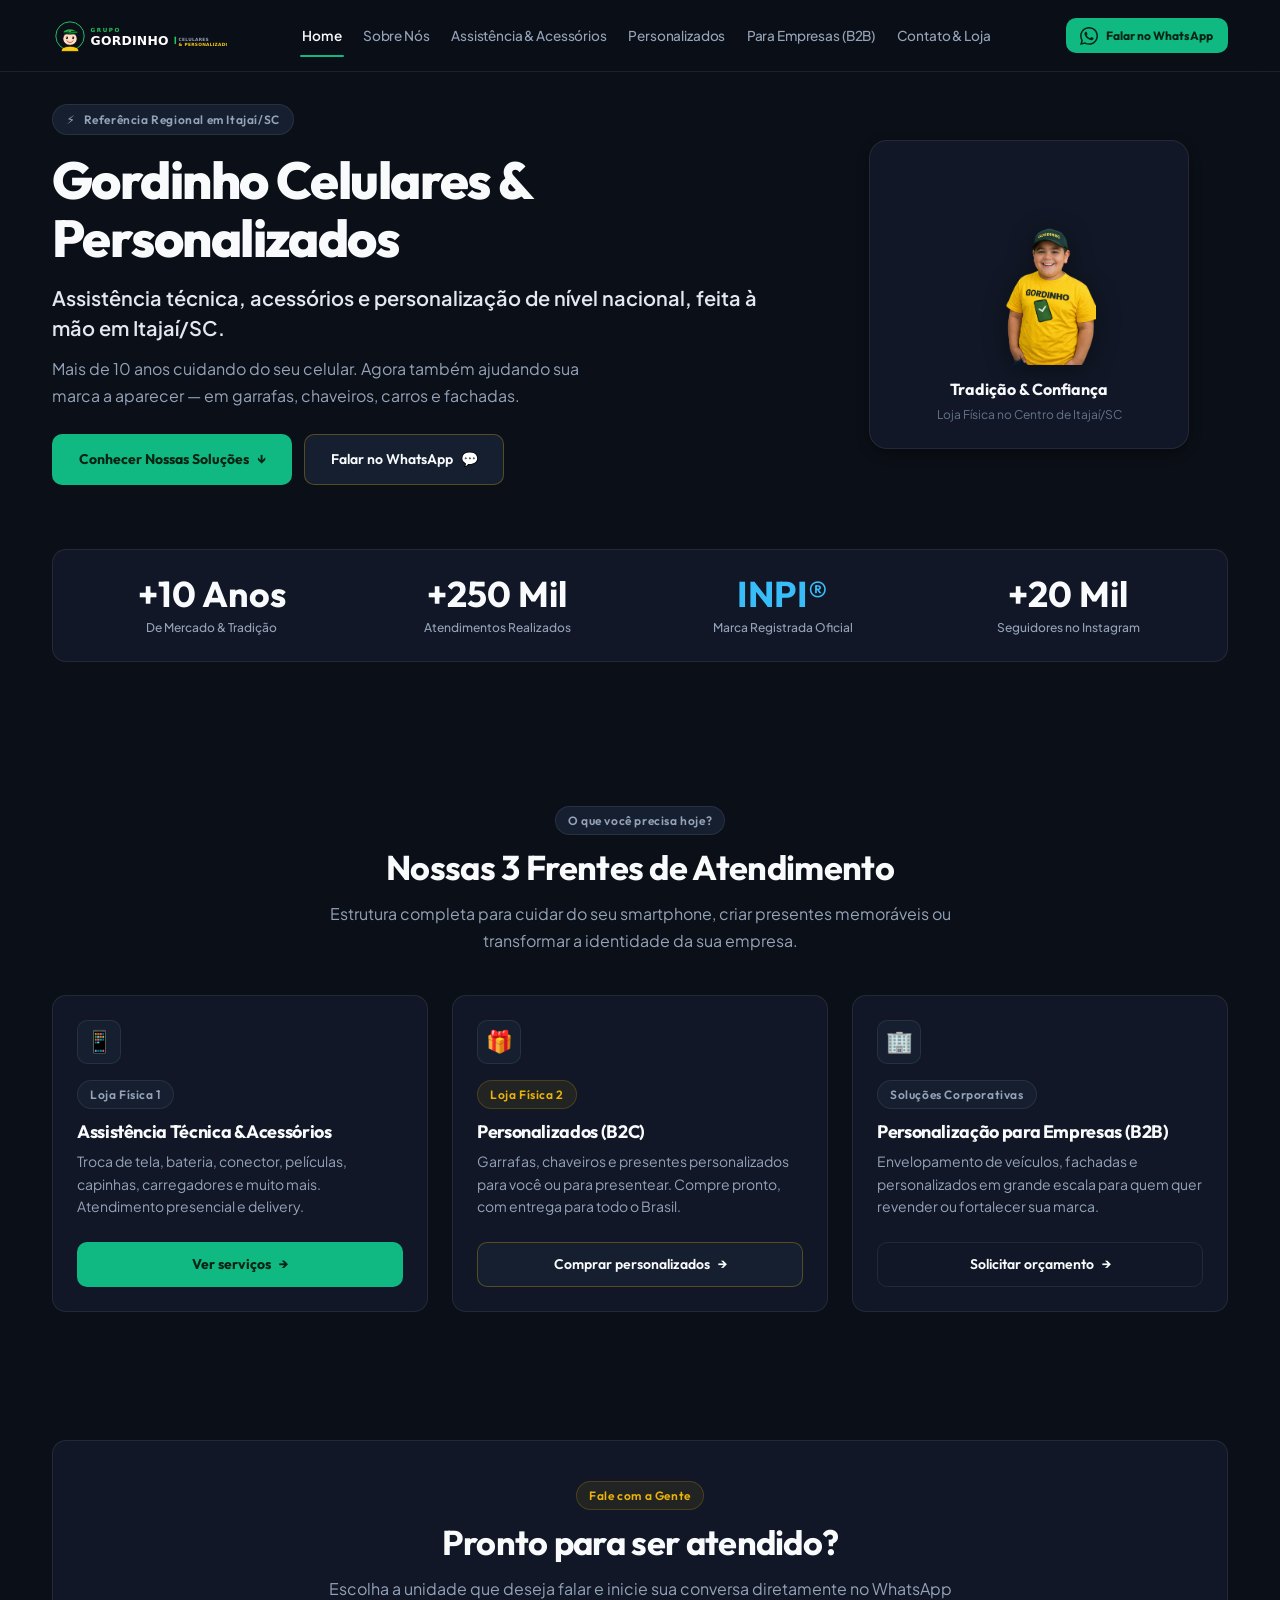
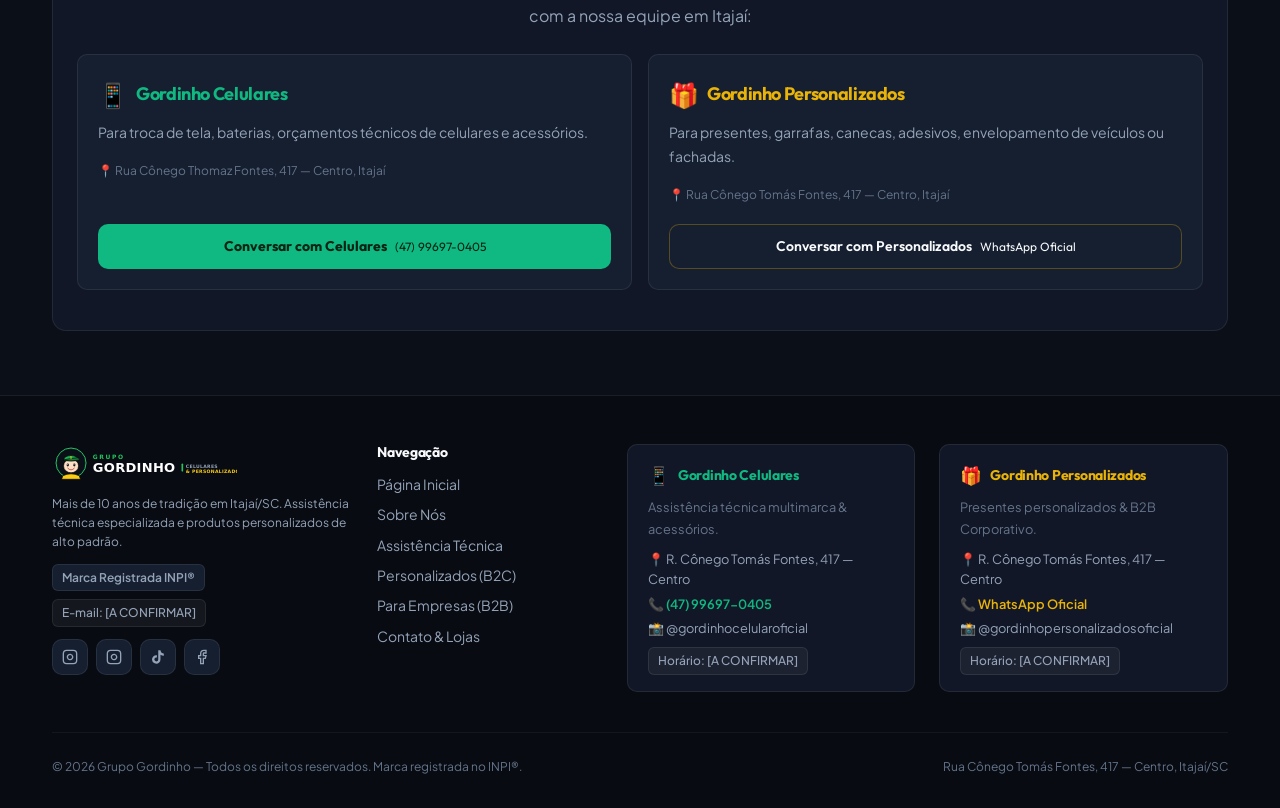
==== index.html @ b637ec3a "feat: site institucional completo do Grupo Gordinho (Celulares & Personalizados)" ====
<!DOCTYPE html>
<html lang="pt-BR">
<head>
  <meta charset="UTF-8">
  <meta name="viewport" content="width=device-width, initial-scale=1.0">
  <title>Gordinho Celulares &amp; Personalizados | Itajaí/SC</title>
  <meta name="description" content="Assistência técnica, acessórios e personalização de nível nacional, feita à mão em Itajaí/SC. +10 anos de mercado e +250 mil atendimentos.">
  <link rel="icon" type="image/png" href="assets/images/mascot.png">
  <link rel="icon" type="image/svg+xml" href="assets/images/mascot.svg">
  
  <!-- CSS Design System -->
  <link rel="stylesheet" href="css/variables.css">
  <link rel="stylesheet" href="css/global.css">
  <link rel="stylesheet" href="css/components.css">
  <link rel="stylesheet" href="css/pages.css">

  <!-- Schema.org JSON-LD para as 2 Lojas Físicas em Itajaí -->
  <script type="application/ld+json">
  {
    "@context": "https://schema.org",
    "@graph": [
      {
        "@type": "LocalBusiness",
        "@id": "https://grupogordinho.com.br/#celulares",
        "name": "Gordinho Celulares",
        "description": "Assistência técnica especializada em smartphones e tablets, troca de tela, baterias e venda de acessórios.",
        "telephone": "+5547996970405",
        "address": {
          "@type": "PostalAddress",
          "streetAddress": "Rua Cônego Thomaz Fontes, 417",
          "addressLocality": "Itajaí",
          "addressRegion": "SC",
          "postalCode": "88301-100",
          "addressCountry": "BR"
        },
        "geo": {
          "@type": "GeoCoordinates",
          "latitude": -26.9079,
          "longitude": -48.6619
        },
        "sameAs": [
          "https://www.instagram.com/gordinhocelularoficial/"
        ]
      },
      {
        "@type": "LocalBusiness",
        "@id": "https://grupogordinho.com.br/#personalizados",
        "name": "Gordinho Personalizados",
        "description": "Venda de produtos personalizados (garrafas, canecas, adesivos) e personalização para empresas (envelopamento, fachadas).",
        "address": {
          "@type": "PostalAddress",
          "streetAddress": "Rua Cônego Tomás Fontes, 417",
          "addressLocality": "Itajaí",
          "addressRegion": "SC",
          "postalCode": "88301-100",
          "addressCountry": "BR"
        },
        "sameAs": [
          "https://www.instagram.com/gordinhopersonalizadosoficial/"
        ]
      }
    ]
  }
  </script>
</head>
<body>

  <!-- =========================================================================
       HEADER / NAVBAR
       ========================================================================= -->
  <header class="site-header">
    <div class="container header-container">
      <!-- Brand Logo -->
      <a href="index.html" class="brand-logo" aria-label="Página inicial Grupo Gordinho">
        <img src="assets/images/logo.svg" alt="Grupo Gordinho - Celulares &amp; Personalizados" class="brand-logo-img">
      </a>

      <!-- Desktop Navigation (6 páginas/seções) -->
      <nav class="desktop-nav" aria-label="Navegação Principal">
        <a href="index.html" class="nav-link active">Home</a>
        <a href="sobre.html" class="nav-link">Sobre Nós</a>
        <a href="assistencia.html" class="nav-link">Assistência &amp; Acessórios</a>
        <a href="personalizados.html" class="nav-link">Personalizados</a>
        <a href="empresas.html" class="nav-link">Para Empresas (B2B)</a>
        <a href="contato.html" class="nav-link">Contato &amp; Loja</a>
      </nav>

      <!-- Header Actions -->
      <div class="header-actions">
        <button type="button" class="btn btn-whatsapp btn-sm" data-open-whatsapp-modal aria-label="Falar no WhatsApp">
          <svg width="18" height="18" viewBox="0 0 24 24" fill="currentColor"><path d="M.057 24l1.687-6.163c-1.041-1.804-1.588-3.849-1.587-5.946.003-6.556 5.338-11.891 11.893-11.891 3.181.001 6.167 1.24 8.413 3.488 2.245 2.248 3.481 5.236 3.48 8.414-.003 6.557-5.338 11.892-11.893 11.892-1.99-.001-3.951-.5-5.688-1.448l-6.305 1.654zm6.597-3.807c1.676.995 3.276 1.591 5.392 1.592 5.448 0 9.886-4.434 9.889-9.885.002-5.462-4.415-9.89-9.881-9.892-5.452 0-9.887 4.434-9.889 9.884-.001 2.225.651 3.891 1.746 5.634l-.999 3.648 3.742-.981zm11.387-5.464c-.074-.124-.272-.198-.57-.347-.297-.149-1.758-.868-2.031-.967-.272-.099-.47-.149-.669.149-.198.297-.768.967-.941 1.165-.173.198-.347.223-.644.074-.297-.149-1.255-.462-2.39-1.475-.883-.788-1.48-1.761-1.653-2.059-.173-.297-.018-.458.13-.606.134-.133.297-.347.446-.521.151-.172.2-.296.3-.495.099-.198.05-.372-.025-.521-.075-.148-.669-1.611-.916-2.206-.242-.579-.487-.501-.669-.51l-.57-.01c-.198 0-.52.074-.792.372s-1.04 1.016-1.04 2.479 1.065 2.876 1.213 3.074c.149.198 2.095 3.2 5.076 4.487.709.306 1.263.489 1.694.626.712.226 1.36.194 1.872.118.571-.085 1.758-.719 2.006-1.413.248-.695.248-1.29.173-1.414z"/></svg>
          <span>Falar no WhatsApp</span>
        </button>

        <!-- Mobile Hamburguer Toggle -->
        <button type="button" class="mobile-toggle-btn" aria-label="Abrir menu de navegação">
          <span></span>
          <span></span>
          <span></span>
        </button>
      </div>
    </div>
  </header>

  <!-- Mobile Drawer Backdrop -->
  <div class="mobile-drawer-backdrop"></div>

  <!-- Mobile Drawer Menu -->
  <div class="mobile-drawer">
    <div>
      <div style="margin-bottom: var(--space-6); display: flex; align-items: center; justify-content: space-between;">
        <img src="assets/images/logo.svg" alt="Grupo Gordinho" style="height: 38px;">
      </div>
      <nav class="mobile-nav-list">
        <a href="index.html" class="mobile-nav-link active">Home <span>→</span></a>
        <a href="sobre.html" class="mobile-nav-link">Sobre Nós <span>→</span></a>
        <a href="assistencia.html" class="mobile-nav-link">Assistência &amp; Acessórios <span>→</span></a>
        <a href="personalizados.html" class="mobile-nav-link">Personalizados (B2C) <span>→</span></a>
        <a href="empresas.html" class="mobile-nav-link">Para Empresas (B2B) <span>→</span></a>
        <a href="contato.html" class="mobile-nav-link">Contato &amp; Loja <span>→</span></a>
      </nav>
    </div>

    <div style="padding-top: var(--space-6); border-top: 1px solid var(--border-color);">
      <button type="button" class="btn btn-whatsapp" style="width: 100%;" data-open-whatsapp-modal>
        Falar no WhatsApp
      </button>
    </div>
  </div>

  <main style="flex: 1;">

    <!-- =========================================================================
         1. HERO SECTION COM MASCOTE INTEGRADO
         ========================================================================= -->
    <section class="hero-section">
      <div class="container">
        <div class="hero-grid">
          
          <!-- Hero Text Content -->
          <div class="hero-content">
            <div class="hero-tag-badge">
              <span>⚡</span>
              <span>Referência Regional em Itajaí/SC</span>
            </div>

            <h1 class="hero-title">
              Gordinho Celulares &amp; Personalizados
            </h1>

            <p class="hero-subtitle">
              Assistência técnica, acessórios e personalização de nível nacional, feita à mão em Itajaí/SC.
            </p>

            <p class="hero-text">
              Mais de 10 anos cuidando do seu celular. Agora também ajudando sua marca a aparecer — em garrafas, chaveiros, carros e fachadas.
            </p>

            <div class="hero-actions">
              <a href="#frentes" class="btn btn-primary btn-lg">
                <span>Conhecer Nossas Soluções</span>
                <span>↓</span>
              </a>
              <button type="button" class="btn btn-accent btn-lg" data-open-whatsapp-modal>
                <span>Falar no WhatsApp</span>
                <span>💬</span>
              </button>
            </div>
          </div>

          <!-- Hero Mascot Visual Card -->
          <div class="hero-visual">
            <div class="hero-mascot-card">
              
              <!-- Mascot Photo Real -->
              <div class="mascot-image-wrapper">
                <img src="assets/images/mascot.png" alt="Mascote Oficial Grupo Gordinho - Boné verde e camisa amarela" width="180" height="200" loading="eager">
              </div>

              <div style="font-family: var(--font-heading); font-size: var(--text-base); font-weight: 700; color: var(--text-primary); margin-bottom: 2px;">
                Tradição &amp; Confiança
              </div>
              <div style="font-size: var(--text-xs); color: var(--text-muted);">
                Loja Física no Centro de Itajaí/SC
              </div>

            </div>
          </div>

        </div>
      </div>
    </section>

    <!-- =========================================================================
         2. SEÇÃO DE NÚMEROS / PROVA SOCIAL
         ========================================================================= -->
    <section class="container" style="margin-bottom: var(--space-20);">
      <div class="proof-strip">
        <div class="proof-grid">
          
          <!-- Stat 1 -->
          <div class="proof-item">
            <div class="proof-number text-gradient-green">+10 Anos</div>
            <div class="proof-label">De Mercado &amp; Tradição</div>
          </div>

          <!-- Stat 2 -->
          <div class="proof-item">
            <div class="proof-number text-gradient-yellow">+250 Mil</div>
            <div class="proof-label">Atendimentos Realizados</div>
          </div>

          <!-- Stat 3 -->
          <div class="proof-item">
            <div class="proof-number" style="color: #38BDF8;">INPI®</div>
            <div class="proof-label">Marca Registrada Oficial</div>
          </div>

          <!-- Stat 4 -->
          <div class="proof-item">
            <div class="proof-number text-gradient-green">+20 Mil</div>
            <div class="proof-label">Seguidores no Instagram</div>
          </div>

        </div>
      </div>
    </section>

    <!-- =========================================================================
         3. OS 3 BLOCOS DE ENTRADA DO NEGÓCIO
         ========================================================================= -->
    <section id="frentes" class="section">
      <div class="container">
        
        <div class="section-header">
          <div class="section-tag">O que você precisa hoje?</div>
          <h2 class="section-title">Nossas 3 Frentes de Atendimento</h2>
          <p class="section-subtitle">
            Estrutura completa para cuidar do seu smartphone, criar presentes memoráveis ou transformar a identidade da sua empresa.
          </p>
        </div>

        <div class="entrance-cards-grid">
          
          <!-- Bloco 1: Assistência Técnica & Acessórios -->
          <div class="entrance-card entrance-card-celulares">
            <div class="entrance-card-body">
              <div class="card-icon-wrapper card-icon-green">📱</div>
              <div class="section-tag" style="margin-bottom: var(--space-3);">Loja Física 1</div>
              <h3 class="entrance-card-title">
                Assistência Técnica &amp; Acessórios
              </h3>
              <p class="entrance-card-text">
                Troca de tela, bateria, conector, películas, capinhas, carregadores e muito mais. Atendimento presencial e delivery.
              </p>
            </div>
            <div>
              <a href="assistencia.html" class="btn btn-primary" style="width: 100%;">
                <span>Ver serviços</span>
                <span>→</span>
              </a>
            </div>
          </div>

          <!-- Bloco 2: Personalizados B2C -->
          <div class="entrance-card entrance-card-personalizados">
            <div class="entrance-card-body">
              <div class="card-icon-wrapper card-icon-yellow">🎁</div>
              <div class="section-tag tag-yellow" style="margin-bottom: var(--space-3);">Loja Física 2</div>
              <h3 class="entrance-card-title">
                Personalizados (B2C)
              </h3>
              <p class="entrance-card-text">
                Garrafas, chaveiros e presentes personalizados para você ou para presentear. Compre pronto, com entrega para todo o Brasil.
              </p>
            </div>
            <div>
              <a href="personalizados.html" class="btn btn-accent" style="width: 100%;">
                <span>Comprar personalizados</span>
                <span>→</span>
              </a>
            </div>
          </div>

          <!-- Bloco 3: Personalização B2B -->
          <div class="entrance-card entrance-card-b2b">
            <div class="entrance-card-body">
              <div class="card-icon-wrapper card-icon-blue">🏢</div>
              <div class="section-tag tag-neutral" style="margin-bottom: var(--space-3);">Soluções Corporativas</div>
              <h3 class="entrance-card-title">
                Personalização para Empresas (B2B)
              </h3>
              <p class="entrance-card-text">
                Envelopamento de veículos, fachadas e personalizados em grande escala para quem quer revender ou fortalecer sua marca.
              </p>
            </div>
            <div>
              <a href="empresas.html" class="btn btn-secondary" style="width: 100%;">
                <span>Solicitar orçamento</span>
                <span>→</span>
              </a>
            </div>
          </div>

        </div>

      </div>
    </section>

    <!-- =========================================================================
         4. SEÇÃO FINAL DE CTA DUPLO (WHATSAPPS DAS DUAS LOJAS)
         ========================================================================= -->
    <section class="section">
      <div class="container">
        <div class="dual-cta-section">
          
          <div style="text-align: center; max-width: 650px; margin: 0 auto;">
            <div class="section-tag tag-yellow">Fale com a Gente</div>
            <h2 style="margin-bottom: var(--space-3);">Pronto para ser atendido?</h2>
            <p style="font-size: var(--text-base); color: var(--text-secondary);">
              Escolha a unidade que deseja falar e inicie sua conversa diretamente no WhatsApp com a nossa equipe em Itajaí:
            </p>
          </div>

          <div class="dual-cta-grid">
            
            <!-- Loja Celulares -->
            <div class="cta-store-card border-green">
              <div>
                <div style="display: flex; align-items: center; gap: var(--space-2); margin-bottom: var(--space-2);">
                  <span style="font-size: 1.5rem;">📱</span>
                  <h3 style="font-size: var(--text-lg); color: var(--color-primary);">Gordinho Celulares</h3>
                </div>
                <p style="font-size: var(--text-sm); margin-bottom: var(--space-4);">
                  Para troca de tela, baterias, orçamentos técnicos de celulares e acessórios.
                </p>
                <div style="font-size: var(--text-xs); color: var(--text-muted); margin-bottom: var(--space-5);">
                  📍 Rua Cônego Thomaz Fontes, 417 — Centro, Itajaí
                </div>
              </div>
              <a href="https://wa.me/5547996970405?text=Ol%C3%A1%21%20Gostaria%20de%20um%20or%C3%A7amento%20no%20Gordinho%20Celulares." target="_blank" rel="noopener noreferrer" class="btn btn-whatsapp" style="width: 100%;">
                <span>Conversar com Celulares</span>
                <span style="font-weight: normal; font-size: var(--text-xs);">(47) 99697-0405</span>
              </a>
            </div>

            <!-- Loja Personalizados -->
            <div class="cta-store-card border-yellow">
              <div>
                <div style="display: flex; align-items: center; gap: var(--space-2); margin-bottom: var(--space-2);">
                  <span style="font-size: 1.5rem;">🎁</span>
                  <h3 style="font-size: var(--text-lg); color: var(--color-accent);">Gordinho Personalizados</h3>
                </div>
                <p style="font-size: var(--text-sm); margin-bottom: var(--space-4);">
                  Para presentes, garrafas, canecas, adesivos, envelopamento de veículos ou fachadas.
                </p>
                <div style="font-size: var(--text-xs); color: var(--text-muted); margin-bottom: var(--space-5);">
                  📍 Rua Cônego Tomás Fontes, 417 — Centro, Itajaí
                </div>
              </div>
              <a href="https://wa.me/message/Y65VYC3IEKBXA1" target="_blank" rel="noopener noreferrer" class="btn btn-accent" style="width: 100%;">
                <span>Conversar com Personalizados</span>
                <span style="font-weight: normal; font-size: var(--text-xs);">WhatsApp Oficial</span>
              </a>
            </div>

          </div>

        </div>
      </div>
    </section>

  </main>

  <!-- =========================================================================
       MODAL: SELETOR DE WHATSAPP
       ========================================================================= -->
  <div class="whatsapp-modal-backdrop" id="whatsappModal" role="dialog" aria-modal="true" aria-labelledby="modalTitle">
    <div class="whatsapp-modal">
      <button type="button" class="modal-close-btn" data-close-whatsapp-modal aria-label="Fechar modal">✕</button>
      
      <div style="display: flex; align-items: center; gap: var(--space-3); margin-bottom: var(--space-4);">
        <div style="width: 44px; height: 44px; background: rgba(16, 185, 129, 0.15); border-radius: var(--radius-md); display: flex; align-items: center; justify-content: center; color: var(--color-primary);">
          <svg width="24" height="24" viewBox="0 0 24 24" fill="currentColor"><path d="M.057 24l1.687-6.163c-1.041-1.804-1.588-3.849-1.587-5.946.003-6.556 5.338-11.891 11.893-11.891 3.181.001 6.167 1.24 8.413 3.488 2.245 2.248 3.481 5.236 3.48 8.414-.003 6.557-5.338 11.892-11.893 11.892-1.99-.001-3.951-.5-5.688-1.448l-6.305 1.654zm6.597-3.807c1.676.995 3.276 1.591 5.392 1.592 5.448 0 9.886-4.434 9.889-9.885.002-5.462-4.415-9.89-9.881-9.892-5.452 0-9.887 4.434-9.889 9.884-.001 2.225.651 3.891 1.746 5.634l-.999 3.648 3.742-.981zm11.387-5.464c-.074-.124-.272-.198-.57-.347-.297-.149-1.758-.868-2.031-.967-.272-.099-.47-.149-.669.149-.198.297-.768.967-.941 1.165-.173.198-.347.223-.644.074-.297-.149-1.255-.462-2.39-1.475-.883-.788-1.48-1.761-1.653-2.059-.173-.297-.018-.458.13-.606.134-.133.297-.347.446-.521.151-.172.2-.296.3-.495.099-.198.05-.372-.025-.521-.075-.148-.669-1.611-.916-2.206-.242-.579-.487-.501-.669-.51l-.57-.01c-.198 0-.52.074-.792.372s-1.04 1.016-1.04 2.479 1.065 2.876 1.213 3.074c.149.198 2.095 3.2 5.076 4.487.709.306 1.263.489 1.694.626.712.226 1.36.194 1.872.118.571-.085 1.758-.719 2.006-1.413.248-.695.248-1.29.173-1.414z"/></svg>
        </div>
        <div>
          <h3 id="modalTitle" style="font-size: var(--text-lg); margin-bottom: 2px;">Falar com o Grupo Gordinho</h3>
          <p style="font-size: var(--text-xs); color: var(--text-secondary);">Escolha o setor que deseja contatar no WhatsApp:</p>
        </div>
      </div>

      <!-- Opção 1: Celulares -->
      <a href="https://wa.me/5547996970405?text=Ol%C3%A1%21%20Gostaria%20de%20um%20or%C3%A7amento%20no%20Gordinho%20Celulares." target="_blank" rel="noopener noreferrer" class="store-choice-card">
        <div style="font-size: 1.5rem; color: var(--color-primary);">📱</div>
        <div style="flex: 1;">
          <div style="font-weight: 700; color: var(--text-primary); font-size: var(--text-sm);">Gordinho Celulares</div>
          <div style="font-size: var(--text-xs); color: var(--text-secondary);">Assistência técnica, telas, baterias e acessórios</div>
          <div style="font-size: var(--text-xs); color: var(--color-primary); margin-top: 2px; font-weight: 600;">(47) 99697-0405 • R. Cônego Tomás Fontes, 417</div>
        </div>
        <span style="color: var(--color-primary); font-weight: 700;">→</span>
      </a>

      <!-- Opção 2: Personalizados (B2C & B2B) -->
      <a href="https://wa.me/message/Y65VYC3IEKBXA1" target="_blank" rel="noopener noreferrer" class="store-choice-card">
        <div style="font-size: 1.5rem; color: var(--color-accent);">🎁</div>
        <div style="flex: 1;">
          <div style="font-weight: 700; color: var(--text-primary); font-size: var(--text-sm);">Gordinho Personalizados</div>
          <div style="font-size: var(--text-xs); color: var(--text-secondary);">Garrafas, canecas, brindes, frotas e fachadas</div>
          <div style="font-size: var(--text-xs); color: var(--color-accent); margin-top: 2px; font-weight: 600;">WhatsApp Oficial • R. Cônego Tomás Fontes, 417</div>
        </div>
        <span style="color: var(--color-accent); font-weight: 700;">→</span>
      </a>
    </div>
  </div>

  <!-- =========================================================================
       FOOTER (Duas Lojas Físicas Separadas + Redes do Grupo)
       ========================================================================= -->
  <footer class="site-footer">
    <div class="container">
      
      <!-- 4 Colunas Balanceadas -->
      <div class="footer-grid">
        
        <!-- Coluna 1: Informações da Marca -->
        <div>
          <img src="assets/images/logo.svg" alt="Grupo Gordinho" style="height: 38px; margin-bottom: var(--space-3);">
          <p style="font-size: var(--text-xs); line-height: 1.6; margin-bottom: var(--space-3); color: var(--text-secondary);">
            Mais de 10 anos de tradição em Itajaí/SC. Assistência técnica especializada e produtos personalizados de alto padrão.
          </p>
          <div style="display: flex; gap: var(--space-2); align-items: center; flex-wrap: wrap; margin-bottom: var(--space-3);">
            <span class="badge-inpi">Marca Registrada INPI®</span>
            <span class="badge-confirm">E-mail: [A CONFIRMAR]</span>
          </div>

          <!-- Redes Sociais do Grupo -->
          <div class="social-links-row" style="margin-top: var(--space-2);">
            <a href="https://www.instagram.com/gordinhocelularoficial/" target="_blank" rel="noopener noreferrer" class="social-btn" title="Instagram Celulares">
              <svg width="16" height="16" viewBox="0 0 24 24" fill="none" stroke="currentColor" stroke-width="2"><rect width="20" height="20" x="2" y="2" rx="5" ry="5"/><path d="M16 11.37A4 4 0 1 1 12.63 8 4 4 0 0 1 16 11.37z"/><line x1="17.5" x2="17.51" y1="6.5" y2="6.5"/></svg>
            </a>
            <a href="https://www.instagram.com/gordinhopersonalizadosoficial/" target="_blank" rel="noopener noreferrer" class="social-btn" title="Instagram Personalizados">
              <svg width="16" height="16" viewBox="0 0 24 24" fill="none" stroke="currentColor" stroke-width="2"><rect width="20" height="20" x="2" y="2" rx="5" ry="5"/><path d="M16 11.37A4 4 0 1 1 12.63 8 4 4 0 0 1 16 11.37z"/><line x1="17.5" x2="17.51" y1="6.5" y2="6.5"/></svg>
            </a>
            <a href="https://www.tiktok.com/@ogordinhocelular" target="_blank" rel="noopener noreferrer" class="social-btn" title="TikTok @ogordinhocelular">
              <svg width="16" height="16" viewBox="0 0 24 24" fill="currentColor"><path d="M19.59 6.69a4.83 4.83 0 0 1-3.77-4.25V2h-3.45v13.67a2.89 2.89 0 0 1-5.2 1.74 2.89 2.89 0 0 1 2.31-4.64c.298-.002.595.042.88.13V9.4a6.33 6.33 0 0 0-.88-.06A6.34 6.34 0 0 0 3 15.68a6.34 6.34 0 0 0 10.82 4.49 6.27 6.27 0 0 0 1.86-4.5V8.55a8.28 8.28 0 0 0 5.07 1.74v-3.6z"/></svg>
            </a>
            <a href="https://www.facebook.com/gordinhocelularoficial" target="_blank" rel="noopener noreferrer" class="social-btn" title="Facebook">
              <svg width="16" height="16" viewBox="0 0 24 24" fill="none" stroke="currentColor" stroke-width="2"><path d="M18 2h-3a5 5 0 0 0-5 5v3H7v4h3v8h4v-8h3l1-4h-4V7a1 1 0 0 1 1-1h3z"/></svg>
            </a>
          </div>
        </div>

        <!-- Coluna 2: Navegação Rápida -->
        <div>
          <h4 style="font-size: var(--text-sm); font-weight: 700; margin-bottom: var(--space-3); color: var(--text-primary);">Navegação</h4>
          <nav class="footer-links-list">
            <a href="index.html" class="footer-link">Página Inicial</a>
            <a href="sobre.html" class="footer-link">Sobre Nós</a>
            <a href="assistencia.html" class="footer-link">Assistência Técnica</a>
            <a href="personalizados.html" class="footer-link">Personalizados (B2C)</a>
            <a href="empresas.html" class="footer-link">Para Empresas (B2B)</a>
            <a href="contato.html" class="footer-link">Contato &amp; Lojas</a>
          </nav>
        </div>

        <!-- Coluna 3: Loja Celulares -->
        <div class="footer-store-box">
          <div style="display: flex; align-items: center; gap: var(--space-2); margin-bottom: var(--space-2);">
            <span style="font-size: 1.1rem;">📱</span>
            <h4 style="font-size: var(--text-sm); font-weight: 700; color: var(--color-primary);">Gordinho Celulares</h4>
          </div>
          <p style="font-size: 0.8rem; color: var(--text-muted); margin-bottom: var(--space-2);">
            Assistência técnica multimarca &amp; acessórios.
          </p>
          <div style="font-size: 0.8rem; margin-bottom: 4px; color: var(--text-secondary);">
            📍 R. Cônego Tomás Fontes, 417 — Centro
          </div>
          <div style="font-size: 0.8rem; margin-bottom: 4px;">
            📞 <a href="https://wa.me/5547996970405" style="color: var(--color-primary); font-weight: 600;">(47) 99697-0405</a>
          </div>
          <div style="font-size: 0.8rem; margin-bottom: var(--space-2);">
            📸 <a href="https://www.instagram.com/gordinhocelularoficial/" target="_blank" rel="noopener noreferrer" style="color: var(--text-secondary);">@gordinhocelularoficial</a>
          </div>
          <div>
            <span class="badge-confirm">Horário: [A CONFIRMAR]</span>
          </div>
        </div>

        <!-- Coluna 4: Loja Personalizados -->
        <div class="footer-store-box">
          <div style="display: flex; align-items: center; gap: var(--space-2); margin-bottom: var(--space-2);">
            <span style="font-size: 1.1rem;">🎁</span>
            <h4 style="font-size: var(--text-sm); font-weight: 700; color: var(--color-accent);">Gordinho Personalizados</h4>
          </div>
          <p style="font-size: 0.8rem; color: var(--text-muted); margin-bottom: var(--space-2);">
            Presentes personalizados &amp; B2B Corporativo.
          </p>
          <div style="font-size: 0.8rem; margin-bottom: 4px; color: var(--text-secondary);">
            📍 R. Cônego Tomás Fontes, 417 — Centro
          </div>
          <div style="font-size: 0.8rem; margin-bottom: 4px;">
            📞 <a href="https://wa.me/message/Y65VYC3IEKBXA1" target="_blank" rel="noopener noreferrer" style="color: var(--color-accent); font-weight: 600;">WhatsApp Oficial</a>
          </div>
          <div style="font-size: 0.8rem; margin-bottom: var(--space-2);">
            📸 <a href="https://www.instagram.com/gordinhopersonalizadosoficial/" target="_blank" rel="noopener noreferrer" style="color: var(--text-secondary);">@gordinhopersonalizadosoficial</a>
          </div>
          <div>
            <span class="badge-confirm">Horário: [A CONFIRMAR]</span>
          </div>
        </div>

      </div>

      <!-- Footer Bottom -->
      <div class="footer-bottom">
        <div>
          &copy; 2026 Grupo Gordinho — Todos os direitos reservados. Marca registrada no INPI®.
        </div>
        <div style="display: flex; gap: var(--space-4);">
          <span style="color: var(--text-muted);">Rua Cônego Tomás Fontes, 417 — Centro, Itajaí/SC</span>
        </div>
      </div>

    </div>
  </footer>

  <!-- Scripts -->
  <script src="js/whatsapp.js"></script>
  <script src="js/main.js"></script>
</body>
</html>
---- css/variables.css ----
/**
 * DESIGN TOKENS — GRUPO GORDINHO (MINIMALISTA & SOFISTICADO)
 * Paleta refinada: Verde Esmeralda/Floresta discreto, Grafite profundo, Cinzas neutros elegantes, toques sutis de âmbar
 */

:root {
  /* Brand Accent — Verde Esmeralda Discreto (Uso consciente de 10%) */
  --color-primary: #10B981;            /* Esmeralda moderno e suave */
  --color-primary-hover: #059669;      /* Esmeralda mais escuro */
  --color-primary-dark: #047857;
  --color-primary-subtle: rgba(16, 185, 129, 0.08);
  --color-primary-border: rgba(16, 185, 129, 0.2);

  /* Subtle Warm Accent (Mascote & Pequenos destaques) */
  --color-accent: #EAB308;             /* Âmbar neutro */
  --color-accent-hover: #CA8A04;
  --color-accent-subtle: rgba(234, 179, 8, 0.08);

  /* Backgrounds & Superfícies (Grafite / Obsidian Minimalista) */
  --bg-main: #0B0F17;                  /* Fundo neutro e sóbrio */
  --bg-surface: #111726;               /* Superfície limpa dos cards */
  --bg-surface-elevated: #161F30;      /* Superfície elevada */
  --bg-surface-hover: #1C273D;         /* Hover discreto */
  --bg-glass: rgba(11, 15, 23, 0.85);  /* Header com blur limpo */

  /* Neutros de Alta Legibilidade */
  --text-primary: #F8FAFC;             /* Títulos e destaques */
  --text-secondary: #94A3B8;           /* Textos corridos */
  --text-muted: #64748B;               /* Metadados e legendas */
  --border-color: rgba(255, 255, 255, 0.08); /* Linhas finas minimalistas */
  --border-subtle: rgba(255, 255, 255, 0.05);

  /* Semantic / WhatsApp */
  --color-whatsapp: #10B981;           /* Verde harmonizado com a paleta */
  --color-whatsapp-hover: #059669;
  --color-pending: #94A3B8;
  --color-pending-bg: rgba(255, 255, 255, 0.05);

  /* Typography */
  --font-heading: 'Outfit', 'Plus Jakarta Sans', system-ui, -apple-system, sans-serif;
  --font-body: 'Plus Jakarta Sans', system-ui, -apple-system, sans-serif;

  /* Font Sizes */
  --text-xs: 0.75rem;     /* 12px */
  --text-sm: 0.875rem;    /* 14px */
  --text-base: 1rem;      /* 16px */
  --text-lg: 1.125rem;    /* 18px */
  --text-xl: 1.25rem;     /* 20px */
  --text-2xl: 1.5rem;     /* 24px */
  --text-3xl: 1.875rem;   /* 30px */
  --text-4xl: 2.25rem;    /* 36px */
  --text-5xl: 3rem;       /* 48px */

  /* Spacing */
  --space-1: 0.25rem;
  --space-2: 0.5rem;
  --space-3: 0.75rem;
  --space-4: 1rem;
  --space-5: 1.25rem;
  --space-6: 1.5rem;
  --space-8: 2rem;
  --space-10: 2.5rem;
  --space-12: 3rem;
  --space-16: 4rem;
  --space-20: 5rem;

  /* Layout */
  --container-max: 1240px;
  --container-padding: clamp(1rem, 2.5vw, 2rem);
  --header-height: 72px;

  /* Border Radius (Mais contido e elegante) */
  --radius-sm: 6px;
  --radius-md: 10px;
  --radius-lg: 14px;
  --radius-xl: 18px;
  --radius-full: 9999px;

  /* Shadows (Sutis e suaves, sem brilhos neon) */
  --shadow-sm: 0 1px 2px 0 rgba(0, 0, 0, 0.3);
  --shadow-md: 0 4px 12px rgba(0, 0, 0, 0.35);
  --shadow-lg: 0 12px 24px -4px rgba(0, 0, 0, 0.4);

  /* Transitions */
  --transition-fast: 150ms ease;
  --transition-base: 220ms ease;
  --transition-smooth: 350ms cubic-bezier(0.16, 1, 0.3, 1);
}
---- css/global.css ----
@import url('https://fonts.googleapis.com/css2?family=Outfit:wght@500;600;700;800&family=Plus+Jakarta+Sans:wght@400;500;600;700&display=swap');
@import url('./variables.css');

/* ==========================================================================
   RESET & BASE STYLES (MINIMALISTA)
   ========================================================================== */
*, *::before, *::after {
  box-sizing: border-box;
  margin: 0;
  padding: 0;
}

html {
  font-size: 16px;
  scroll-behavior: smooth;
  scroll-padding-top: calc(var(--header-height) + 1.5rem);
  -webkit-text-size-adjust: 100%;
}

body {
  font-family: var(--font-body);
  background-color: var(--bg-main);
  color: var(--text-primary);
  line-height: 1.6;
  min-height: 100vh;
  display: flex;
  flex-direction: column;
  overflow-x: hidden;
  -webkit-font-smoothing: antialiased;
  -moz-osx-font-smoothing: grayscale;
}

img, svg, picture {
  display: block;
  max-width: 100%;
  height: auto;
}

a {
  color: inherit;
  text-decoration: none;
  transition: color var(--transition-fast);
}

button, input, textarea, select {
  font: inherit;
  color: inherit;
}

ul, ol {
  list-style: none;
}

/* ==========================================================================
   TYPOGRAPHY
   ========================================================================== */
h1, h2, h3, h4, h5, h6 {
  font-family: var(--font-heading);
  font-weight: 700;
  line-height: 1.2;
  color: var(--text-primary);
  letter-spacing: -0.02em;
}

h1 { font-size: clamp(2rem, 4vw, 3rem); font-weight: 800; }
h2 { font-size: clamp(1.5rem, 3vw, 2.15rem); }
h3 { font-size: clamp(1.15rem, 2vw, 1.45rem); }
h4 { font-size: var(--text-base); }

p {
  color: var(--text-secondary);
  font-size: var(--text-base);
  line-height: 1.7;
}

p.lead {
  font-size: var(--text-lg);
  line-height: 1.75;
  color: #CBD5E1;
}

.text-highlight {
  color: var(--color-primary);
}

.text-muted {
  color: var(--text-muted);
}

/* ==========================================================================
   LAYOUT CONTAINERS & SECTIONS
   ========================================================================== */
.container {
  width: 100%;
  max-width: var(--container-max);
  margin-left: auto;
  margin-right: auto;
  padding-left: var(--container-padding);
  padding-right: var(--container-padding);
}

.section {
  padding-top: var(--space-16);
  padding-bottom: var(--space-16);
  position: relative;
}

.section-sm {
  padding-top: var(--space-10);
  padding-bottom: var(--space-10);
}

.section-header {
  text-align: center;
  max-width: 680px;
  margin: 0 auto var(--space-10) auto;
}

.section-tag {
  display: inline-flex;
  align-items: center;
  gap: var(--space-2);
  font-family: var(--font-heading);
  font-size: var(--text-xs);
  font-weight: 600;
  letter-spacing: 0.05em;
  padding: 0.25rem 0.75rem;
  border-radius: var(--radius-full);
  background: var(--bg-surface-elevated);
  color: var(--text-secondary);
  border: 1px solid var(--border-color);
  margin-bottom: var(--space-3);
}

.section-tag.tag-green {
  background: var(--color-primary-subtle);
  color: var(--color-primary);
  border-color: var(--color-primary-border);
}

.section-tag.tag-yellow {
  background: var(--color-accent-subtle);
  color: var(--color-accent);
  border-color: rgba(234, 179, 8, 0.2);
}

.section-tag.tag-neutral {
  background: var(--bg-surface-elevated);
  color: var(--text-secondary);
  border-color: var(--border-color);
}

.section-title {
  margin-bottom: var(--space-3);
}

.section-subtitle {
  font-size: var(--text-base);
  color: var(--text-secondary);
}

/* ==========================================================================
   GRID UTILITIES
   ========================================================================== */
.grid {
  display: grid;
  gap: var(--space-5);
}

.grid-cols-1 { grid-template-columns: repeat(1, minmax(0, 1fr)); }
.grid-cols-2 { grid-template-columns: repeat(1, minmax(0, 1fr)); }
.grid-cols-3 { grid-template-columns: repeat(1, minmax(0, 1fr)); }
.grid-cols-4 { grid-template-columns: repeat(1, minmax(0, 1fr)); }

@media (min-width: 640px) {
  .grid-cols-2 { grid-template-columns: repeat(2, minmax(0, 1fr)); }
  .grid-cols-4 { grid-template-columns: repeat(2, minmax(0, 1fr)); }
}

@media (min-width: 992px) {
  .grid-cols-3 { grid-template-columns: repeat(3, minmax(0, 1fr)); }
  .grid-cols-4 { grid-template-columns: repeat(4, minmax(0, 1fr)); }
}

.flex { display: flex; }
.flex-col { flex-direction: column; }
.items-center { align-items: center; }
.justify-between { justify-content: space-between; }
.justify-center { justify-content: center; }
.gap-2 { gap: var(--space-2); }
.gap-4 { gap: var(--space-4); }
.gap-6 { gap: var(--space-6); }
.gap-8 { gap: var(--space-8); }

/* ==========================================================================
   BADGES (MINIMALISTAS)
   ========================================================================== */
.badge-confirm {
  display: inline-flex;
  align-items: center;
  gap: 0.35rem;
  padding: 0.2rem 0.55rem;
  font-size: 0.75rem;
  font-weight: 500;
  border-radius: var(--radius-sm);
  background: var(--color-pending-bg);
  color: var(--color-pending);
  border: 1px solid var(--border-color);
}

.badge-inpi {
  display: inline-flex;
  align-items: center;
  gap: 0.35rem;
  padding: 0.2rem 0.55rem;
  font-size: 0.75rem;
  font-weight: 600;
  border-radius: var(--radius-sm);
  background: var(--bg-surface-elevated);
  color: var(--text-secondary);
  border: 1px solid var(--border-color);
}

/* ==========================================================================
   ACESSIBILIDADE & FOCO VISÍVEL
   ========================================================================== */
a:focus-visible,
button:focus-visible,
input:focus-visible,
select:focus-visible,
textarea:focus-visible {
  outline: 2px solid var(--color-primary);
  outline-offset: 2px;
}

@media (max-width: 640px) {
  button, .btn, a.btn, .social-btn, .mobile-toggle-btn {
    min-height: 44px;
  }
}
---- css/components.css ----
/* ==========================================================================
   COMPONENTS — GRUPO GORDINHO (MINIMALISTA & SOFISTICADO)
   ========================================================================== */

/* --------------------------------------------------------------------------
   1. HEADER & NAVBAR
   -------------------------------------------------------------------------- */
.site-header {
  position: fixed;
  top: 0;
  left: 0;
  right: 0;
  height: var(--header-height);
  background: var(--bg-glass);
  backdrop-filter: blur(12px);
  -webkit-backdrop-filter: blur(12px);
  border-bottom: 1px solid var(--border-color);
  z-index: 1000;
  transition: height var(--transition-base), background var(--transition-base);
}

.site-header.scrolled {
  height: 68px;
  background: rgba(11, 15, 23, 0.95);
  border-bottom-color: rgba(255, 255, 255, 0.12);
  box-shadow: 0 4px 20px rgba(0, 0, 0, 0.4);
}

.header-container {
  display: flex;
  align-items: center;
  justify-content: space-between;
  gap: var(--space-4);
  height: 100%;
}

.brand-logo {
  display: flex;
  align-items: center;
  gap: var(--space-2);
  text-decoration: none;
  flex-shrink: 0;
  z-index: 1001;
}

.brand-logo-img {
  height: 36px;
  width: auto;
}

/* Desktop Nav (Linha única, organizada e espaçada) */
.desktop-nav {
  display: none;
}

@media (min-width: 1060px) {
  .desktop-nav {
    display: flex;
    align-items: center;
    gap: clamp(0.75rem, 1.3vw, 1.5rem);
    white-space: nowrap;
    flex-shrink: 1;
  }
}

.nav-link {
  font-size: 0.85rem;
  font-weight: 500;
  color: var(--text-secondary);
  padding: 0.4rem 0.15rem;
  position: relative;
  white-space: nowrap;
  letter-spacing: -0.01em;
  transition: color var(--transition-fast);
  display: inline-flex;
  align-items: center;
}

.nav-link:hover {
  color: var(--text-primary);
}

.nav-link.active {
  color: var(--text-primary);
  font-weight: 600;
}

.nav-link.active::after {
  content: '';
  position: absolute;
  bottom: -4px;
  left: 0;
  right: 0;
  height: 2px;
  background: var(--color-primary);
  border-radius: var(--radius-full);
}

/* Header Actions */
.header-actions {
  display: flex;
  align-items: center;
  gap: var(--space-2);
  flex-shrink: 0;
}

/* Mobile Toggle */
.mobile-toggle-btn {
  display: flex;
  flex-direction: column;
  justify-content: center;
  align-items: center;
  gap: 5px;
  width: 40px;
  height: 40px;
  background: var(--bg-surface);
  border: 1px solid var(--border-color);
  border-radius: var(--radius-md);
  cursor: pointer;
  z-index: 1001;
}

@media (min-width: 1060px) {
  .mobile-toggle-btn {
    display: none;
  }
}

.mobile-toggle-btn span {
  display: block;
  width: 20px;
  height: 2px;
  background-color: var(--text-primary);
  transition: all var(--transition-base);
}

.mobile-toggle-btn.open span:nth-child(1) {
  transform: translateY(7px) rotate(45deg);
}
.mobile-toggle-btn.open span:nth-child(2) {
  opacity: 0;
}
.mobile-toggle-btn.open span:nth-child(3) {
  transform: translateY(-7px) rotate(-45deg);
}

/* Mobile Drawer Menu */
.mobile-drawer {
  position: fixed;
  top: 0;
  right: -100%;
  width: 100%;
  max-width: 320px;
  height: 100vh;
  background: var(--bg-surface);
  border-left: 1px solid var(--border-color);
  padding: calc(var(--header-height) + 1rem) var(--space-6) var(--space-8);
  display: flex;
  flex-direction: column;
  justify-content: space-between;
  box-shadow: -10px 0 30px rgba(0, 0, 0, 0.7);
  transition: right var(--transition-smooth);
  z-index: 999;
}

.mobile-drawer.open {
  right: 0;
}

.mobile-nav-list {
  display: flex;
  flex-direction: column;
  gap: var(--space-1);
}

.mobile-nav-link {
  display: flex;
  align-items: center;
  justify-content: space-between;
  padding: var(--space-3) var(--space-4);
  font-size: var(--text-sm);
  font-weight: 600;
  color: var(--text-secondary);
  border-radius: var(--radius-md);
  transition: all var(--transition-fast);
}

.mobile-nav-link:hover,
.mobile-nav-link.active {
  background: var(--bg-surface-elevated);
  color: var(--text-primary);
}

.mobile-drawer-backdrop {
  position: fixed;
  inset: 0;
  background: rgba(0, 0, 0, 0.6);
  backdrop-filter: blur(4px);
  z-index: 998;
  opacity: 0;
  pointer-events: none;
  transition: opacity var(--transition-base);
}

.mobile-drawer-backdrop.open {
  opacity: 1;
  pointer-events: auto;
}

/* --------------------------------------------------------------------------
   2. BUTTONS (MINIMALISTAS & POLIDOS)
   -------------------------------------------------------------------------- */
.btn {
  display: inline-flex;
  align-items: center;
  justify-content: center;
  gap: var(--space-2);
  font-family: var(--font-heading);
  font-size: var(--text-sm);
  font-weight: 600;
  padding: 0.65rem 1.25rem;
  border-radius: var(--radius-md);
  border: 1px solid transparent;
  cursor: pointer;
  text-decoration: none;
  transition: all var(--transition-base);
  white-space: nowrap;
  user-select: none;
}

.btn-sm {
  padding: 0.45rem 0.85rem;
  font-size: var(--text-xs);
}

.btn-lg {
  padding: 0.85rem 1.6rem;
  font-size: var(--text-sm);
  border-radius: var(--radius-md);
}

/* Primary Button (Esmeralda Elegante) */
.btn-primary {
  background: var(--color-primary);
  color: #062314;
  font-weight: 700;
}

.btn-primary:hover {
  background: var(--color-primary-hover);
  transform: translateY(-1px);
}

/* Accent Button (Sóbrio) */
.btn-accent {
  background: var(--bg-surface-elevated);
  color: var(--text-primary);
  border: 1px solid rgba(234, 179, 8, 0.3);
}

.btn-accent:hover {
  background: rgba(234, 179, 8, 0.1);
  border-color: var(--color-accent);
  color: var(--color-accent);
}

/* Secondary Button (Outline Limpo) */
.btn-secondary {
  background: transparent;
  color: var(--text-primary);
  border: 1px solid var(--border-color);
}

.btn-secondary:hover {
  background: var(--bg-surface-elevated);
  border-color: rgba(255, 255, 255, 0.2);
}

/* WhatsApp Button */
.btn-whatsapp {
  background: var(--color-primary);
  color: #062314;
  font-weight: 700;
}

.btn-whatsapp:hover {
  background: var(--color-primary-hover);
  transform: translateY(-1px);
}

/* --------------------------------------------------------------------------
   3. CARDS & SURFACES (MONOCROMÁTICOS & MINIMALISTAS)
   -------------------------------------------------------------------------- */
.card {
  background: var(--bg-surface);
  border: 1px solid var(--border-color);
  border-radius: var(--radius-lg);
  padding: var(--space-6);
  position: relative;
  transition: all var(--transition-base);
}

.card:hover {
  border-color: rgba(255, 255, 255, 0.18);
  background: var(--bg-surface-elevated);
  transform: translateY(-2px);
}

.card-celulares,
.card-personalizados,
.card-b2b {
  border: 1px solid var(--border-color);
}

.card-celulares:hover,
.card-personalizados:hover,
.card-b2b:hover {
  border-color: rgba(255, 255, 255, 0.2);
}

.card-icon-wrapper {
  width: 44px;
  height: 44px;
  border-radius: var(--radius-md);
  display: flex;
  align-items: center;
  justify-content: center;
  font-size: 1.35rem;
  margin-bottom: var(--space-4);
  background: var(--bg-surface-elevated);
  border: 1px solid var(--border-color);
}

.card-icon-green,
.card-icon-yellow,
.card-icon-blue {
  background: var(--bg-surface-elevated);
  color: var(--text-primary);
}

/* --------------------------------------------------------------------------
   4. STATS STRIP
   -------------------------------------------------------------------------- */
.stats-strip {
  background: var(--bg-surface);
  border: 1px solid var(--border-color);
  border-radius: var(--radius-lg);
  padding: var(--space-6);
}

.stat-item {
  text-align: center;
  padding: var(--space-3);
  border-right: 1px solid var(--border-color);
}

.stat-item:last-child {
  border-right: none;
}

@media (max-width: 768px) {
  .stat-item {
    border-right: none;
    border-bottom: 1px solid var(--border-color);
  }
  .stat-item:last-child {
    border-bottom: none;
  }
}

.stat-number {
  font-family: var(--font-heading);
  font-size: clamp(1.75rem, 3vw, 2.25rem);
  font-weight: 700;
  color: var(--text-primary);
  line-height: 1.1;
  margin-bottom: var(--space-1);
}

.stat-label {
  font-size: var(--text-xs);
  color: var(--text-secondary);
  font-weight: 500;
}

/* --------------------------------------------------------------------------
   5. WHATSAPP MODAL
   -------------------------------------------------------------------------- */
.whatsapp-modal-backdrop {
  position: fixed;
  inset: 0;
  background: rgba(0, 0, 0, 0.7);
  backdrop-filter: blur(6px);
  z-index: 2000;
  display: flex;
  align-items: center;
  justify-content: center;
  padding: var(--space-4);
  opacity: 0;
  pointer-events: none;
  transition: opacity var(--transition-base);
}

.whatsapp-modal-backdrop.open {
  opacity: 1;
  pointer-events: auto;
}

.whatsapp-modal {
  background: var(--bg-surface);
  border: 1px solid var(--border-color);
  border-radius: var(--radius-xl);
  max-width: 480px;
  width: 100%;
  padding: var(--space-6);
  box-shadow: var(--shadow-lg);
  position: relative;
  transform: scale(0.96);
  transition: transform var(--transition-base);
}

.whatsapp-modal-backdrop.open .whatsapp-modal {
  transform: scale(1);
}

.modal-close-btn {
  position: absolute;
  top: var(--space-4);
  right: var(--space-4);
  width: 32px;
  height: 32px;
  display: flex;
  align-items: center;
  justify-content: center;
  background: var(--bg-surface-elevated);
  border: 1px solid var(--border-color);
  border-radius: var(--radius-full);
  color: var(--text-secondary);
  cursor: pointer;
  transition: all var(--transition-fast);
}

.modal-close-btn:hover {
  color: var(--text-primary);
  background: var(--bg-surface-hover);
}

.store-choice-card {
  display: flex;
  align-items: center;
  gap: var(--space-4);
  padding: var(--space-4);
  background: var(--bg-surface-elevated);
  border: 1px solid var(--border-color);
  border-radius: var(--radius-md);
  margin-top: var(--space-3);
  text-decoration: none;
  transition: all var(--transition-fast);
}

.store-choice-card:hover {
  border-color: rgba(255, 255, 255, 0.2);
  background: var(--bg-surface-hover);
  transform: translateY(-1px);
}

.site-footer {
  background: #080B11;
  border-top: 1px solid var(--border-color);
  padding-top: var(--space-12);
  padding-bottom: var(--space-8);
  margin-top: auto;
}

.footer-grid {
  display: grid;
  grid-template-columns: 1fr;
  gap: var(--space-8);
}

@media (min-width: 640px) {
  .footer-grid {
    grid-template-columns: repeat(2, 1fr);
    gap: var(--space-6);
  }
}

@media (min-width: 1024px) {
  .footer-grid {
    grid-template-columns: 1.2fr 0.9fr 1.15fr 1.15fr;
    gap: var(--space-6);
    align-items: start;
  }
}

.footer-store-box {
  background: var(--bg-surface);
  border: 1px solid var(--border-color);
  border-radius: var(--radius-md);
  padding: var(--space-4) var(--space-5);
  display: flex;
  flex-direction: column;
  justify-content: flex-start;
  height: 100%;
}

.footer-links-list {
  display: flex;
  flex-direction: column;
  gap: var(--space-2);
}

.footer-link {
  font-size: var(--text-sm);
  color: var(--text-secondary);
  transition: color var(--transition-fast);
}

.footer-link:hover {
  color: var(--text-primary);
}

.social-links-row {
  display: flex;
  align-items: center;
  gap: var(--space-2);
  margin-top: var(--space-4);
}

.social-btn {
  width: 36px;
  height: 36px;
  border-radius: var(--radius-md);
  background: var(--bg-surface-elevated);
  border: 1px solid var(--border-color);
  display: flex;
  align-items: center;
  justify-content: center;
  color: var(--text-secondary);
  transition: all var(--transition-fast);
}

.social-btn:hover {
  background: var(--bg-surface-hover);
  border-color: rgba(255, 255, 255, 0.2);
  color: var(--text-primary);
}

.footer-bottom {
  margin-top: var(--space-10);
  padding-top: var(--space-6);
  border-top: 1px solid var(--border-subtle);
  display: flex;
  flex-direction: column;
  align-items: center;
  justify-content: space-between;
  gap: var(--space-4);
  font-size: var(--text-xs);
  color: var(--text-muted);
}

@media (min-width: 768px) {
  .footer-bottom {
    flex-direction: row;
  }
}
---- css/pages.css ----
/* ==========================================================================
   PAGE-SPECIFIC STYLES — GRUPO GORDINHO (MINIMALISTA & REFINADO)
   ========================================================================== */

/* --------------------------------------------------------------------------
   HOME HERO
   -------------------------------------------------------------------------- */
.hero-section {
  position: relative;
  padding-top: calc(var(--header-height) + var(--space-8));
  padding-bottom: var(--space-16);
}

.hero-grid {
  display: grid;
  grid-template-columns: 1fr;
  gap: var(--space-10);
  align-items: center;
}

@media (min-width: 992px) {
  .hero-grid {
    grid-template-columns: 1.3fr 0.7fr;
  }
}

.hero-content {
  position: relative;
  z-index: 2;
}

.hero-tag-badge {
  display: inline-flex;
  align-items: center;
  gap: var(--space-2);
  padding: 0.3rem 0.85rem;
  background: var(--bg-surface-elevated);
  border: 1px solid var(--border-color);
  border-radius: var(--radius-full);
  color: var(--text-secondary);
  font-family: var(--font-heading);
  font-size: var(--text-xs);
  font-weight: 600;
  letter-spacing: 0.05em;
  margin-bottom: var(--space-4);
}

.hero-title {
  font-size: clamp(2.25rem, 4.5vw, 3.25rem);
  font-weight: 800;
  line-height: 1.12;
  margin-bottom: var(--space-4);
  letter-spacing: -0.03em;
  color: var(--text-primary);
}

.hero-subtitle {
  font-size: clamp(1.05rem, 1.8vw, 1.25rem);
  font-weight: 600;
  color: #E2E8F0;
  line-height: 1.5;
  margin-bottom: var(--space-3);
}

.hero-text {
  font-size: var(--text-base);
  color: var(--text-secondary);
  line-height: 1.7;
  margin-bottom: var(--space-6);
  max-width: 560px;
}

.hero-actions {
  display: flex;
  align-items: center;
  gap: var(--space-3);
  flex-wrap: wrap;
}

/* Mascot Hero Visual Card (Sóbrio & Elegante) */
.hero-visual {
  position: relative;
  display: flex;
  align-items: center;
  justify-content: center;
}

.hero-mascot-card {
  position: relative;
  width: 100%;
  max-width: 320px;
  background: var(--bg-surface);
  border: 1px solid var(--border-color);
  border-radius: var(--radius-xl);
  padding: var(--space-6);
  text-align: center;
  box-shadow: var(--shadow-md);
}

.mascot-image-wrapper {
  width: 180px;
  height: 200px;
  margin: 0 auto var(--space-3) auto;
  position: relative;
  display: flex;
  align-items: flex-end;
  justify-content: center;
}

.mascot-image-wrapper img {
  max-height: 100%;
  width: auto;
  object-fit: contain;
  filter: drop-shadow(0 4px 12px rgba(0, 0, 0, 0.4));
}

/* --------------------------------------------------------------------------
   NUMBERS & SOCIAL PROOF STRIP
   -------------------------------------------------------------------------- */
.proof-strip {
  background: var(--bg-surface);
  border: 1px solid var(--border-color);
  border-radius: var(--radius-lg);
  padding: var(--space-6);
}

.proof-grid {
  display: grid;
  grid-template-columns: repeat(2, 1fr);
  gap: var(--space-4);
}

@media (min-width: 992px) {
  .proof-grid {
    grid-template-columns: repeat(4, 1fr);
  }
}

.proof-item {
  text-align: center;
}

.proof-number {
  font-family: var(--font-heading);
  font-size: clamp(1.6rem, 2.8vw, 2.25rem);
  font-weight: 700;
  color: var(--text-primary);
  line-height: 1.1;
  margin-bottom: var(--space-1);
}

.proof-label {
  font-size: var(--text-xs);
  font-weight: 500;
  color: var(--text-secondary);
}

/* --------------------------------------------------------------------------
   3 ENTRANCE BLOCKS
   -------------------------------------------------------------------------- */
.entrance-cards-grid {
  display: grid;
  grid-template-columns: 1fr;
  gap: var(--space-6);
}

@media (min-width: 992px) {
  .entrance-cards-grid {
    grid-template-columns: repeat(3, 1fr);
  }
}

.entrance-card {
  display: flex;
  flex-direction: column;
  justify-content: space-between;
  background: var(--bg-surface);
  border: 1px solid var(--border-color);
  border-radius: var(--radius-lg);
  padding: var(--space-6);
  transition: all var(--transition-base);
}

.entrance-card:hover {
  border-color: rgba(255, 255, 255, 0.2);
  background: var(--bg-surface-elevated);
  transform: translateY(-2px);
}

.entrance-card-body {
  margin-bottom: var(--space-6);
}

.entrance-card-title {
  font-size: var(--text-lg);
  font-weight: 700;
  margin-bottom: var(--space-2);
  color: var(--text-primary);
}

.entrance-card-text {
  font-size: var(--text-sm);
  color: var(--text-secondary);
  line-height: 1.6;
}

/* --------------------------------------------------------------------------
   FINAL DUAL CTA SECTION
   -------------------------------------------------------------------------- */
.dual-cta-section {
  background: var(--bg-surface);
  border: 1px solid var(--border-color);
  border-radius: var(--radius-lg);
  padding: var(--space-10) var(--space-6);
}

.dual-cta-grid {
  display: grid;
  grid-template-columns: 1fr;
  gap: var(--space-4);
  margin-top: var(--space-6);
}

@media (min-width: 768px) {
  .dual-cta-grid {
    grid-template-columns: repeat(2, 1fr);
  }
}

.cta-store-card {
  background: var(--bg-surface-elevated);
  border: 1px solid var(--border-color);
  border-radius: var(--radius-md);
  padding: var(--space-5);
  display: flex;
  flex-direction: column;
  justify-content: space-between;
  transition: all var(--transition-base);
}

.cta-store-card:hover {
  border-color: rgba(255, 255, 255, 0.2);
  background: var(--bg-surface-hover);
}

/* --------------------------------------------------------------------------
   PÁGINA: SOBRE NÓS
   -------------------------------------------------------------------------- */
.page-header {
  padding-top: calc(var(--header-height) + var(--space-6));
  padding-bottom: var(--space-8);
  text-align: center;
}

.story-box {
  max-width: 780px;
  margin: 0 auto;
  background: var(--bg-surface);
  border: 1px solid var(--border-color);
  border-radius: var(--radius-lg);
  padding: clamp(var(--space-5), 3vw, var(--space-8));
}

.story-paragraph {
  font-size: var(--text-base);
  line-height: 1.8;
  color: #CBD5E1;
  margin-bottom: var(--space-5);
}

.story-paragraph:last-child {
  margin-bottom: 0;
}

.story-highlight-lead {
  font-size: var(--text-base);
  font-weight: 500;
  color: var(--text-primary);
  border-left: 3px solid var(--color-primary);
  padding-left: var(--space-3);
  margin-bottom: var(--space-5);
}

/* Missão & Visão Cards */
.mv-grid {
  display: grid;
  grid-template-columns: 1fr;
  gap: var(--space-5);
}

@media (min-width: 768px) {
  .mv-grid {
    grid-template-columns: repeat(2, 1fr);
  }
}

.mv-card {
  background: var(--bg-surface);
  border: 1px solid var(--border-color);
  border-radius: var(--radius-lg);
  padding: var(--space-6);
  transition: all var(--transition-base);
}

.mv-card:hover {
  border-color: rgba(255, 255, 255, 0.18);
  background: var(--bg-surface-elevated);
}

/* Grid de Valores */
.values-grid {
  display: grid;
  grid-template-columns: 1fr;
  gap: var(--space-4);
}

@media (min-width: 640px) {
  .values-grid {
    grid-template-columns: repeat(2, 1fr);
  }
}

@media (min-width: 1024px) {
  .values-grid {
    grid-template-columns: repeat(3, 1fr);
  }
  .values-grid > :nth-child(4) {
    grid-column: span 1;
  }
  .values-grid > :nth-child(5) {
    grid-column: span 2;
  }
}

.value-card {
  background: var(--bg-surface);
  border: 1px solid var(--border-color);
  border-radius: var(--radius-md);
  padding: var(--space-5);
  transition: all var(--transition-base);
}

.value-card:hover {
  border-color: rgba(255, 255, 255, 0.2);
  background: var(--bg-surface-elevated);
}

.value-icon-circle {
  width: 38px;
  height: 38px;
  border-radius: var(--radius-md);
  display: flex;
  align-items: center;
  justify-content: center;
  font-size: 1.25rem;
  margin-bottom: var(--space-3);
  background: var(--bg-surface-elevated);
  border: 1px solid var(--border-color);
}

/* --------------------------------------------------------------------------
   PÁGINA: CONTATO (DUAS LOJAS FÍSICAS)
   -------------------------------------------------------------------------- */
.contact-stores-grid {
  display: grid;
  grid-template-columns: 1fr;
  gap: var(--space-6);
  margin-bottom: var(--space-10);
}

@media (min-width: 992px) {
  .contact-stores-grid {
    grid-template-columns: repeat(2, 1fr);
  }
}

.store-contact-column {
  background: var(--bg-surface);
  border: 1px solid var(--border-color);
  border-radius: var(--radius-lg);
  padding: clamp(var(--space-5), 3vw, var(--space-6));
  display: flex;
  flex-direction: column;
  justify-content: space-between;
  transition: all var(--transition-base);
}

.store-contact-column:hover {
  border-color: rgba(255, 255, 255, 0.2);
  background: var(--bg-surface-elevated);
}

.contact-info-list {
  display: flex;
  flex-direction: column;
  gap: var(--space-3);
  margin: var(--space-4) 0;
}

.contact-info-item {
  display: flex;
  align-items: flex-start;
  gap: var(--space-3);
  font-size: var(--text-sm);
}

.contact-info-icon {
  font-size: 1.1rem;
  line-height: 1;
  flex-shrink: 0;
  margin-top: 2px;
}

.map-embed-wrapper {
  position: relative;
  width: 100%;
  height: 200px;
  border-radius: var(--radius-md);
  overflow: hidden;
  border: 1px solid var(--border-color);
  margin-top: var(--space-3);
  margin-bottom: var(--space-5);
  background: #0D131F;
}

.map-embed-wrapper iframe {
  width: 100%;
  height: 100%;
  border: 0;
}

.contact-tabs-nav {
  display: flex;
  gap: var(--space-2);
  margin-bottom: var(--space-5);
  background: var(--bg-surface);
  padding: 4px;
  border-radius: var(--radius-full);
  border: 1px solid var(--border-color);
}

@media (min-width: 992px) {
  .contact-tabs-nav {
    display: none;
  }
}

.contact-tab-btn {
  flex: 1;
  text-align: center;
  padding: 0.55rem 0.9rem;
  font-family: var(--font-heading);
  font-size: var(--text-xs);
  font-weight: 600;
  border-radius: var(--radius-full);
  background: transparent;
  border: none;
  color: var(--text-secondary);
  cursor: pointer;
  transition: all var(--transition-fast);
}

.contact-tab-btn.active {
  background: var(--bg-surface-elevated);
  color: var(--text-primary);
  border: 1px solid var(--border-color);
}

.social-network-card {
  background: var(--bg-surface);
  border: 1px solid var(--border-color);
  border-radius: var(--radius-md);
  padding: var(--space-5) var(--space-2);
  display: flex;
  flex-direction: column;
  align-items: center;
  justify-content: center;
  text-align: center;
  gap: var(--space-1);
  transition: all var(--transition-fast);
  text-decoration: none;
  width: 100%;
  min-width: 0;
}

.social-network-card:hover {
  background: var(--bg-surface-elevated);
  border-color: rgba(255, 255, 255, 0.25);
  transform: translateY(-2px);
}

.social-network-icon {
  width: 44px;
  height: 44px;
  border-radius: 50%;
  background: rgba(255, 255, 255, 0.05);
  display: flex;
  align-items: center;
  justify-content: center;
  font-size: 1.25rem;
  margin-bottom: var(--space-1);
  color: var(--text-primary);
  border: 1px solid rgba(255, 255, 255, 0.06);
}

.social-network-card:hover .social-network-icon {
  background: rgba(255, 255, 255, 0.1);
  border-color: rgba(255, 255, 255, 0.15);
}

.social-network-title {
  font-size: var(--text-xs);
  font-weight: 700;
  color: var(--text-primary);
  line-height: 1.2;
  white-space: nowrap;
}

.social-network-handle {
  font-size: 0.72rem;
  color: var(--text-muted);
  line-height: 1.2;
  white-space: nowrap;
  overflow: hidden;
  text-overflow: ellipsis;
  max-width: 100%;
}

/* --------------------------------------------------------------------------
   PÁGINA: ASSISTÊNCIA TÉCNICA & ACESSÓRIOS
   -------------------------------------------------------------------------- */
.services-tech-grid {
  display: grid;
  grid-template-columns: 1fr;
  gap: var(--space-4);
}

@media (min-width: 640px) {
  .services-tech-grid {
    grid-template-columns: repeat(2, 1fr);
  }
}

@media (min-width: 1024px) {
  .services-tech-grid {
    grid-template-columns: repeat(3, 1fr);
  }
}

.tech-service-card {
  background: var(--bg-surface);
  border: 1px solid var(--border-color);
  border-radius: var(--radius-lg);
  padding: var(--space-5);
  display: flex;
  flex-direction: column;
  justify-content: space-between;
  transition: all var(--transition-base);
}

.tech-service-card:hover {
  border-color: rgba(255, 255, 255, 0.2);
  background: var(--bg-surface-elevated);
  transform: translateY(-2px);
}

.differentials-box {
  background: var(--bg-surface);
  border: 1px solid var(--border-color);
  border-radius: var(--radius-lg);
  padding: clamp(var(--space-5), 3vw, var(--space-8));
}

.diff-list {
  display: grid;
  grid-template-columns: 1fr;
  gap: var(--space-3);
}

@media (min-width: 768px) {
  .diff-list {
    grid-template-columns: repeat(2, 1fr);
  }
}

.diff-item {
  display: flex;
  align-items: center;
  gap: var(--space-3);
  font-size: var(--text-sm);
  font-weight: 500;
  color: var(--text-primary);
  background: var(--bg-surface-elevated);
  padding: var(--space-3) var(--space-4);
  border-radius: var(--radius-md);
  border: 1px solid var(--border-color);
}

.diff-item-icon {
  color: var(--color-primary);
  font-size: 1.1rem;
}

/* --------------------------------------------------------------------------
   PÁGINA: PERSONALIZADOS (B2C)
   -------------------------------------------------------------------------- */
.techniques-grid {
  display: grid;
  grid-template-columns: 1fr;
  gap: var(--space-4);
}

@media (min-width: 640px) {
  .techniques-grid {
    grid-template-columns: repeat(2, 1fr);
  }
}

@media (min-width: 1024px) {
  .techniques-grid {
    grid-template-columns: repeat(3, 1fr);
  }
}

.technique-card {
  background: var(--bg-surface);
  border: 1px solid var(--border-color);
  border-radius: var(--radius-lg);
  padding: var(--space-5);
  transition: all var(--transition-base);
}

.technique-card:hover {
  border-color: rgba(255, 255, 255, 0.2);
  background: var(--bg-surface-elevated);
}

.products-showcase-grid {
  display: grid;
  grid-template-columns: 1fr;
  gap: var(--space-6);
}

@media (min-width: 640px) {
  .products-showcase-grid {
    grid-template-columns: repeat(2, 1fr);
  }
}

@media (min-width: 1024px) {
  .products-showcase-grid {
    grid-template-columns: repeat(3, 1fr);
  }
}

.product-item-card {
  background: var(--bg-surface);
  border: 1px solid var(--border-color);
  border-radius: var(--radius-lg);
  overflow: hidden;
  display: flex;
  flex-direction: column;
  justify-content: space-between;
  transition: all var(--transition-base);
}

.product-item-card:hover {
  border-color: rgba(255, 255, 255, 0.2);
  background: var(--bg-surface-elevated);
  transform: translateY(-2px);
}

.product-image-box {
  width: 100%;
  height: 160px;
  background: var(--bg-surface-elevated);
  display: flex;
  flex-direction: column;
  align-items: center;
  justify-content: center;
  border-bottom: 1px solid var(--border-color);
  position: relative;
}

.product-badge-overlay {
  position: absolute;
  top: 10px;
  right: 10px;
}

/* Stepper */
.stepper-container {
  display: grid;
  grid-template-columns: 1fr;
  gap: var(--space-4);
}

@media (min-width: 768px) {
  .stepper-container {
    grid-template-columns: repeat(2, 1fr);
  }
}

@media (min-width: 1024px) {
  .stepper-container {
    grid-template-columns: repeat(4, 1fr);
  }
}

.step-card {
  background: var(--bg-surface);
  border: 1px solid var(--border-color);
  border-radius: var(--radius-md);
  padding: var(--space-5);
  transition: all var(--transition-base);
}

.step-card:hover {
  border-color: rgba(255, 255, 255, 0.2);
}

.step-number-bubble {
  width: 36px;
  height: 36px;
  border-radius: var(--radius-full);
  background: var(--bg-surface-elevated);
  border: 1px solid var(--border-color);
  color: var(--text-primary);
  font-family: var(--font-heading);
  font-size: var(--text-sm);
  font-weight: 700;
  display: flex;
  align-items: center;
  justify-content: center;
  margin-bottom: var(--space-3);
}

/* --------------------------------------------------------------------------
   PÁGINA: EMPRESAS & B2B
   -------------------------------------------------------------------------- */
.b2b-form-card {
  background: var(--bg-surface);
  border: 1px solid var(--border-color);
  border-radius: var(--radius-lg);
  padding: clamp(var(--space-5), 3vw, var(--space-8));
}

.form-group {
  margin-bottom: var(--space-4);
}

.form-label {
  display: block;
  font-size: var(--text-xs);
  font-weight: 600;
  color: var(--text-secondary);
  margin-bottom: var(--space-1);
  text-transform: uppercase;
  letter-spacing: 0.04em;
}

.form-input, .form-select, .form-textarea {
  width: 100%;
  background: var(--bg-surface-elevated);
  border: 1px solid var(--border-color);
  border-radius: var(--radius-md);
  padding: 0.75rem 1rem;
  color: var(--text-primary);
  font-size: var(--text-sm);
  transition: all var(--transition-fast);
}

.form-input:focus, .form-select:focus, .form-textarea:focus {
  outline: none;
  border-color: var(--color-primary);
  background: var(--bg-surface-hover);
}

.form-textarea {
  resize: vertical;
  min-height: 110px;
}

.file-upload-box {
  border: 1px dashed var(--border-color);
  background: var(--bg-surface-elevated);
  border-radius: var(--radius-md);
  padding: var(--space-5);
  text-align: center;
  cursor: pointer;
  transition: all var(--transition-fast);
}

.file-upload-box:hover, .file-upload-box.dragover {
  border-color: var(--color-primary);
  background: var(--color-primary-subtle);
}

.target-audience-card {
  background: var(--bg-surface);
  border: 1px solid var(--border-color);
  border-radius: var(--radius-md);
  padding: var(--space-4);
  display: flex;
  align-items: center;
  gap: var(--space-3);
  transition: all var(--transition-base);
}

.target-audience-card:hover {
  border-color: rgba(255, 255, 255, 0.2);
}
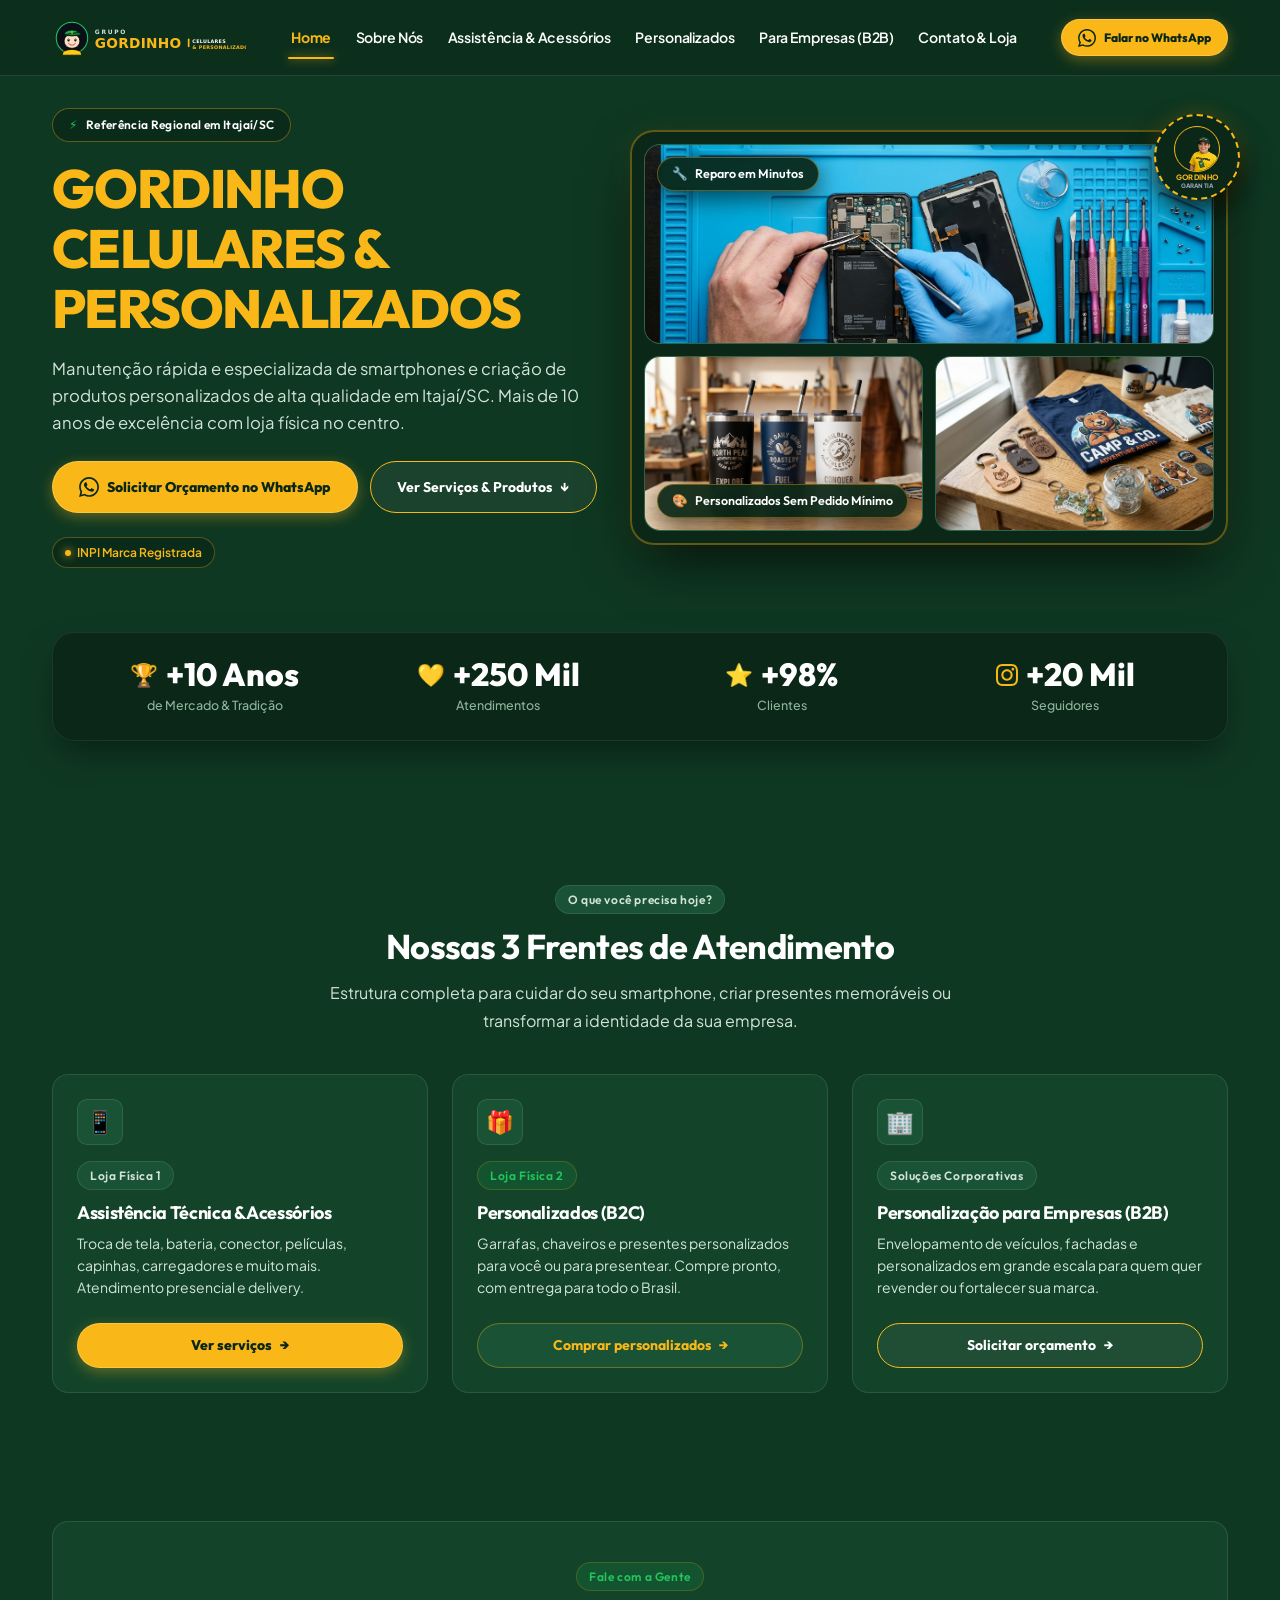
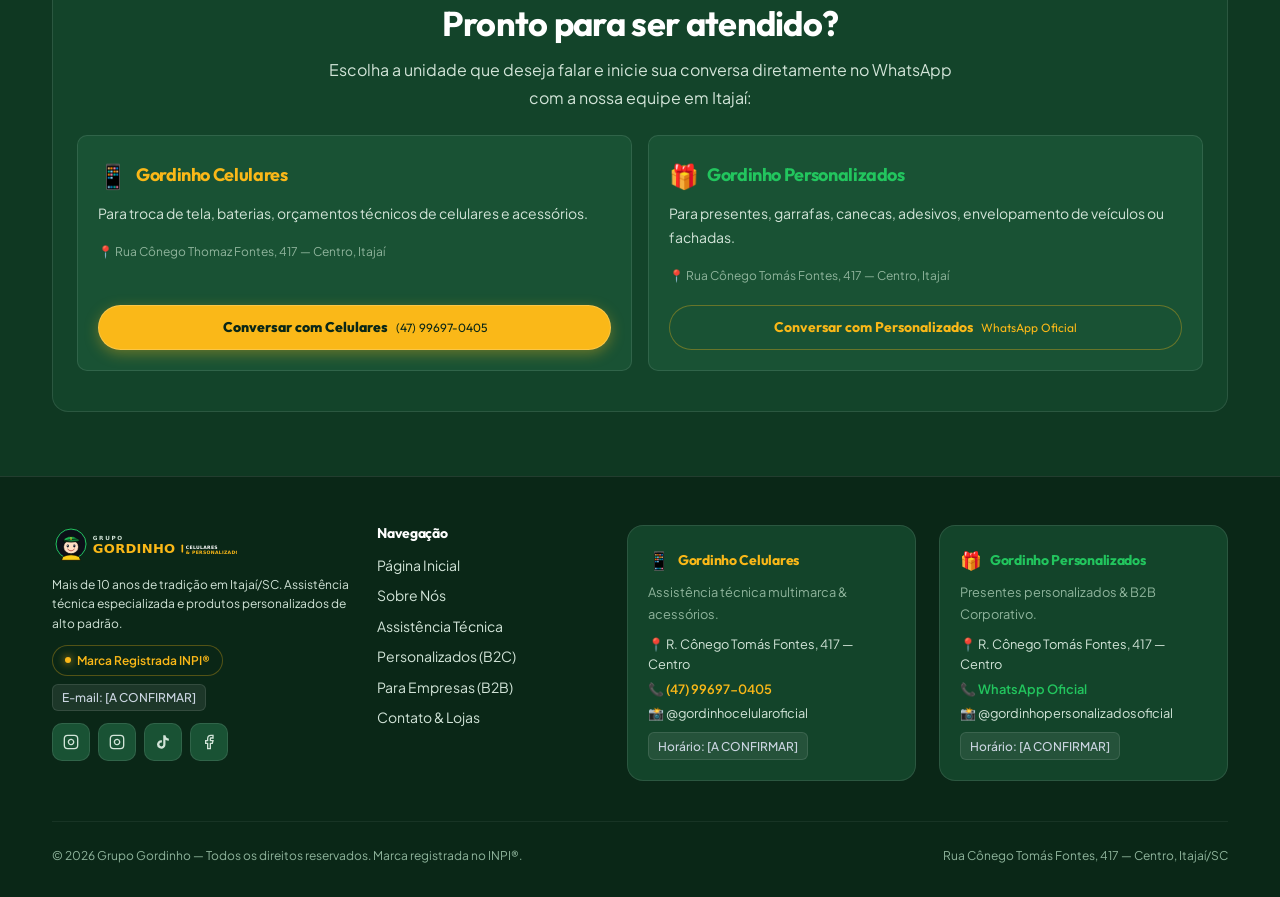
==== commit c0e0a73a: "feat: atualizar identidade visual para verde floresta e ouro, remover alternancia de tema e adiciona" ====
--- a/index.html
+++ b/index.html
@@ -131,7 +131,7 @@
   <main style="flex: 1;">
 
     <!-- =========================================================================
-         1. HERO SECTION COM MASCOTE INTEGRADO
+         1. HERO SECTION (BENTO GRID & FOTOGRAFIAS REAIS)
          ========================================================================= -->
     <section class="hero-section">
       <div class="container">
@@ -140,7 +140,7 @@
           <!-- Hero Text Content -->
           <div class="hero-content">
             <div class="hero-tag-badge">
-              <span>⚡</span>
+              <span style="color: var(--color-accent);">⚡</span>
               <span>Referência Regional em Itajaí/SC</span>
             </div>
 
@@ -148,40 +148,59 @@
               Gordinho Celulares &amp; Personalizados
             </h1>
 
-            <p class="hero-subtitle">
-              Assistência técnica, acessórios e personalização de nível nacional, feita à mão em Itajaí/SC.
+            <p class="hero-text">
+              Manutenção rápida e especializada de smartphones e criação de produtos personalizados de alta qualidade em Itajaí/SC. Mais de 10 anos de excelência com loja física no centro.
             </p>
 
-            <p class="hero-text">
-              Mais de 10 anos cuidando do seu celular. Agora também ajudando sua marca a aparecer — em garrafas, chaveiros, carros e fachadas.
-            </p>
-
             <div class="hero-actions">
-              <a href="#frentes" class="btn btn-primary btn-lg">
-                <span>Conhecer Nossas Soluções</span>
+              <button type="button" class="btn btn-whatsapp btn-lg" data-open-whatsapp-modal aria-label="Solicitar Orçamento no WhatsApp">
+                <svg width="20" height="20" viewBox="0 0 24 24" fill="currentColor"><path d="M.057 24l1.687-6.163c-1.041-1.804-1.588-3.849-1.587-5.946.003-6.556 5.338-11.891 11.893-11.891 3.181.001 6.167 1.24 8.413 3.488 2.245 2.248 3.481 5.236 3.48 8.414-.003 6.557-5.338 11.892-11.893 11.892-1.99-.001-3.951-.5-5.688-1.448l-6.305 1.654zm6.597-3.807c1.676.995 3.276 1.591 5.392 1.592 5.448 0 9.886-4.434 9.889-9.885.002-5.462-4.415-9.89-9.881-9.892-5.452 0-9.887 4.434-9.889 9.884-.001 2.225.651 3.891 1.746 5.634l-.999 3.648 3.742-.981zm11.387-5.464c-.074-.124-.272-.198-.57-.347-.297-.149-1.758-.868-2.031-.967-.272-.099-.47-.149-.669.149-.198.297-.768.967-.941 1.165-.173.198-.347.223-.644.074-.297-.149-1.255-.462-2.39-1.475-.883-.788-1.48-1.761-1.653-2.059-.173-.297-.018-.458.13-.606.134-.133.297-.347.446-.521.151-.172.2-.296.3-.495.099-.198.05-.372-.025-.521-.075-.148-.669-1.611-.916-2.206-.242-.579-.487-.501-.669-.51l-.57-.01c-.198 0-.52.074-.792.372s-1.04 1.016-1.04 2.479 1.065 2.876 1.213 3.074c.149.198 2.095 3.2 5.076 4.487.709.306 1.263.489 1.694.626.712.226 1.36.194 1.872.118.571-.085 1.758-.719 2.006-1.413.248-.695.248-1.29.173-1.414z"/></svg>
+                <span>Solicitar Orçamento no WhatsApp</span>
+              </button>
+
+              <a href="#frentes" class="btn btn-secondary btn-lg">
+                <span>Ver Serviços &amp; Produtos</span>
                 <span>↓</span>
               </a>
-              <button type="button" class="btn btn-accent btn-lg" data-open-whatsapp-modal>
-                <span>Falar no WhatsApp</span>
-                <span>💬</span>
-              </button>
-            </div>
-          </div>
-
-          <!-- Hero Mascot Visual Card -->
+            </div>
+
+            <div>
+              <span class="badge-inpi">INPI Marca Registrada</span>
+            </div>
+          </div>
+
+          <!-- Hero Bento Collage (Fotografias Reais) -->
           <div class="hero-visual">
-            <div class="hero-mascot-card">
+            <div class="hero-bento-collage">
               
-              <!-- Mascot Photo Real -->
-              <div class="mascot-image-wrapper">
-                <img src="assets/images/mascot.png" alt="Mascote Oficial Grupo Gordinho - Boné verde e camisa amarela" width="180" height="200" loading="eager">
+              <!-- Selo Circular de Garantia com Mascote -->
+              <div class="bento-seal-badge" title="Gordinho Qualidade Garantida">
+                <img src="assets/images/mascot.png" alt="Mascote Gordinho" class="bento-seal-img">
+                <span class="bento-seal-text">Gordinho</span>
+                <span class="bento-seal-text" style="font-size: 0.38rem; color: #94A3B8;">Garantia</span>
               </div>
 
-              <div style="font-family: var(--font-heading); font-size: var(--text-base); font-weight: 700; color: var(--text-primary); margin-bottom: 2px;">
-                Tradição &amp; Confiança
+              <!-- Tile 1 (Top): Assistência Técnica -->
+              <div class="bento-tile bento-tile-top">
+                <img src="assets/images/hero-repair.jpg" alt="Manutenção e assistência técnica especializada de smartphones em bancada profissional" loading="eager">
+                <div class="bento-floating-badge badge-pos-top-left">
+                  <span>🔧</span>
+                  <span>Reparo em Minutos</span>
+                </div>
               </div>
-              <div style="font-size: var(--text-xs); color: var(--text-muted);">
-                Loja Física no Centro de Itajaí/SC
+
+              <!-- Tile 2 (Bottom-Left): Garrafas & Copos Térmicos -->
+              <div class="bento-tile">
+                <img src="assets/images/hero-cups.jpg" alt="Copos e garrafas térmicas com gravação a laser personalizada" loading="lazy">
+                <div class="bento-floating-badge badge-pos-bottom-left">
+                  <span>🎨</span>
+                  <span>Personalizados Sem Pedido Mínimo</span>
+                </div>
+              </div>
+
+              <!-- Tile 3 (Bottom-Right): Brindes & Merch -->
+              <div class="bento-tile">
+                <img src="assets/images/hero-merch.jpg" alt="Chaveiros gravados a laser, camisetas DTF e brindes corporativos" loading="lazy">
               </div>
 
             </div>
@@ -200,26 +219,42 @@
           
           <!-- Stat 1 -->
           <div class="proof-item">
-            <div class="proof-number text-gradient-green">+10 Anos</div>
-            <div class="proof-label">De Mercado &amp; Tradição</div>
+            <div class="proof-item-header">
+              <span class="proof-icon">🏆</span>
+              <span class="proof-number">+10 Anos</span>
+            </div>
+            <div class="proof-label">de Mercado &amp; Tradição</div>
           </div>
 
           <!-- Stat 2 -->
           <div class="proof-item">
-            <div class="proof-number text-gradient-yellow">+250 Mil</div>
-            <div class="proof-label">Atendimentos Realizados</div>
+            <div class="proof-item-header">
+              <span class="proof-icon" style="color: var(--color-primary);">💛</span>
+              <span class="proof-number">+250 Mil</span>
+            </div>
+            <div class="proof-label">Atendimentos</div>
           </div>
 
           <!-- Stat 3 -->
           <div class="proof-item">
-            <div class="proof-number" style="color: #38BDF8;">INPI®</div>
-            <div class="proof-label">Marca Registrada Oficial</div>
+            <div class="proof-item-header">
+              <span class="proof-icon">⭐</span>
+              <span class="proof-number">+98%</span>
+            </div>
+            <div class="proof-label">Clientes</div>
           </div>
 
           <!-- Stat 4 -->
           <div class="proof-item">
-            <div class="proof-number text-gradient-green">+20 Mil</div>
-            <div class="proof-label">Seguidores no Instagram</div>
+            <div class="proof-item-header">
+              <span class="proof-icon" aria-label="Instagram">
+                <svg width="22" height="22" viewBox="0 0 24 24" fill="currentColor">
+                  <path d="M12 2.163c3.204 0 3.584.012 4.85.07 3.252.148 4.771 1.691 4.919 4.919.058 1.265.069 1.645.069 4.849 0 3.205-.012 3.584-.069 4.849-.149 3.225-1.664 4.771-4.919 4.919-1.266.058-1.644.07-4.85.07-3.204 0-3.584-.012-4.849-.07-3.26-.149-4.771-1.699-4.919-4.92-.058-1.265-.07-1.644-.07-4.849 0-3.204.013-3.583.07-4.849.149-3.227 1.664-4.771 4.919-4.919 1.266-.057 1.645-.069 4.849-.069zm0-2.163c-3.259 0-3.667.014-4.947.072-4.358.2-6.78 2.618-6.98 6.98-.059 1.281-.073 1.689-.073 4.948 0 3.259.014 3.668.072 4.948.2 4.358 2.618 6.78 6.98 6.98 1.281.058 1.689.072 4.948.072 3.259 0 3.668-.014 4.948-.072 4.354-.2 6.782-2.618 6.979-6.98.059-1.28.073-1.689.073-4.948 0-3.259-.014-3.667-.072-4.947-.196-4.354-2.617-6.78-6.979-6.98-1.281-.059-1.69-.073-4.949-.073zm0 5.838c-3.403 0-6.162 2.759-6.162 6.162s2.759 6.163 6.162 6.163 6.162-2.759 6.162-6.163c0-3.403-2.759-6.162-6.162-6.162zm0 10.162c-2.209 0-4-1.79-4-4 0-2.209 1.791-4 4-4s4 1.791 4 4c0 2.21-1.791 4-4 4zm6.406-11.845c-.796 0-1.441.645-1.441 1.44s.645 1.44 1.441 1.44c.795 0 1.439-.645 1.439-1.44s-.644-1.44-1.439-1.44z"/>
+                </svg>
+              </span>
+              <span class="proof-number">+20 Mil</span>
+            </div>
+            <div class="proof-label">Seguidores</div>
           </div>
 
         </div>
--- a/css/variables.css
+++ b/css/variables.css
@@ -1,40 +1,46 @@
 /**
- * DESIGN TOKENS — GRUPO GORDINHO (MINIMALISTA & SOFISTICADO)
- * Paleta refinada: Verde Esmeralda/Floresta discreto, Grafite profundo, Cinzas neutros elegantes, toques sutis de âmbar
+ * DESIGN TOKENS — GRUPO GORDINHO
+ * Paleta Oficial: Verde Floresta Profundo (Deep Forest Green) & Ouro/Âmbar Vibrante (Golden Yellow)
+ * Baseada na identidade visual premium com alto contraste e sofisticação.
  */
 
 :root {
-  /* Brand Accent — Verde Esmeralda Discreto (Uso consciente de 10%) */
-  --color-primary: #10B981;            /* Esmeralda moderno e suave */
-  --color-primary-hover: #059669;      /* Esmeralda mais escuro */
-  --color-primary-dark: #047857;
-  --color-primary-subtle: rgba(16, 185, 129, 0.08);
-  --color-primary-border: rgba(16, 185, 129, 0.2);
+  /* Brand Accent — Amarelo Ouro / Âmbar Quente (Destaques & CTAs) */
+  --color-primary: #FAB818;            /* Amarelo Ouro vibrante e convidativo */
+  --color-primary-hover: #E5A50E;      /* Amarelo Ouro escurecido */
+  --color-primary-dark: #C98E05;
+  --color-primary-subtle: rgba(250, 184, 24, 0.12);
+  --color-primary-border: rgba(250, 184, 24, 0.35);
 
-  /* Subtle Warm Accent (Mascote & Pequenos destaques) */
-  --color-accent: #EAB308;             /* Âmbar neutro */
-  --color-accent-hover: #CA8A04;
-  --color-accent-subtle: rgba(234, 179, 8, 0.08);
+  /* Secondary Accent — Verde Esmeralda & Status */
+  --color-accent: #22C55E;             /* Verde status / confirmação */
+  --color-accent-hover: #16A34A;
+  --color-accent-subtle: rgba(34, 197, 94, 0.12);
 
-  /* Backgrounds & Superfícies (Grafite / Obsidian Minimalista) */
-  --bg-main: #0B0F17;                  /* Fundo neutro e sóbrio */
-  --bg-surface: #111726;               /* Superfície limpa dos cards */
-  --bg-surface-elevated: #161F30;      /* Superfície elevada */
-  --bg-surface-hover: #1C273D;         /* Hover discreto */
-  --bg-glass: rgba(11, 15, 23, 0.85);  /* Header com blur limpo */
+  /* Backgrounds & Superfícies — Verde Floresta Profundo & Elegante */
+  --bg-main: #0F3822;                  /* Fundo principal verde escuro rico */
+  --bg-darker: #0A2717;                /* Fundo ultra profundo para contrastes e rodapé */
+  --bg-surface: #13442A;               /* Superfície dos cards e blocos */
+  --bg-surface-elevated: #195234;      /* Superfície elevada para hover e detalhes */
+  --bg-surface-hover: #1E603E;         /* Hover refinado */
+  --bg-glass: rgba(13, 46, 28, 0.88);  /* Header com blur de vidro verde floresta */
 
-  /* Neutros de Alta Legibilidade */
-  --text-primary: #F8FAFC;             /* Títulos e destaques */
-  --text-secondary: #94A3B8;           /* Textos corridos */
-  --text-muted: #64748B;               /* Metadados e legendas */
-  --border-color: rgba(255, 255, 255, 0.08); /* Linhas finas minimalistas */
-  --border-subtle: rgba(255, 255, 255, 0.05);
+  /* Tipografia & Neutros de Alta Legibilidade */
+  --text-primary: #FFFFFF;             /* Títulos e destaques principais */
+  --text-secondary: #D2E4D8;           /* Textos corridos em tom off-white suave */
+  --text-muted: #8FB49C;               /* Metadados, legendas e rótulos */
+  --text-inverse: #0A2717;             /* Texto escuro para botões amarelos */
+
+  /* Bordas e Divisores */
+  --border-color: rgba(255, 255, 255, 0.1);  /* Bordas suaves */
+  --border-subtle: rgba(255, 255, 255, 0.06);
+  --border-highlight: rgba(250, 184, 24, 0.35);
 
   /* Semantic / WhatsApp */
-  --color-whatsapp: #10B981;           /* Verde harmonizado com a paleta */
-  --color-whatsapp-hover: #059669;
-  --color-pending: #94A3B8;
-  --color-pending-bg: rgba(255, 255, 255, 0.05);
+  --color-whatsapp: #FAB818;           /* Botões principais no amarelo ouro oficial */
+  --color-whatsapp-hover: #E5A50E;
+  --color-pending: #CBD5E1;
+  --color-pending-bg: rgba(255, 255, 255, 0.08);
 
   /* Typography */
   --font-heading: 'Outfit', 'Plus Jakarta Sans', system-ui, -apple-system, sans-serif;
@@ -67,19 +73,20 @@
   /* Layout */
   --container-max: 1240px;
   --container-padding: clamp(1rem, 2.5vw, 2rem);
-  --header-height: 72px;
+  --header-height: 76px;
 
-  /* Border Radius (Mais contido e elegante) */
+  /* Border Radius */
   --radius-sm: 6px;
   --radius-md: 10px;
-  --radius-lg: 14px;
-  --radius-xl: 18px;
+  --radius-lg: 16px;
+  --radius-xl: 22px;
   --radius-full: 9999px;
 
-  /* Shadows (Sutis e suaves, sem brilhos neon) */
-  --shadow-sm: 0 1px 2px 0 rgba(0, 0, 0, 0.3);
-  --shadow-md: 0 4px 12px rgba(0, 0, 0, 0.35);
-  --shadow-lg: 0 12px 24px -4px rgba(0, 0, 0, 0.4);
+  /* Shadows */
+  --shadow-sm: 0 1px 3px 0 rgba(0, 0, 0, 0.3);
+  --shadow-md: 0 4px 16px rgba(0, 0, 0, 0.35);
+  --shadow-lg: 0 14px 28px -4px rgba(0, 0, 0, 0.45);
+  --shadow-glow: 0 0 25px rgba(250, 184, 24, 0.25);
 
   /* Transitions */
   --transition-fast: 150ms ease;
--- a/css/global.css
+++ b/css/global.css
@@ -238,3 +238,37 @@
     min-height: 44px;
   }
 }
+
+/* ==========================================================================
+   EFEITOS VISUAIS: SCROLL REVEAL & MICRO-ANIMAÇÕES
+   ========================================================================== */
+.reveal {
+  opacity: 0;
+  transform: translateY(24px);
+  transition: opacity 0.65s cubic-bezier(0.16, 1, 0.3, 1), transform 0.65s cubic-bezier(0.16, 1, 0.3, 1);
+  will-change: opacity, transform;
+}
+
+.reveal.is-revealed {
+  opacity: 1;
+  transform: translateY(0);
+}
+
+/* Delays para animação escalonada em grids */
+.reveal-delay-1 { transition-delay: 0.1s; }
+.reveal-delay-2 { transition-delay: 0.2s; }
+.reveal-delay-3 { transition-delay: 0.3s; }
+.reveal-delay-4 { transition-delay: 0.4s; }
+
+@media (prefers-reduced-motion: reduce) {
+  .reveal {
+    opacity: 1 !important;
+    transform: none !important;
+    transition: none !important;
+  }
+  .mascot-image-wrapper img,
+  .mascot-portrait img,
+  .badge-inpi::before {
+    animation: none !important;
+  }
+}
--- a/css/components.css
+++ b/css/components.css
@@ -1,5 +1,5 @@
 /* ==========================================================================
-   COMPONENTS — GRUPO GORDINHO (MINIMALISTA & SOFISTICADO)
+   COMPONENTS — GRUPO GORDINHO (PALETA OFICIAL VERDE FLORESTA & OURO)
    ========================================================================== */
 
 /* --------------------------------------------------------------------------
@@ -12,18 +12,30 @@
   right: 0;
   height: var(--header-height);
   background: var(--bg-glass);
-  backdrop-filter: blur(12px);
-  -webkit-backdrop-filter: blur(12px);
+  backdrop-filter: blur(14px);
+  -webkit-backdrop-filter: blur(14px);
   border-bottom: 1px solid var(--border-color);
   z-index: 1000;
-  transition: height var(--transition-base), background var(--transition-base);
+  transition: height var(--transition-base), background var(--transition-base), box-shadow var(--transition-base);
+}
+
+/* Barra de progresso de leitura no topo do header */
+.header-progress-bar {
+  position: absolute;
+  top: 0;
+  left: 0;
+  height: 3px;
+  width: 0%;
+  background: linear-gradient(90deg, var(--color-primary), #FFE072);
+  z-index: 1002;
+  transition: width 0.1s ease-out;
 }
 
 .site-header.scrolled {
   height: 68px;
-  background: rgba(11, 15, 23, 0.95);
-  border-bottom-color: rgba(255, 255, 255, 0.12);
-  box-shadow: 0 4px 20px rgba(0, 0, 0, 0.4);
+  background: rgba(10, 39, 23, 0.96);
+  border-bottom-color: rgba(250, 184, 24, 0.2);
+  box-shadow: 0 10px 30px rgba(0, 0, 0, 0.45);
 }
 
 .header-container {
@@ -41,10 +53,15 @@
   text-decoration: none;
   flex-shrink: 0;
   z-index: 1001;
+  transition: transform var(--transition-fast);
+}
+
+.brand-logo:hover {
+  transform: scale(1.02);
 }
 
 .brand-logo-img {
-  height: 36px;
+  height: 40px;
   width: auto;
 }
 
@@ -57,32 +74,33 @@
   .desktop-nav {
     display: flex;
     align-items: center;
-    gap: clamp(0.75rem, 1.3vw, 1.5rem);
+    gap: clamp(0.75rem, 1.4vw, 1.6rem);
     white-space: nowrap;
     flex-shrink: 1;
   }
 }
 
 .nav-link {
-  font-size: 0.85rem;
-  font-weight: 500;
-  color: var(--text-secondary);
-  padding: 0.4rem 0.15rem;
+  font-size: 0.88rem;
+  font-weight: 600;
+  color: #FFFFFF;
+  padding: 0.4rem 0.2rem;
   position: relative;
   white-space: nowrap;
   letter-spacing: -0.01em;
-  transition: color var(--transition-fast);
+  transition: color var(--transition-fast), transform var(--transition-fast);
   display: inline-flex;
   align-items: center;
 }
 
 .nav-link:hover {
-  color: var(--text-primary);
+  color: var(--color-primary);
+  transform: translateY(-1px);
 }
 
 .nav-link.active {
-  color: var(--text-primary);
-  font-weight: 600;
+  color: var(--color-primary);
+  font-weight: 700;
 }
 
 .nav-link.active::after {
@@ -94,13 +112,14 @@
   height: 2px;
   background: var(--color-primary);
   border-radius: var(--radius-full);
+  box-shadow: 0 0 10px rgba(250, 184, 24, 0.8);
 }
 
 /* Header Actions */
 .header-actions {
   display: flex;
   align-items: center;
-  gap: var(--space-2);
+  gap: var(--space-3);
   flex-shrink: 0;
 }
 
@@ -111,13 +130,18 @@
   justify-content: center;
   align-items: center;
   gap: 5px;
-  width: 40px;
-  height: 40px;
-  background: var(--bg-surface);
+  width: 42px;
+  height: 42px;
+  background: var(--bg-surface-elevated);
   border: 1px solid var(--border-color);
   border-radius: var(--radius-md);
   cursor: pointer;
   z-index: 1001;
+  transition: all var(--transition-fast);
+}
+
+.mobile-toggle-btn:hover {
+  border-color: var(--color-primary);
 }
 
 @media (min-width: 1060px) {
@@ -130,7 +154,7 @@
   display: block;
   width: 20px;
   height: 2px;
-  background-color: var(--text-primary);
+  background-color: #FFFFFF;
   transition: all var(--transition-base);
 }
 
@@ -152,13 +176,13 @@
   width: 100%;
   max-width: 320px;
   height: 100vh;
-  background: var(--bg-surface);
+  background: var(--bg-darker);
   border-left: 1px solid var(--border-color);
   padding: calc(var(--header-height) + 1rem) var(--space-6) var(--space-8);
   display: flex;
   flex-direction: column;
   justify-content: space-between;
-  box-shadow: -10px 0 30px rgba(0, 0, 0, 0.7);
+  box-shadow: -10px 0 40px rgba(0, 0, 0, 0.8);
   transition: right var(--transition-smooth);
   z-index: 999;
 }
@@ -170,7 +194,7 @@
 .mobile-nav-list {
   display: flex;
   flex-direction: column;
-  gap: var(--space-1);
+  gap: var(--space-2);
 }
 
 .mobile-nav-link {
@@ -188,14 +212,15 @@
 .mobile-nav-link:hover,
 .mobile-nav-link.active {
   background: var(--bg-surface-elevated);
-  color: var(--text-primary);
+  color: var(--color-primary);
+  border-left: 3px solid var(--color-primary);
 }
 
 .mobile-drawer-backdrop {
   position: fixed;
   inset: 0;
-  background: rgba(0, 0, 0, 0.6);
-  backdrop-filter: blur(4px);
+  background: rgba(0, 0, 0, 0.7);
+  backdrop-filter: blur(5px);
   z-index: 998;
   opacity: 0;
   pointer-events: none;
@@ -208,7 +233,7 @@
 }
 
 /* --------------------------------------------------------------------------
-   2. BUTTONS (MINIMALISTAS & POLIDOS)
+   2. BUTTONS (SHIMMER & ESTILOS OURO & OUTLINE)
    -------------------------------------------------------------------------- */
 .btn {
   display: inline-flex;
@@ -217,79 +242,105 @@
   gap: var(--space-2);
   font-family: var(--font-heading);
   font-size: var(--text-sm);
-  font-weight: 600;
-  padding: 0.65rem 1.25rem;
-  border-radius: var(--radius-md);
+  font-weight: 700;
+  padding: 0.65rem 1.35rem;
+  border-radius: var(--radius-full);
   border: 1px solid transparent;
   cursor: pointer;
   text-decoration: none;
   transition: all var(--transition-base);
   white-space: nowrap;
   user-select: none;
+  position: relative;
+  overflow: hidden;
+}
+
+/* Efeito Shimmer sutil nos botões */
+.btn::before {
+  content: '';
+  position: absolute;
+  top: 0;
+  left: -100%;
+  width: 60%;
+  height: 100%;
+  background: linear-gradient(
+    90deg,
+    transparent,
+    rgba(255, 255, 255, 0.28),
+    transparent
+  );
+  transform: skewX(-25deg);
+  transition: left 0.6s ease;
+  pointer-events: none;
+}
+
+.btn:hover::before {
+  left: 140%;
+}
+
+.btn:active {
+  transform: scale(0.97) !important;
 }
 
 .btn-sm {
-  padding: 0.45rem 0.85rem;
+  padding: 0.5rem 1rem;
   font-size: var(--text-xs);
 }
 
 .btn-lg {
-  padding: 0.85rem 1.6rem;
+  padding: 0.85rem 1.65rem;
   font-size: var(--text-sm);
-  border-radius: var(--radius-md);
-}
-
-/* Primary Button (Esmeralda Elegante) */
-.btn-primary {
-  background: var(--color-primary);
-  color: #062314;
-  font-weight: 700;
-}
-
-.btn-primary:hover {
-  background: var(--color-primary-hover);
-  transform: translateY(-1px);
-}
-
-/* Accent Button (Sóbrio) */
-.btn-accent {
-  background: var(--bg-surface-elevated);
-  color: var(--text-primary);
-  border: 1px solid rgba(234, 179, 8, 0.3);
-}
-
-.btn-accent:hover {
-  background: rgba(234, 179, 8, 0.1);
-  border-color: var(--color-accent);
-  color: var(--color-accent);
-}
-
-/* Secondary Button (Outline Limpo) */
-.btn-secondary {
-  background: transparent;
-  color: var(--text-primary);
-  border: 1px solid var(--border-color);
-}
-
-.btn-secondary:hover {
-  background: var(--bg-surface-elevated);
-  border-color: rgba(255, 255, 255, 0.2);
-}
-
-/* WhatsApp Button */
+}
+
+/* Primary & WhatsApp Button (Amarelo Ouro com Texto Escuro) */
+.btn-primary,
 .btn-whatsapp {
   background: var(--color-primary);
-  color: #062314;
-  font-weight: 700;
-}
-
+  color: var(--text-inverse);
+  font-weight: 800;
+  box-shadow: 0 4px 14px rgba(250, 184, 24, 0.35);
+  border-color: rgba(255, 255, 255, 0.2);
+}
+
+.btn-primary:hover,
 .btn-whatsapp:hover {
   background: var(--color-primary-hover);
-  transform: translateY(-1px);
-}
-
-/* --------------------------------------------------------------------------
-   3. CARDS & SURFACES (MONOCROMÁTICOS & MINIMALISTAS)
+  transform: translateY(-2px);
+  box-shadow: 0 6px 22px rgba(250, 184, 24, 0.5);
+  color: var(--text-inverse);
+}
+
+/* Accent Button */
+.btn-accent {
+  background: var(--bg-surface-elevated);
+  color: var(--color-primary);
+  border: 1px solid var(--color-primary-border);
+}
+
+.btn-accent:hover {
+  background: var(--color-primary-subtle);
+  border-color: var(--color-primary);
+  color: var(--color-primary);
+  transform: translateY(-2px);
+  box-shadow: 0 6px 18px rgba(250, 184, 24, 0.2);
+}
+
+/* Secondary Button (Outline Dourado / Fundo Sutil) */
+.btn-secondary {
+  background: rgba(255, 255, 255, 0.05);
+  color: #FFFFFF;
+  border: 1.5px solid var(--color-primary);
+}
+
+.btn-secondary:hover {
+  background: var(--color-primary);
+  color: var(--text-inverse);
+  transform: translateY(-2px);
+  box-shadow: 0 6px 20px rgba(250, 184, 24, 0.35);
+}
+
+/* --------------------------------------------------------------------------
+   3. CARDS & SURFACES
    -------------------------------------------------------------------------- */
 .card {
   background: var(--bg-surface);
@@ -297,55 +348,103 @@
   border-radius: var(--radius-lg);
   padding: var(--space-6);
   position: relative;
-  transition: all var(--transition-base);
+  transition: all var(--transition-smooth);
 }
 
 .card:hover {
-  border-color: rgba(255, 255, 255, 0.18);
-  background: var(--bg-surface-elevated);
-  transform: translateY(-2px);
-}
-
-.card-celulares,
-.card-personalizados,
-.card-b2b {
-  border: 1px solid var(--border-color);
-}
-
-.card-celulares:hover,
-.card-personalizados:hover,
-.card-b2b:hover {
-  border-color: rgba(255, 255, 255, 0.2);
+  border-color: rgba(250, 184, 24, 0.45);
+  background: var(--bg-surface-elevated);
+  transform: translateY(-4px);
+  box-shadow: 0 16px 36px -10px rgba(0, 0, 0, 0.6), 0 0 20px rgba(250, 184, 24, 0.12);
+}
+
+/* --------------------------------------------------------------------------
+   4. MASCOTE: ANIMAÇÃO FLUTUANTE SUAVE
+   -------------------------------------------------------------------------- */
+@keyframes mascotFloat {
+  0%, 100% {
+    transform: translateY(0px) rotate(0deg);
+  }
+  50% {
+    transform: translateY(-8px) rotate(0.5deg);
+  }
+}
+
+.mascot-image-wrapper img,
+.mascot-portrait img {
+  animation: mascotFloat 4s ease-in-out infinite;
+  filter: drop-shadow(0 18px 25px rgba(0, 0, 0, 0.45));
+  will-change: transform;
+}
+
+/* --------------------------------------------------------------------------
+   5. BADGE INPI & STATUS PULSE
+   -------------------------------------------------------------------------- */
+@keyframes pulseDot {
+  0%, 100% {
+    opacity: 1;
+    transform: scale(1);
+  }
+  50% {
+    opacity: 0.4;
+    transform: scale(0.85);
+  }
+}
+
+.badge-inpi {
+  display: inline-flex;
+  align-items: center;
+  gap: 6px;
+  background: rgba(10, 39, 23, 0.7);
+  border: 1px solid rgba(250, 184, 24, 0.3);
+  color: var(--color-primary);
+  padding: 0.3rem 0.75rem;
+  border-radius: var(--radius-full);
+  font-size: var(--text-xs);
+  font-weight: 600;
+}
+
+.badge-inpi::before {
+  content: '';
+  display: inline-block;
+  width: 6px;
+  height: 6px;
+  border-radius: 50%;
+  background: var(--color-primary);
+  box-shadow: 0 0 8px var(--color-primary);
+  animation: pulseDot 2s ease-in-out infinite;
 }
 
 .card-icon-wrapper {
-  width: 44px;
-  height: 44px;
+  width: 46px;
+  height: 46px;
   border-radius: var(--radius-md);
   display: flex;
   align-items: center;
   justify-content: center;
-  font-size: 1.35rem;
+  font-size: 1.4rem;
   margin-bottom: var(--space-4);
   background: var(--bg-surface-elevated);
   border: 1px solid var(--border-color);
+  color: var(--color-primary);
 }
 
 .card-icon-green,
 .card-icon-yellow,
 .card-icon-blue {
   background: var(--bg-surface-elevated);
-  color: var(--text-primary);
-}
-
-/* --------------------------------------------------------------------------
-   4. STATS STRIP
+  color: var(--color-primary);
+}
+
+/* --------------------------------------------------------------------------
+   6. STATS STRIP
    -------------------------------------------------------------------------- */
 .stats-strip {
   background: var(--bg-surface);
   border: 1px solid var(--border-color);
-  border-radius: var(--radius-lg);
+  border-radius: var(--radius-xl);
   padding: var(--space-6);
+  box-shadow: 0 16px 36px -10px rgba(0, 0, 0, 0.45);
 }
 
 .stat-item {
@@ -371,26 +470,26 @@
 .stat-number {
   font-family: var(--font-heading);
   font-size: clamp(1.75rem, 3vw, 2.25rem);
-  font-weight: 700;
-  color: var(--text-primary);
+  font-weight: 800;
+  color: #FFFFFF;
   line-height: 1.1;
   margin-bottom: var(--space-1);
 }
 
 .stat-label {
   font-size: var(--text-xs);
-  color: var(--text-secondary);
+  color: var(--text-muted);
   font-weight: 500;
 }
 
 /* --------------------------------------------------------------------------
-   5. WHATSAPP MODAL
+   7. WHATSAPP MODAL
    -------------------------------------------------------------------------- */
 .whatsapp-modal-backdrop {
   position: fixed;
   inset: 0;
-  background: rgba(0, 0, 0, 0.7);
-  backdrop-filter: blur(6px);
+  background: rgba(0, 0, 0, 0.75);
+  backdrop-filter: blur(8px);
   z-index: 2000;
   display: flex;
   align-items: center;
@@ -408,12 +507,12 @@
 
 .whatsapp-modal {
   background: var(--bg-surface);
-  border: 1px solid var(--border-color);
+  border: 1px solid rgba(250, 184, 24, 0.3);
   border-radius: var(--radius-xl);
   max-width: 480px;
   width: 100%;
   padding: var(--space-6);
-  box-shadow: var(--shadow-lg);
+  box-shadow: 0 25px 60px rgba(0, 0, 0, 0.75);
   position: relative;
   transform: scale(0.96);
   transition: transform var(--transition-base);
@@ -427,8 +526,8 @@
   position: absolute;
   top: var(--space-4);
   right: var(--space-4);
-  width: 32px;
-  height: 32px;
+  width: 34px;
+  height: 34px;
   display: flex;
   align-items: center;
   justify-content: center;
@@ -441,7 +540,8 @@
 }
 
 .modal-close-btn:hover {
-  color: var(--text-primary);
+  color: var(--color-primary);
+  border-color: var(--color-primary);
   background: var(--bg-surface-hover);
 }
 
@@ -459,13 +559,17 @@
 }
 
 .store-choice-card:hover {
-  border-color: rgba(255, 255, 255, 0.2);
+  border-color: var(--color-primary);
   background: var(--bg-surface-hover);
-  transform: translateY(-1px);
-}
-
+  transform: translateY(-2px);
+  box-shadow: 0 6px 18px rgba(0, 0, 0, 0.3);
+}
+
+/* --------------------------------------------------------------------------
+   8. FOOTER
+   -------------------------------------------------------------------------- */
 .site-footer {
-  background: #080B11;
+  background: var(--bg-darker);
   border-top: 1px solid var(--border-color);
   padding-top: var(--space-12);
   padding-bottom: var(--space-8);
@@ -496,8 +600,8 @@
 .footer-store-box {
   background: var(--bg-surface);
   border: 1px solid var(--border-color);
-  border-radius: var(--radius-md);
-  padding: var(--space-4) var(--space-5);
+  border-radius: var(--radius-lg);
+  padding: var(--space-5);
   display: flex;
   flex-direction: column;
   justify-content: flex-start;
@@ -517,7 +621,7 @@
 }
 
 .footer-link:hover {
-  color: var(--text-primary);
+  color: var(--color-primary);
 }
 
 .social-links-row {
@@ -528,8 +632,8 @@
 }
 
 .social-btn {
-  width: 36px;
-  height: 36px;
+  width: 38px;
+  height: 38px;
   border-radius: var(--radius-md);
   background: var(--bg-surface-elevated);
   border: 1px solid var(--border-color);
@@ -542,8 +646,9 @@
 
 .social-btn:hover {
   background: var(--bg-surface-hover);
-  border-color: rgba(255, 255, 255, 0.2);
-  color: var(--text-primary);
+  border-color: var(--color-primary);
+  color: var(--color-primary);
+  transform: translateY(-2px);
 }
 
 .footer-bottom {
--- a/css/pages.css
+++ b/css/pages.css
@@ -1,5 +1,5 @@
 /* ==========================================================================
-   PAGE-SPECIFIC STYLES — GRUPO GORDINHO (MINIMALISTA & REFINADO)
+   PAGE-SPECIFIC STYLES — GRUPO GORDINHO (PALETA OFICIAL VERDE FLORESTA & OURO)
    ========================================================================== */
 
 /* --------------------------------------------------------------------------
@@ -18,9 +18,10 @@
   align-items: center;
 }
 
-@media (min-width: 992px) {
+@media (min-width: 1024px) {
   .hero-grid {
-    grid-template-columns: 1.3fr 0.7fr;
+    grid-template-columns: 1.05fr 1.15fr;
+    gap: var(--space-8);
   }
 }
 
@@ -33,41 +34,34 @@
   display: inline-flex;
   align-items: center;
   gap: var(--space-2);
-  padding: 0.3rem 0.85rem;
-  background: var(--bg-surface-elevated);
-  border: 1px solid var(--border-color);
+  padding: 0.4rem 1rem;
+  background: rgba(10, 39, 23, 0.75);
+  border: 1px solid rgba(250, 184, 24, 0.35);
   border-radius: var(--radius-full);
-  color: var(--text-secondary);
+  color: #FFFFFF;
   font-family: var(--font-heading);
   font-size: var(--text-xs);
   font-weight: 600;
-  letter-spacing: 0.05em;
+  letter-spacing: 0.03em;
   margin-bottom: var(--space-4);
 }
 
 .hero-title {
-  font-size: clamp(2.25rem, 4.5vw, 3.25rem);
+  font-size: clamp(2.3rem, 4.2vw, 3.4rem);
   font-weight: 800;
   line-height: 1.12;
   margin-bottom: var(--space-4);
   letter-spacing: -0.03em;
-  color: var(--text-primary);
-}
-
-.hero-subtitle {
-  font-size: clamp(1.05rem, 1.8vw, 1.25rem);
-  font-weight: 600;
-  color: #E2E8F0;
-  line-height: 1.5;
-  margin-bottom: var(--space-3);
+  color: var(--color-primary);
+  text-transform: uppercase;
 }
 
 .hero-text {
-  font-size: var(--text-base);
+  font-size: clamp(0.95rem, 1.3vw, 1.05rem);
   color: var(--text-secondary);
-  line-height: 1.7;
+  line-height: 1.65;
   margin-bottom: var(--space-6);
-  max-width: 560px;
+  max-width: 540px;
 }
 
 .hero-actions {
@@ -75,59 +69,154 @@
   align-items: center;
   gap: var(--space-3);
   flex-wrap: wrap;
-}
-
-/* Mascot Hero Visual Card (Sóbrio & Elegante) */
+  margin-bottom: var(--space-6);
+}
+
+/* --------------------------------------------------------------------------
+   BENTO HERO COLLAGE (FOTOGRAFIAS REAIS & SELOS FLUTUANTES)
+   -------------------------------------------------------------------------- */
 .hero-visual {
   position: relative;
   display: flex;
   align-items: center;
   justify-content: center;
-}
-
-.hero-mascot-card {
+  width: 100%;
+}
+
+.hero-bento-collage {
   position: relative;
+  display: grid;
+  grid-template-rows: 200px 175px;
+  grid-template-columns: 1fr 1fr;
+  gap: 12px;
   width: 100%;
-  max-width: 320px;
-  background: var(--bg-surface);
-  border: 1px solid var(--border-color);
-  border-radius: var(--radius-xl);
-  padding: var(--space-6);
-  text-align: center;
-  box-shadow: var(--shadow-md);
-}
-
-.mascot-image-wrapper {
-  width: 180px;
-  height: 200px;
-  margin: 0 auto var(--space-3) auto;
+  max-width: 600px;
+  background: var(--bg-darker);
+  border: 2px solid rgba(250, 184, 24, 0.35);
+  border-radius: 24px;
+  padding: 12px;
+  box-shadow: 0 25px 60px -15px rgba(0, 0, 0, 0.8), 0 0 25px rgba(250, 184, 24, 0.08);
+}
+
+@media (max-width: 640px) {
+  .hero-bento-collage {
+    grid-template-rows: 170px 140px;
+    gap: 8px;
+    padding: 8px;
+  }
+}
+
+.bento-tile {
   position: relative;
-  display: flex;
-  align-items: flex-end;
+  border-radius: 16px;
+  overflow: hidden;
+  background: var(--bg-surface-elevated);
+  border: 1px solid var(--border-color);
+}
+
+.bento-tile-top {
+  grid-column: 1 / span 2;
+}
+
+.bento-tile img {
+  width: 100%;
+  height: 100%;
+  object-fit: cover;
+  display: block;
+  transition: transform 0.6s cubic-bezier(0.16, 1, 0.3, 1);
+}
+
+.bento-tile:hover img {
+  transform: scale(1.04);
+}
+
+/* Badges Flutuantes sobre as Fotos */
+.bento-floating-badge {
+  position: absolute;
+  display: inline-flex;
+  align-items: center;
+  gap: 7px;
+  padding: 6px 14px;
+  background: rgba(10, 39, 23, 0.92);
+  backdrop-filter: blur(10px);
+  -webkit-backdrop-filter: blur(10px);
+  border: 1px solid rgba(250, 184, 24, 0.35);
+  border-radius: var(--radius-full);
+  font-family: var(--font-heading);
+  font-size: 0.78rem;
+  font-weight: 600;
+  color: #FFFFFF;
+  box-shadow: 0 8px 24px rgba(0, 0, 0, 0.6);
+  pointer-events: none;
+  z-index: 2;
+  white-space: nowrap;
+}
+
+.badge-pos-top-left {
+  top: 12px;
+  left: 12px;
+}
+
+.badge-pos-bottom-left {
+  bottom: 12px;
+  left: 12px;
+}
+
+/* Selo Circular de Garantia com Mascote */
+.bento-seal-badge {
+  position: absolute;
+  top: -18px;
+  right: -14px;
+  width: 86px;
+  height: 86px;
+  border-radius: 50%;
+  background: var(--bg-darker);
+  border: 2px dashed var(--color-primary);
+  display: flex;
+  flex-direction: column;
+  align-items: center;
   justify-content: center;
-}
-
-.mascot-image-wrapper img {
-  max-height: 100%;
-  width: auto;
-  object-fit: contain;
-  filter: drop-shadow(0 4px 12px rgba(0, 0, 0, 0.4));
+  box-shadow: 0 12px 28px rgba(0, 0, 0, 0.85), 0 0 20px rgba(250, 184, 24, 0.25);
+  z-index: 4;
+  animation: mascotFloat 5s ease-in-out infinite;
+}
+
+.bento-seal-img {
+  width: 46px;
+  height: 46px;
+  border-radius: 50%;
+  object-fit: cover;
+  border: 1.5px solid var(--color-primary);
+}
+
+.bento-seal-text {
+  font-size: 0.46rem;
+  font-weight: 800;
+  text-transform: uppercase;
+  letter-spacing: 0.04em;
+  color: var(--color-primary);
+  margin-top: 2px;
+  line-height: 1;
 }
 
 /* --------------------------------------------------------------------------
    NUMBERS & SOCIAL PROOF STRIP
    -------------------------------------------------------------------------- */
 .proof-strip {
-  background: var(--bg-surface);
-  border: 1px solid var(--border-color);
-  border-radius: var(--radius-lg);
-  padding: var(--space-6);
+  background: var(--bg-darker);
+  backdrop-filter: blur(10px);
+  -webkit-backdrop-filter: blur(10px);
+  border: 1px solid rgba(255, 255, 255, 0.08);
+  border-radius: var(--radius-xl);
+  padding: var(--space-6) var(--space-8);
+  box-shadow: 0 16px 36px -10px rgba(0, 0, 0, 0.5);
 }
 
 .proof-grid {
   display: grid;
   grid-template-columns: repeat(2, 1fr);
-  gap: var(--space-4);
+  gap: var(--space-6);
+  align-items: center;
 }
 
 @media (min-width: 992px) {
@@ -137,22 +226,40 @@
 }
 
 .proof-item {
+  display: flex;
+  flex-direction: column;
+  align-items: center;
   text-align: center;
+  gap: 4px;
+}
+
+.proof-item-header {
+  display: inline-flex;
+  align-items: center;
+  gap: var(--space-2);
+}
+
+.proof-icon {
+  font-size: 1.4rem;
+  color: var(--color-primary);
+  display: inline-flex;
+  align-items: center;
+  justify-content: center;
+  line-height: 1;
 }
 
 .proof-number {
   font-family: var(--font-heading);
-  font-size: clamp(1.6rem, 2.8vw, 2.25rem);
-  font-weight: 700;
-  color: var(--text-primary);
+  font-size: clamp(1.5rem, 2.5vw, 2.1rem);
+  font-weight: 800;
+  color: #FFFFFF;
   line-height: 1.1;
-  margin-bottom: var(--space-1);
 }
 
 .proof-label {
-  font-size: var(--text-xs);
+  font-size: 0.78rem;
   font-weight: 500;
-  color: var(--text-secondary);
+  color: var(--text-muted);
 }
 
 /* --------------------------------------------------------------------------
@@ -182,9 +289,10 @@
 }
 
 .entrance-card:hover {
-  border-color: rgba(255, 255, 255, 0.2);
-  background: var(--bg-surface-elevated);
-  transform: translateY(-2px);
+  border-color: rgba(250, 184, 24, 0.45);
+  background: var(--bg-surface-elevated);
+  transform: translateY(-4px);
+  box-shadow: 0 16px 36px -10px rgba(0, 0, 0, 0.5), 0 0 20px rgba(250, 184, 24, 0.1);
 }
 
 .entrance-card-body {
@@ -195,7 +303,7 @@
   font-size: var(--text-lg);
   font-weight: 700;
   margin-bottom: var(--space-2);
-  color: var(--text-primary);
+  color: #FFFFFF;
 }
 
 .entrance-card-text {
@@ -239,8 +347,9 @@
 }
 
 .cta-store-card:hover {
-  border-color: rgba(255, 255, 255, 0.2);
+  border-color: var(--color-primary);
   background: var(--bg-surface-hover);
+  transform: translateY(-2px);
 }
 
 /* --------------------------------------------------------------------------
@@ -264,7 +373,7 @@
 .story-paragraph {
   font-size: var(--text-base);
   line-height: 1.8;
-  color: #CBD5E1;
+  color: var(--text-secondary);
   margin-bottom: var(--space-5);
 }
 
@@ -274,8 +383,8 @@
 
 .story-highlight-lead {
   font-size: var(--text-base);
-  font-weight: 500;
-  color: var(--text-primary);
+  font-weight: 600;
+  color: var(--color-primary);
   border-left: 3px solid var(--color-primary);
   padding-left: var(--space-3);
   margin-bottom: var(--space-5);
@@ -303,7 +412,7 @@
 }
 
 .mv-card:hover {
-  border-color: rgba(255, 255, 255, 0.18);
+  border-color: rgba(250, 184, 24, 0.4);
   background: var(--bg-surface-elevated);
 }
 
@@ -341,13 +450,14 @@
 }
 
 .value-card:hover {
-  border-color: rgba(255, 255, 255, 0.2);
-  background: var(--bg-surface-elevated);
+  border-color: rgba(250, 184, 24, 0.4);
+  background: var(--bg-surface-elevated);
+  transform: translateY(-2px);
 }
 
 .value-icon-circle {
-  width: 38px;
-  height: 38px;
+  width: 40px;
+  height: 40px;
   border-radius: var(--radius-md);
   display: flex;
   align-items: center;
@@ -356,6 +466,7 @@
   margin-bottom: var(--space-3);
   background: var(--bg-surface-elevated);
   border: 1px solid var(--border-color);
+  color: var(--color-primary);
 }
 
 /* --------------------------------------------------------------------------
@@ -386,7 +497,7 @@
 }
 
 .store-contact-column:hover {
-  border-color: rgba(255, 255, 255, 0.2);
+  border-color: rgba(250, 184, 24, 0.4);
   background: var(--bg-surface-elevated);
 }
 
@@ -409,6 +520,7 @@
   line-height: 1;
   flex-shrink: 0;
   margin-top: 2px;
+  color: var(--color-primary);
 }
 
 .map-embed-wrapper {
@@ -420,7 +532,7 @@
   border: 1px solid var(--border-color);
   margin-top: var(--space-3);
   margin-bottom: var(--space-5);
-  background: #0D131F;
+  background: var(--bg-darker);
 }
 
 .map-embed-wrapper iframe {
@@ -461,9 +573,9 @@
 }
 
 .contact-tab-btn.active {
-  background: var(--bg-surface-elevated);
-  color: var(--text-primary);
-  border: 1px solid var(--border-color);
+  background: var(--color-primary);
+  color: var(--text-inverse);
+  font-weight: 700;
 }
 
 .social-network-card {
@@ -485,7 +597,7 @@
 
 .social-network-card:hover {
   background: var(--bg-surface-elevated);
-  border-color: rgba(255, 255, 255, 0.25);
+  border-color: var(--color-primary);
   transform: translateY(-2px);
 }
 
@@ -499,13 +611,13 @@
   justify-content: center;
   font-size: 1.25rem;
   margin-bottom: var(--space-1);
-  color: var(--text-primary);
+  color: var(--color-primary);
   border: 1px solid rgba(255, 255, 255, 0.06);
 }
 
 .social-network-card:hover .social-network-icon {
-  background: rgba(255, 255, 255, 0.1);
-  border-color: rgba(255, 255, 255, 0.15);
+  background: var(--color-primary-subtle);
+  border-color: var(--color-primary);
 }
 
 .social-network-title {
@@ -559,7 +671,7 @@
 }
 
 .tech-service-card:hover {
-  border-color: rgba(255, 255, 255, 0.2);
+  border-color: rgba(250, 184, 24, 0.4);
   background: var(--bg-surface-elevated);
   transform: translateY(-2px);
 }
@@ -594,6 +706,13 @@
   padding: var(--space-3) var(--space-4);
   border-radius: var(--radius-md);
   border: 1px solid var(--border-color);
+  transition: all var(--transition-fast);
+}
+
+.diff-item:hover {
+  border-color: var(--color-primary);
+  transform: translateX(4px);
+  background: var(--color-primary-subtle);
 }
 
 .diff-item-icon {
@@ -627,12 +746,14 @@
   border: 1px solid var(--border-color);
   border-radius: var(--radius-lg);
   padding: var(--space-5);
-  transition: all var(--transition-base);
+  transition: all var(--transition-smooth);
 }
 
 .technique-card:hover {
-  border-color: rgba(255, 255, 255, 0.2);
-  background: var(--bg-surface-elevated);
+  border-color: rgba(250, 184, 24, 0.45);
+  background: var(--bg-surface-elevated);
+  transform: translateY(-4px);
+  box-shadow: 0 16px 32px -10px rgba(0, 0, 0, 0.5), 0 0 20px rgba(250, 184, 24, 0.1);
 }
 
 .products-showcase-grid {
@@ -661,13 +782,14 @@
   display: flex;
   flex-direction: column;
   justify-content: space-between;
-  transition: all var(--transition-base);
+  transition: all var(--transition-smooth);
 }
 
 .product-item-card:hover {
-  border-color: rgba(255, 255, 255, 0.2);
-  background: var(--bg-surface-elevated);
-  transform: translateY(-2px);
+  border-color: var(--color-primary);
+  background: var(--bg-surface-elevated);
+  transform: translateY(-4px);
+  box-shadow: 0 16px 36px -10px rgba(0, 0, 0, 0.6);
 }
 
 .product-image-box {
@@ -680,6 +802,11 @@
   justify-content: center;
   border-bottom: 1px solid var(--border-color);
   position: relative;
+  transition: background var(--transition-fast);
+}
+
+.product-item-card:hover .product-image-box {
+  background: rgba(255, 255, 255, 0.04);
 }
 
 .product-badge-overlay {
@@ -712,11 +839,14 @@
   border: 1px solid var(--border-color);
   border-radius: var(--radius-md);
   padding: var(--space-5);
-  transition: all var(--transition-base);
+  transition: all var(--transition-smooth);
 }
 
 .step-card:hover {
-  border-color: rgba(255, 255, 255, 0.2);
+  border-color: var(--color-primary);
+  background: var(--bg-surface-elevated);
+  transform: translateY(-3px);
+  box-shadow: 0 12px 28px -8px rgba(0, 0, 0, 0.5);
 }
 
 .step-number-bubble {
@@ -725,7 +855,7 @@
   border-radius: var(--radius-full);
   background: var(--bg-surface-elevated);
   border: 1px solid var(--border-color);
-  color: var(--text-primary);
+  color: var(--color-primary);
   font-family: var(--font-heading);
   font-size: var(--text-sm);
   font-weight: 700;
@@ -733,6 +863,14 @@
   align-items: center;
   justify-content: center;
   margin-bottom: var(--space-3);
+  transition: all var(--transition-fast);
+}
+
+.step-card:hover .step-number-bubble {
+  background: var(--color-primary);
+  color: var(--text-inverse);
+  border-color: var(--color-primary);
+  box-shadow: 0 0 12px rgba(250, 184, 24, 0.5);
 }
 
 /* --------------------------------------------------------------------------
@@ -774,6 +912,7 @@
   outline: none;
   border-color: var(--color-primary);
   background: var(--bg-surface-hover);
+  box-shadow: 0 0 0 3px rgba(250, 184, 24, 0.15);
 }
 
 .form-textarea {
@@ -782,7 +921,7 @@
 }
 
 .file-upload-box {
-  border: 1px dashed var(--border-color);
+  border: 1px dashed rgba(250, 184, 24, 0.4);
   background: var(--bg-surface-elevated);
   border-radius: var(--radius-md);
   padding: var(--space-5);
@@ -808,5 +947,6 @@
 }
 
 .target-audience-card:hover {
-  border-color: rgba(255, 255, 255, 0.2);
-}
+  border-color: rgba(250, 184, 24, 0.4);
+  background: var(--bg-surface-elevated);
+}
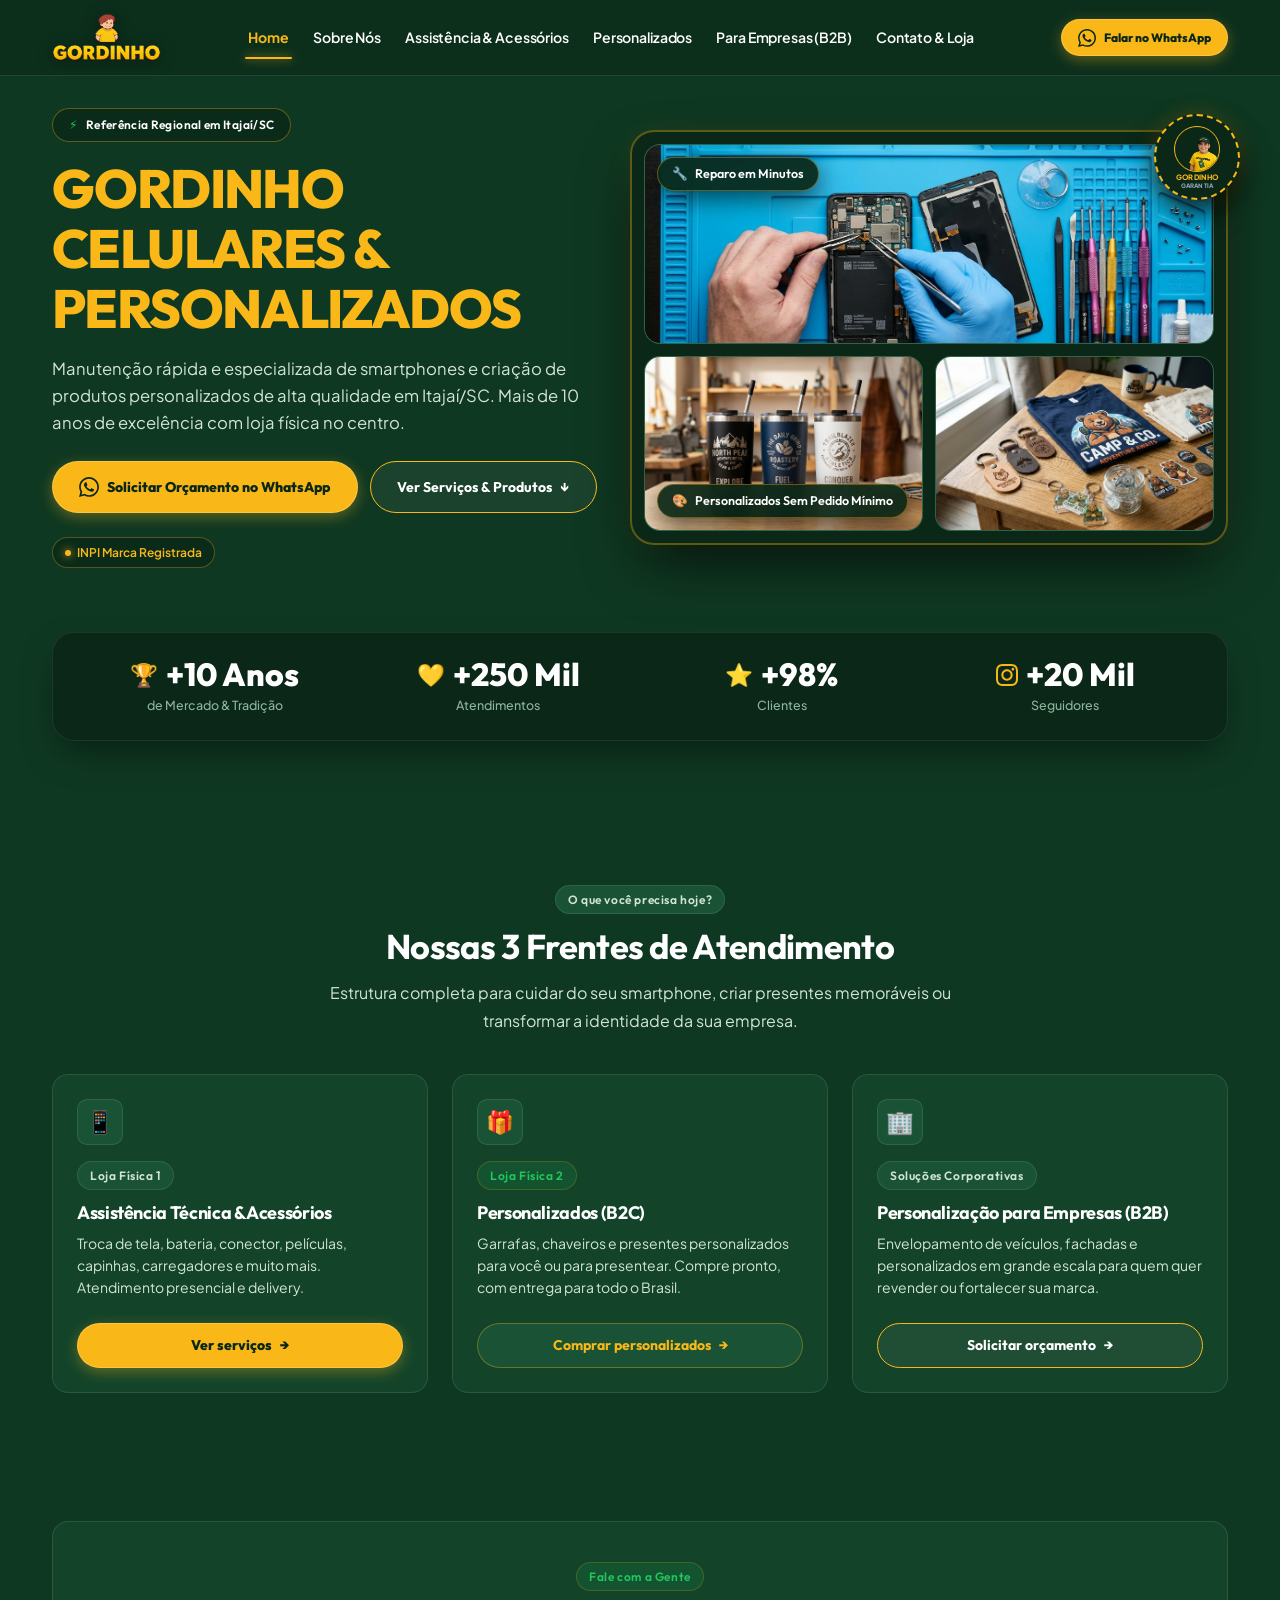
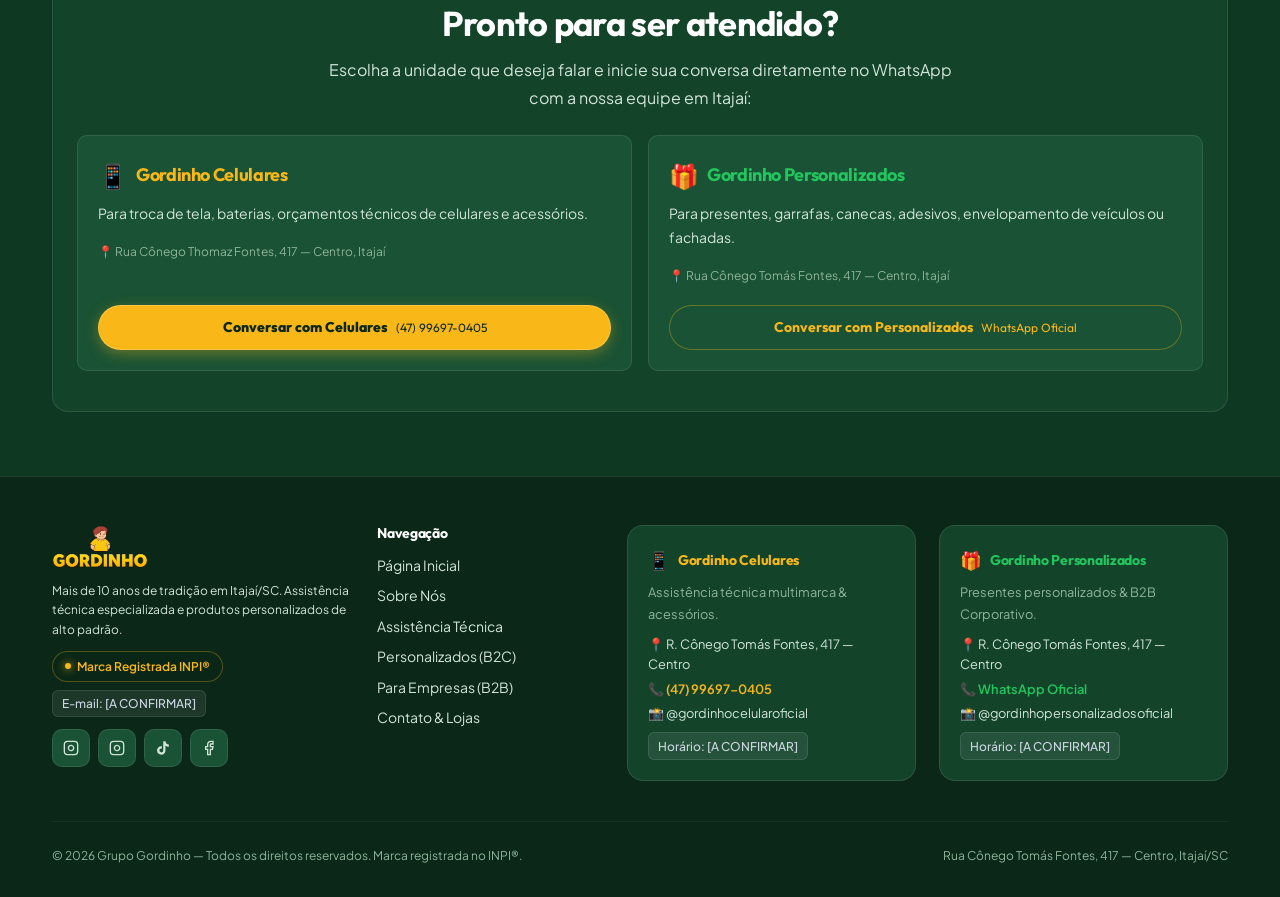
==== commit 317ec5e3: "feat: adicionar logo oficial com mascote e texto 3D em PNG transparente e novo favicon" ====
--- a/index.html
+++ b/index.html
@@ -5,8 +5,8 @@
   <meta name="viewport" content="width=device-width, initial-scale=1.0">
   <title>Gordinho Celulares &amp; Personalizados | Itajaí/SC</title>
   <meta name="description" content="Assistência técnica, acessórios e personalização de nível nacional, feita à mão em Itajaí/SC. +10 anos de mercado e +250 mil atendimentos.">
-  <link rel="icon" type="image/png" href="assets/images/mascot.png">
-  <link rel="icon" type="image/svg+xml" href="assets/images/mascot.svg">
+  <link rel="icon" type="image/png" href="assets/images/favicon.png">
+  <link rel="apple-touch-icon" href="assets/images/favicon.png">
   
   <!-- CSS Design System -->
   <link rel="stylesheet" href="css/variables.css">
@@ -72,7 +72,7 @@
     <div class="container header-container">
       <!-- Brand Logo -->
       <a href="index.html" class="brand-logo" aria-label="Página inicial Grupo Gordinho">
-        <img src="assets/images/logo.svg" alt="Grupo Gordinho - Celulares &amp; Personalizados" class="brand-logo-img">
+        <img src="assets/images/logo.png" alt="Grupo Gordinho - Celulares &amp; Personalizados" class="brand-logo-img">
       </a>
 
       <!-- Desktop Navigation (6 páginas/seções) -->
@@ -109,7 +109,7 @@
   <div class="mobile-drawer">
     <div>
       <div style="margin-bottom: var(--space-6); display: flex; align-items: center; justify-content: space-between;">
-        <img src="assets/images/logo.svg" alt="Grupo Gordinho" style="height: 38px;">
+        <img src="assets/images/logo.png" alt="Grupo Gordinho" style="height: 48px; width: auto;">
       </div>
       <nav class="mobile-nav-list">
         <a href="index.html" class="mobile-nav-link active">Home <span>→</span></a>
@@ -459,7 +459,7 @@
         
         <!-- Coluna 1: Informações da Marca -->
         <div>
-          <img src="assets/images/logo.svg" alt="Grupo Gordinho" style="height: 38px; margin-bottom: var(--space-3);">
+          <img src="assets/images/logo.png" alt="Grupo Gordinho" style="height: 44px; width: auto; margin-bottom: var(--space-3);">
           <p style="font-size: var(--text-xs); line-height: 1.6; margin-bottom: var(--space-3); color: var(--text-secondary);">
             Mais de 10 anos de tradição em Itajaí/SC. Assistência técnica especializada e produtos personalizados de alto padrão.
           </p>
--- a/css/components.css
+++ b/css/components.css
@@ -61,8 +61,11 @@
 }
 
 .brand-logo-img {
-  height: 40px;
+  height: 50px;
+  max-height: 52px;
   width: auto;
+  object-fit: contain;
+  filter: drop-shadow(0 2px 8px rgba(0, 0, 0, 0.35));
 }
 
 /* Desktop Nav (Linha única, organizada e espaçada) */
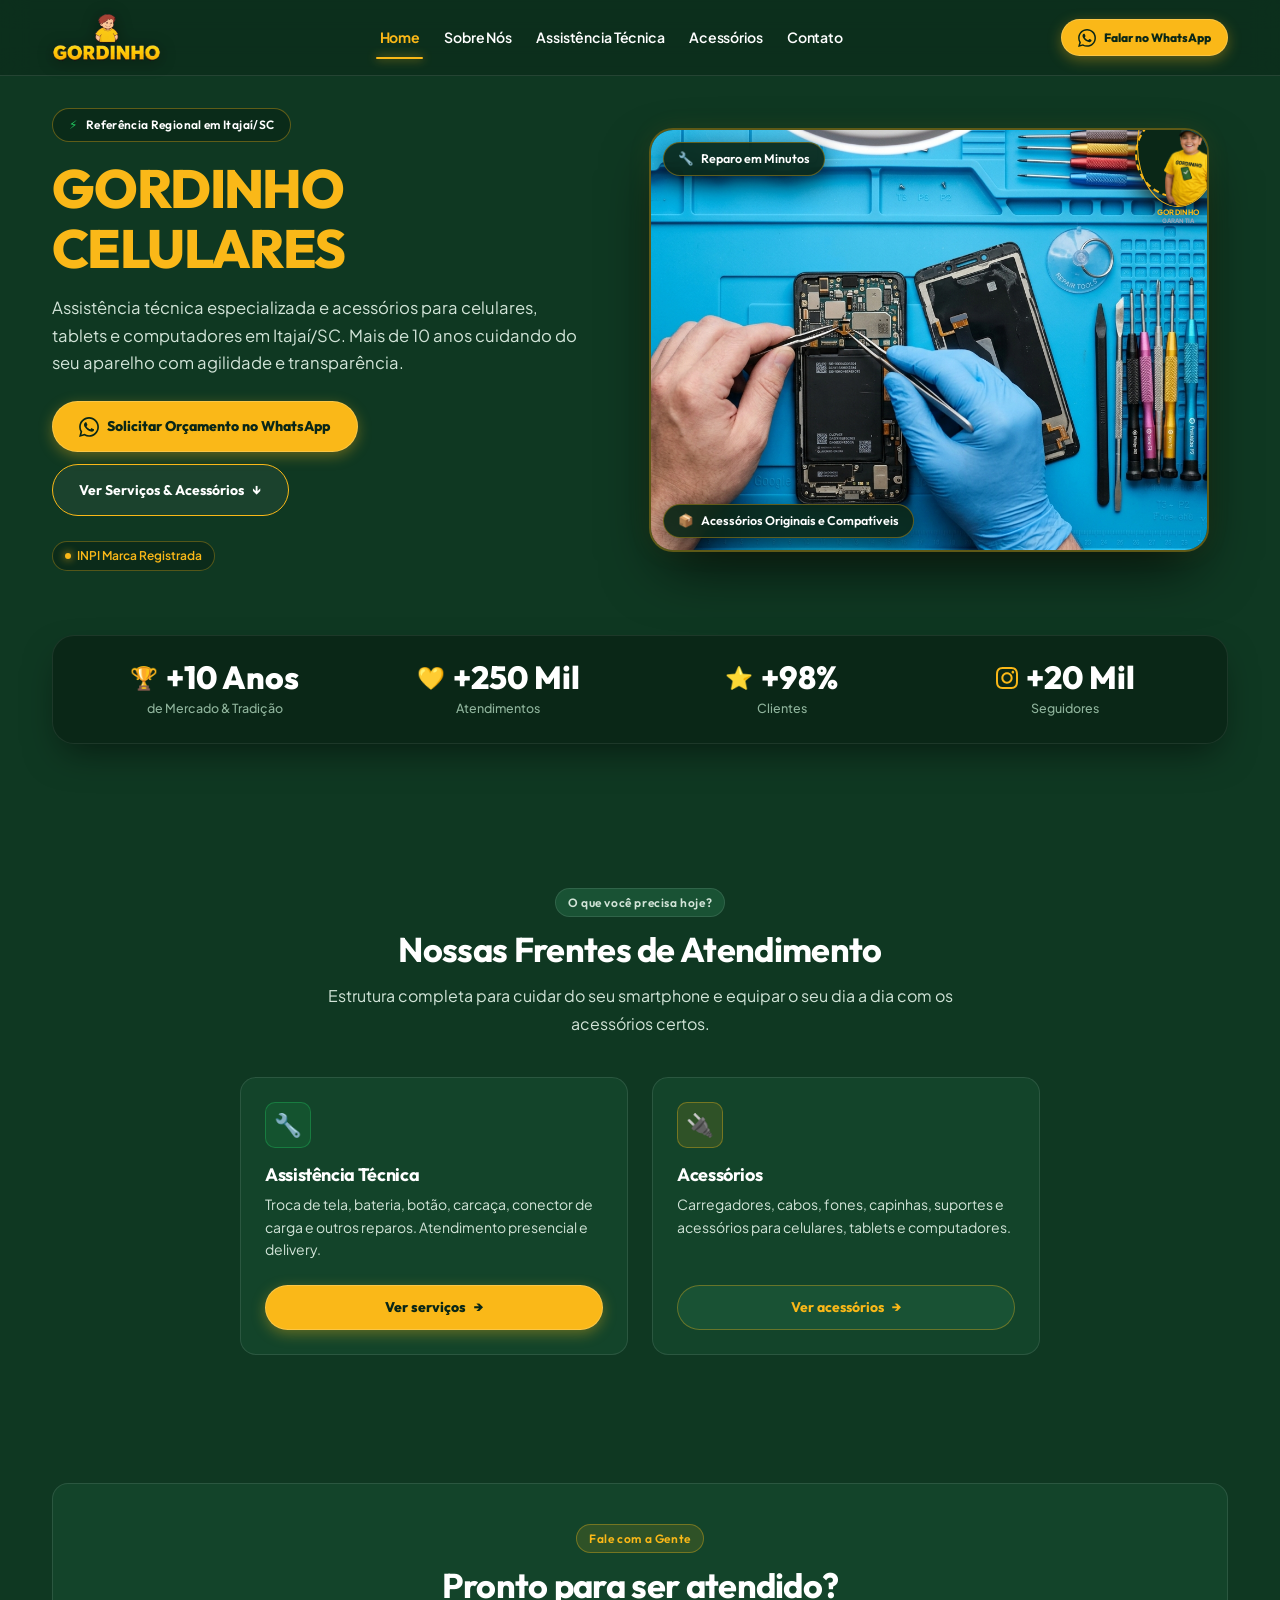
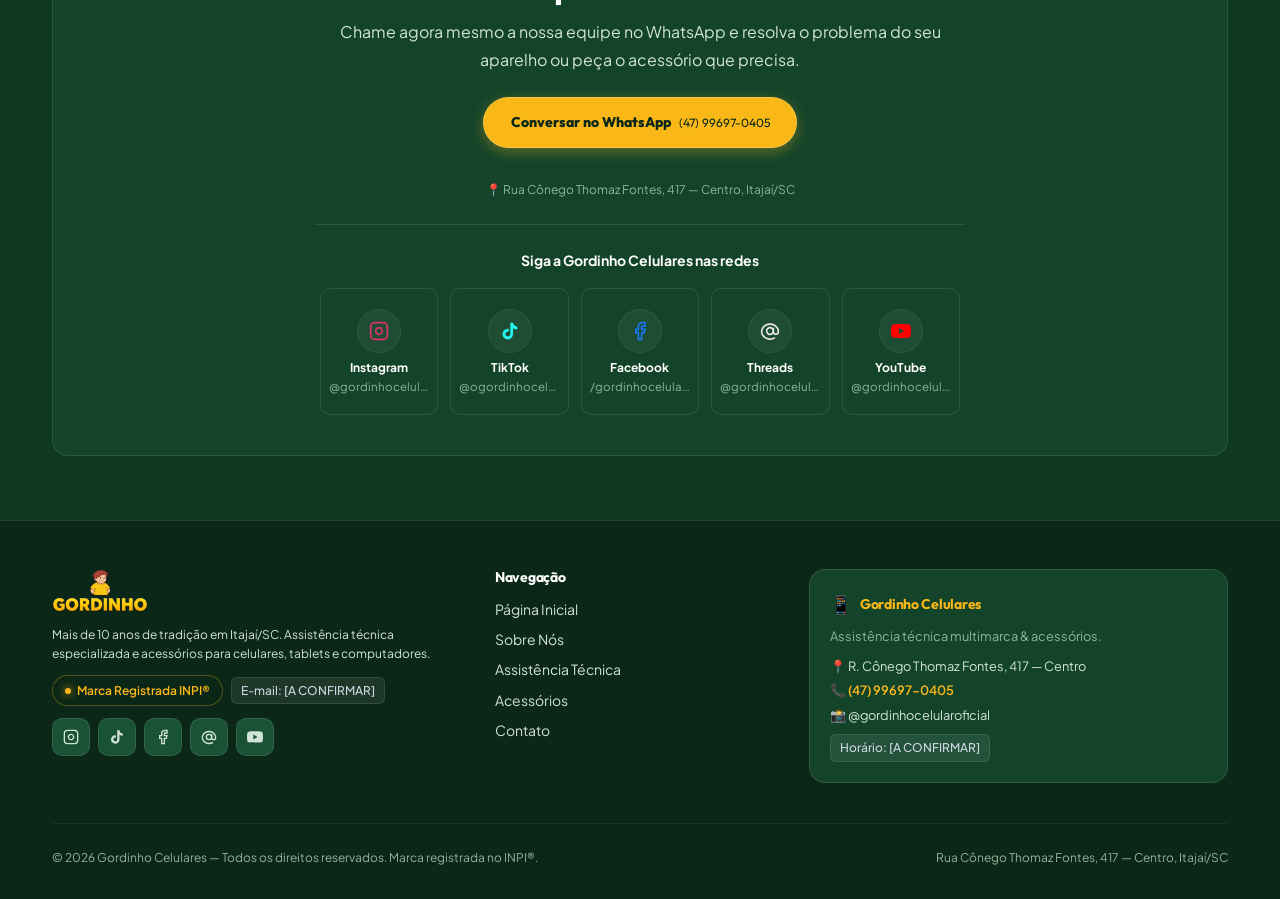
==== commit 09efba8e: "feat: refatoracao e modernizacao visual do layout, estilizacao e paginas" ====
--- a/index.html
+++ b/index.html
@@ -3,62 +3,44 @@
 <head>
   <meta charset="UTF-8">
   <meta name="viewport" content="width=device-width, initial-scale=1.0">
-  <title>Gordinho Celulares &amp; Personalizados | Itajaí/SC</title>
-  <meta name="description" content="Assistência técnica, acessórios e personalização de nível nacional, feita à mão em Itajaí/SC. +10 anos de mercado e +250 mil atendimentos.">
+  <title>Gordinho Celulares | Assistência Técnica &amp; Acessórios em Itajaí/SC</title>
+  <meta name="description" content="Assistência técnica especializada e acessórios para celulares, tablets e computadores em Itajaí/SC. +10 anos de mercado e +250 mil atendimentos.">
   <link rel="icon" type="image/png" href="assets/images/favicon.png">
   <link rel="apple-touch-icon" href="assets/images/favicon.png">
-  
+
   <!-- CSS Design System -->
   <link rel="stylesheet" href="css/variables.css">
   <link rel="stylesheet" href="css/global.css">
   <link rel="stylesheet" href="css/components.css">
   <link rel="stylesheet" href="css/pages.css">
 
-  <!-- Schema.org JSON-LD para as 2 Lojas Físicas em Itajaí -->
+  <!-- Schema.org JSON-LD para Gordinho Celulares -->
   <script type="application/ld+json">
   {
     "@context": "https://schema.org",
-    "@graph": [
-      {
-        "@type": "LocalBusiness",
-        "@id": "https://grupogordinho.com.br/#celulares",
-        "name": "Gordinho Celulares",
-        "description": "Assistência técnica especializada em smartphones e tablets, troca de tela, baterias e venda de acessórios.",
-        "telephone": "+5547996970405",
-        "address": {
-          "@type": "PostalAddress",
-          "streetAddress": "Rua Cônego Thomaz Fontes, 417",
-          "addressLocality": "Itajaí",
-          "addressRegion": "SC",
-          "postalCode": "88301-100",
-          "addressCountry": "BR"
-        },
-        "geo": {
-          "@type": "GeoCoordinates",
-          "latitude": -26.9079,
-          "longitude": -48.6619
-        },
-        "sameAs": [
-          "https://www.instagram.com/gordinhocelularoficial/"
-        ]
-      },
-      {
-        "@type": "LocalBusiness",
-        "@id": "https://grupogordinho.com.br/#personalizados",
-        "name": "Gordinho Personalizados",
-        "description": "Venda de produtos personalizados (garrafas, canecas, adesivos) e personalização para empresas (envelopamento, fachadas).",
-        "address": {
-          "@type": "PostalAddress",
-          "streetAddress": "Rua Cônego Tomás Fontes, 417",
-          "addressLocality": "Itajaí",
-          "addressRegion": "SC",
-          "postalCode": "88301-100",
-          "addressCountry": "BR"
-        },
-        "sameAs": [
-          "https://www.instagram.com/gordinhopersonalizadosoficial/"
-        ]
-      }
+    "@type": "LocalBusiness",
+    "@id": "https://gordinhocelulares.com.br/#negocio",
+    "name": "Gordinho Celulares",
+    "description": "Assistência técnica especializada em smartphones e tablets, troca de tela, baterias e venda de acessórios para celulares e computadores.",
+    "image": "https://gordinhocelulares.com.br/assets/images/logo.png",
+    "telephone": "+5547996970405",
+    "address": {
+      "@type": "PostalAddress",
+      "streetAddress": "Rua Cônego Thomaz Fontes, 417",
+      "addressLocality": "Itajaí",
+      "addressRegion": "SC",
+      "postalCode": "88301-100",
+      "addressCountry": "BR"
+    },
+    "geo": {
+      "@type": "GeoCoordinates",
+      "latitude": -26.9079,
+      "longitude": -48.6619
+    },
+    "sameAs": [
+      "https://www.instagram.com/gordinhocelularoficial/",
+      "https://www.tiktok.com/@ogordinhocelular",
+      "https://www.facebook.com/gordinhocelularoficial"
     ]
   }
   </script>
@@ -71,29 +53,28 @@
   <header class="site-header">
     <div class="container header-container">
       <!-- Brand Logo -->
-      <a href="index.html" class="brand-logo" aria-label="Página inicial Grupo Gordinho">
-        <img src="assets/images/logo.png" alt="Grupo Gordinho - Celulares &amp; Personalizados" class="brand-logo-img">
+      <a href="index.html" class="brand-logo" aria-label="Página inicial Gordinho Celulares">
+        <img src="assets/images/logo.png" alt="Gordinho Celulares" class="brand-logo-img">
       </a>
 
-      <!-- Desktop Navigation (6 páginas/seções) -->
+      <!-- Desktop Navigation -->
       <nav class="desktop-nav" aria-label="Navegação Principal">
         <a href="index.html" class="nav-link active">Home</a>
         <a href="sobre.html" class="nav-link">Sobre Nós</a>
-        <a href="assistencia.html" class="nav-link">Assistência &amp; Acessórios</a>
-        <a href="personalizados.html" class="nav-link">Personalizados</a>
-        <a href="empresas.html" class="nav-link">Para Empresas (B2B)</a>
-        <a href="contato.html" class="nav-link">Contato &amp; Loja</a>
+        <a href="assistencia.html" class="nav-link">Assistência Técnica</a>
+        <a href="acessorios.html" class="nav-link">Acessórios</a>
+        <a href="contato.html" class="nav-link">Contato</a>
       </nav>
 
       <!-- Header Actions -->
       <div class="header-actions">
-        <button type="button" class="btn btn-whatsapp btn-sm" data-open-whatsapp-modal aria-label="Falar no WhatsApp">
+        <a href="https://wa.me/5547996970405?text=Ol%C3%A1%21%20Gostaria%20de%20falar%20com%20o%20Gordinho%20Celulares." target="_blank" rel="noopener noreferrer" class="btn btn-whatsapp btn-sm" aria-label="Falar no WhatsApp">
           <svg width="18" height="18" viewBox="0 0 24 24" fill="currentColor"><path d="M.057 24l1.687-6.163c-1.041-1.804-1.588-3.849-1.587-5.946.003-6.556 5.338-11.891 11.893-11.891 3.181.001 6.167 1.24 8.413 3.488 2.245 2.248 3.481 5.236 3.48 8.414-.003 6.557-5.338 11.892-11.893 11.892-1.99-.001-3.951-.5-5.688-1.448l-6.305 1.654zm6.597-3.807c1.676.995 3.276 1.591 5.392 1.592 5.448 0 9.886-4.434 9.889-9.885.002-5.462-4.415-9.89-9.881-9.892-5.452 0-9.887 4.434-9.889 9.884-.001 2.225.651 3.891 1.746 5.634l-.999 3.648 3.742-.981zm11.387-5.464c-.074-.124-.272-.198-.57-.347-.297-.149-1.758-.868-2.031-.967-.272-.099-.47-.149-.669.149-.198.297-.768.967-.941 1.165-.173.198-.347.223-.644.074-.297-.149-1.255-.462-2.39-1.475-.883-.788-1.48-1.761-1.653-2.059-.173-.297-.018-.458.13-.606.134-.133.297-.347.446-.521.151-.172.2-.296.3-.495.099-.198.05-.372-.025-.521-.075-.148-.669-1.611-.916-2.206-.242-.579-.487-.501-.669-.51l-.57-.01c-.198 0-.52.074-.792.372s-1.04 1.016-1.04 2.479 1.065 2.876 1.213 3.074c.149.198 2.095 3.2 5.076 4.487.709.306 1.263.489 1.694.626.712.226 1.36.194 1.872.118.571-.085 1.758-.719 2.006-1.413.248-.695.248-1.29.173-1.414z"/></svg>
           <span>Falar no WhatsApp</span>
-        </button>
+        </a>
 
         <!-- Mobile Hamburguer Toggle -->
-        <button type="button" class="mobile-toggle-btn" aria-label="Abrir menu de navegação">
+        <button type="button" class="mobile-toggle-btn" id="mobileToggleBtn" aria-label="Abrir menu de navegação" aria-expanded="false" aria-controls="mobileDrawer">
           <span></span>
           <span></span>
           <span></span>
@@ -106,37 +87,36 @@
   <div class="mobile-drawer-backdrop"></div>
 
   <!-- Mobile Drawer Menu -->
-  <div class="mobile-drawer">
+  <div class="mobile-drawer" id="mobileDrawer">
     <div>
       <div style="margin-bottom: var(--space-6); display: flex; align-items: center; justify-content: space-between;">
-        <img src="assets/images/logo.png" alt="Grupo Gordinho" style="height: 48px; width: auto;">
-      </div>
-      <nav class="mobile-nav-list">
+        <img src="assets/images/logo.png" alt="Gordinho Celulares" style="height: 48px; width: auto;">
+      </div>
+      <nav class="mobile-nav-list" aria-label="Navegação Mobile">
         <a href="index.html" class="mobile-nav-link active">Home <span>→</span></a>
         <a href="sobre.html" class="mobile-nav-link">Sobre Nós <span>→</span></a>
-        <a href="assistencia.html" class="mobile-nav-link">Assistência &amp; Acessórios <span>→</span></a>
-        <a href="personalizados.html" class="mobile-nav-link">Personalizados (B2C) <span>→</span></a>
-        <a href="empresas.html" class="mobile-nav-link">Para Empresas (B2B) <span>→</span></a>
-        <a href="contato.html" class="mobile-nav-link">Contato &amp; Loja <span>→</span></a>
+        <a href="assistencia.html" class="mobile-nav-link">Assistência Técnica <span>→</span></a>
+        <a href="acessorios.html" class="mobile-nav-link">Acessórios <span>→</span></a>
+        <a href="contato.html" class="mobile-nav-link">Contato <span>→</span></a>
       </nav>
     </div>
 
     <div style="padding-top: var(--space-6); border-top: 1px solid var(--border-color);">
-      <button type="button" class="btn btn-whatsapp" style="width: 100%;" data-open-whatsapp-modal>
+      <a href="https://wa.me/5547996970405?text=Ol%C3%A1%21%20Gostaria%20de%20falar%20com%20o%20Gordinho%20Celulares." target="_blank" rel="noopener noreferrer" class="btn btn-whatsapp" style="width: 100%;">
         Falar no WhatsApp
-      </button>
+      </a>
     </div>
   </div>
 
   <main style="flex: 1;">
 
     <!-- =========================================================================
-         1. HERO SECTION (BENTO GRID & FOTOGRAFIAS REAIS)
+         1. HERO SECTION
          ========================================================================= -->
     <section class="hero-section">
       <div class="container">
         <div class="hero-grid">
-          
+
           <!-- Hero Text Content -->
           <div class="hero-content">
             <div class="hero-tag-badge">
@@ -145,21 +125,21 @@
             </div>
 
             <h1 class="hero-title">
-              Gordinho Celulares &amp; Personalizados
+              Gordinho Celulares
             </h1>
 
             <p class="hero-text">
-              Manutenção rápida e especializada de smartphones e criação de produtos personalizados de alta qualidade em Itajaí/SC. Mais de 10 anos de excelência com loja física no centro.
+              Assistência técnica especializada e acessórios para celulares, tablets e computadores em Itajaí/SC. Mais de 10 anos cuidando do seu aparelho com agilidade e transparência.
             </p>
 
             <div class="hero-actions">
-              <button type="button" class="btn btn-whatsapp btn-lg" data-open-whatsapp-modal aria-label="Solicitar Orçamento no WhatsApp">
+              <a href="https://wa.me/5547996970405?text=Ol%C3%A1%21%20Gostaria%20de%20um%20or%C3%A7amento%20no%20Gordinho%20Celulares." target="_blank" rel="noopener noreferrer" class="btn btn-whatsapp btn-lg" aria-label="Solicitar Orçamento no WhatsApp">
                 <svg width="20" height="20" viewBox="0 0 24 24" fill="currentColor"><path d="M.057 24l1.687-6.163c-1.041-1.804-1.588-3.849-1.587-5.946.003-6.556 5.338-11.891 11.893-11.891 3.181.001 6.167 1.24 8.413 3.488 2.245 2.248 3.481 5.236 3.48 8.414-.003 6.557-5.338 11.892-11.893 11.892-1.99-.001-3.951-.5-5.688-1.448l-6.305 1.654zm6.597-3.807c1.676.995 3.276 1.591 5.392 1.592 5.448 0 9.886-4.434 9.889-9.885.002-5.462-4.415-9.89-9.881-9.892-5.452 0-9.887 4.434-9.889 9.884-.001 2.225.651 3.891 1.746 5.634l-.999 3.648 3.742-.981zm11.387-5.464c-.074-.124-.272-.198-.57-.347-.297-.149-1.758-.868-2.031-.967-.272-.099-.47-.149-.669.149-.198.297-.768.967-.941 1.165-.173.198-.347.223-.644.074-.297-.149-1.255-.462-2.39-1.475-.883-.788-1.48-1.761-1.653-2.059-.173-.297-.018-.458.13-.606.134-.133.297-.347.446-.521.151-.172.2-.296.3-.495.099-.198.05-.372-.025-.521-.075-.148-.669-1.611-.916-2.206-.242-.579-.487-.501-.669-.51l-.57-.01c-.198 0-.52.074-.792.372s-1.04 1.016-1.04 2.479 1.065 2.876 1.213 3.074c.149.198 2.095 3.2 5.076 4.487.709.306 1.263.489 1.694.626.712.226 1.36.194 1.872.118.571-.085 1.758-.719 2.006-1.413.248-.695.248-1.29.173-1.414z"/></svg>
                 <span>Solicitar Orçamento no WhatsApp</span>
-              </button>
+              </a>
 
               <a href="#frentes" class="btn btn-secondary btn-lg">
-                <span>Ver Serviços &amp; Produtos</span>
+                <span>Ver Serviços &amp; Acessórios</span>
                 <span>↓</span>
               </a>
             </div>
@@ -169,40 +149,26 @@
             </div>
           </div>
 
-          <!-- Hero Bento Collage (Fotografias Reais) -->
+          <!-- Hero Visual (Fotografia Real) -->
           <div class="hero-visual">
-            <div class="hero-bento-collage">
-              
+            <div class="hero-single-image">
+              <img src="assets/images/hero-repair.jpg" alt="Manutenção e assistência técnica especializada de smartphones em bancada profissional" loading="eager">
+
+              <div class="bento-floating-badge badge-pos-top-left">
+                <span>🔧</span>
+                <span>Reparo em Minutos</span>
+              </div>
+              <div class="bento-floating-badge badge-pos-bottom-left">
+                <span>📦</span>
+                <span>Acessórios Originais e Compatíveis</span>
+              </div>
+
               <!-- Selo Circular de Garantia com Mascote -->
               <div class="bento-seal-badge" title="Gordinho Qualidade Garantida">
                 <img src="assets/images/mascot.png" alt="Mascote Gordinho" class="bento-seal-img">
                 <span class="bento-seal-text">Gordinho</span>
                 <span class="bento-seal-text" style="font-size: 0.38rem; color: #94A3B8;">Garantia</span>
               </div>
-
-              <!-- Tile 1 (Top): Assistência Técnica -->
-              <div class="bento-tile bento-tile-top">
-                <img src="assets/images/hero-repair.jpg" alt="Manutenção e assistência técnica especializada de smartphones em bancada profissional" loading="eager">
-                <div class="bento-floating-badge badge-pos-top-left">
-                  <span>🔧</span>
-                  <span>Reparo em Minutos</span>
-                </div>
-              </div>
-
-              <!-- Tile 2 (Bottom-Left): Garrafas & Copos Térmicos -->
-              <div class="bento-tile">
-                <img src="assets/images/hero-cups.jpg" alt="Copos e garrafas térmicas com gravação a laser personalizada" loading="lazy">
-                <div class="bento-floating-badge badge-pos-bottom-left">
-                  <span>🎨</span>
-                  <span>Personalizados Sem Pedido Mínimo</span>
-                </div>
-              </div>
-
-              <!-- Tile 3 (Bottom-Right): Brindes & Merch -->
-              <div class="bento-tile">
-                <img src="assets/images/hero-merch.jpg" alt="Chaveiros gravados a laser, camisetas DTF e brindes corporativos" loading="lazy">
-              </div>
-
             </div>
           </div>
 
@@ -216,7 +182,7 @@
     <section class="container" style="margin-bottom: var(--space-20);">
       <div class="proof-strip">
         <div class="proof-grid">
-          
+
           <!-- Stat 1 -->
           <div class="proof-item">
             <div class="proof-item-header">
@@ -262,31 +228,30 @@
     </section>
 
     <!-- =========================================================================
-         3. OS 3 BLOCOS DE ENTRADA DO NEGÓCIO
+         3. AS 2 FRENTES DE ATENDIMENTO
          ========================================================================= -->
     <section id="frentes" class="section">
       <div class="container">
-        
+
         <div class="section-header">
           <div class="section-tag">O que você precisa hoje?</div>
-          <h2 class="section-title">Nossas 3 Frentes de Atendimento</h2>
+          <h2 class="section-title">Nossas Frentes de Atendimento</h2>
           <p class="section-subtitle">
-            Estrutura completa para cuidar do seu smartphone, criar presentes memoráveis ou transformar a identidade da sua empresa.
+            Estrutura completa para cuidar do seu smartphone e equipar o seu dia a dia com os acessórios certos.
           </p>
         </div>
 
-        <div class="entrance-cards-grid">
-          
-          <!-- Bloco 1: Assistência Técnica & Acessórios -->
-          <div class="entrance-card entrance-card-celulares">
+        <div class="entrance-cards-grid cols-2" style="max-width: 800px; margin: 0 auto;">
+
+          <!-- Bloco 1: Assistência Técnica -->
+          <div class="entrance-card">
             <div class="entrance-card-body">
-              <div class="card-icon-wrapper card-icon-green">📱</div>
-              <div class="section-tag" style="margin-bottom: var(--space-3);">Loja Física 1</div>
+              <div class="card-icon-wrapper card-icon-green">🔧</div>
               <h3 class="entrance-card-title">
-                Assistência Técnica &amp; Acessórios
+                Assistência Técnica
               </h3>
               <p class="entrance-card-text">
-                Troca de tela, bateria, conector, películas, capinhas, carregadores e muito mais. Atendimento presencial e delivery.
+                Troca de tela, bateria, botão, carcaça, conector de carga e outros reparos. Atendimento presencial e delivery.
               </p>
             </div>
             <div>
@@ -297,108 +262,98 @@
             </div>
           </div>
 
-          <!-- Bloco 2: Personalizados B2C -->
-          <div class="entrance-card entrance-card-personalizados">
+          <!-- Bloco 2: Acessórios -->
+          <div class="entrance-card">
             <div class="entrance-card-body">
-              <div class="card-icon-wrapper card-icon-yellow">🎁</div>
-              <div class="section-tag tag-yellow" style="margin-bottom: var(--space-3);">Loja Física 2</div>
+              <div class="card-icon-wrapper card-icon-yellow">🔌</div>
               <h3 class="entrance-card-title">
-                Personalizados (B2C)
+                Acessórios
               </h3>
               <p class="entrance-card-text">
-                Garrafas, chaveiros e presentes personalizados para você ou para presentear. Compre pronto, com entrega para todo o Brasil.
+                Carregadores, cabos, fones, capinhas, suportes e acessórios para celulares, tablets e computadores.
               </p>
             </div>
             <div>
-              <a href="personalizados.html" class="btn btn-accent" style="width: 100%;">
-                <span>Comprar personalizados</span>
+              <a href="acessorios.html" class="btn btn-accent" style="width: 100%;">
+                <span>Ver acessórios</span>
                 <span>→</span>
               </a>
             </div>
           </div>
 
-          <!-- Bloco 3: Personalização B2B -->
-          <div class="entrance-card entrance-card-b2b">
-            <div class="entrance-card-body">
-              <div class="card-icon-wrapper card-icon-blue">🏢</div>
-              <div class="section-tag tag-neutral" style="margin-bottom: var(--space-3);">Soluções Corporativas</div>
-              <h3 class="entrance-card-title">
-                Personalização para Empresas (B2B)
-              </h3>
-              <p class="entrance-card-text">
-                Envelopamento de veículos, fachadas e personalizados em grande escala para quem quer revender ou fortalecer sua marca.
-              </p>
-            </div>
-            <div>
-              <a href="empresas.html" class="btn btn-secondary" style="width: 100%;">
-                <span>Solicitar orçamento</span>
-                <span>→</span>
-              </a>
-            </div>
-          </div>
-
         </div>
 
       </div>
     </section>
 
     <!-- =========================================================================
-         4. SEÇÃO FINAL DE CTA DUPLO (WHATSAPPS DAS DUAS LOJAS)
+         4. CTA FINAL + REDES SOCIAIS EM DESTAQUE
          ========================================================================= -->
     <section class="section">
       <div class="container">
-        <div class="dual-cta-section">
-          
-          <div style="text-align: center; max-width: 650px; margin: 0 auto;">
+        <div class="dual-cta-section" style="text-align: center;">
+
+          <div style="max-width: 650px; margin: 0 auto;">
             <div class="section-tag tag-yellow">Fale com a Gente</div>
             <h2 style="margin-bottom: var(--space-3);">Pronto para ser atendido?</h2>
-            <p style="font-size: var(--text-base); color: var(--text-secondary);">
-              Escolha a unidade que deseja falar e inicie sua conversa diretamente no WhatsApp com a nossa equipe em Itajaí:
+            <p style="font-size: var(--text-base); color: var(--text-secondary); margin-bottom: var(--space-6);">
+              Chame agora mesmo a nossa equipe no WhatsApp e resolva o problema do seu aparelho ou peça o acessório que precisa.
             </p>
-          </div>
-
-          <div class="dual-cta-grid">
-            
-            <!-- Loja Celulares -->
-            <div class="cta-store-card border-green">
-              <div>
-                <div style="display: flex; align-items: center; gap: var(--space-2); margin-bottom: var(--space-2);">
-                  <span style="font-size: 1.5rem;">📱</span>
-                  <h3 style="font-size: var(--text-lg); color: var(--color-primary);">Gordinho Celulares</h3>
-                </div>
-                <p style="font-size: var(--text-sm); margin-bottom: var(--space-4);">
-                  Para troca de tela, baterias, orçamentos técnicos de celulares e acessórios.
-                </p>
-                <div style="font-size: var(--text-xs); color: var(--text-muted); margin-bottom: var(--space-5);">
-                  📍 Rua Cônego Thomaz Fontes, 417 — Centro, Itajaí
-                </div>
-              </div>
-              <a href="https://wa.me/5547996970405?text=Ol%C3%A1%21%20Gostaria%20de%20um%20or%C3%A7amento%20no%20Gordinho%20Celulares." target="_blank" rel="noopener noreferrer" class="btn btn-whatsapp" style="width: 100%;">
-                <span>Conversar com Celulares</span>
+
+            <div class="flex items-center justify-center gap-4" style="flex-wrap: wrap; margin-bottom: var(--space-8);">
+              <a href="https://wa.me/5547996970405?text=Ol%C3%A1%21%20Gostaria%20de%20um%20or%C3%A7amento%20no%20Gordinho%20Celulares." target="_blank" rel="noopener noreferrer" class="btn btn-whatsapp btn-lg">
+                <span>Conversar no WhatsApp</span>
                 <span style="font-weight: normal; font-size: var(--text-xs);">(47) 99697-0405</span>
               </a>
             </div>
 
-            <!-- Loja Personalizados -->
-            <div class="cta-store-card border-yellow">
-              <div>
-                <div style="display: flex; align-items: center; gap: var(--space-2); margin-bottom: var(--space-2);">
-                  <span style="font-size: 1.5rem;">🎁</span>
-                  <h3 style="font-size: var(--text-lg); color: var(--color-accent);">Gordinho Personalizados</h3>
-                </div>
-                <p style="font-size: var(--text-sm); margin-bottom: var(--space-4);">
-                  Para presentes, garrafas, canecas, adesivos, envelopamento de veículos ou fachadas.
-                </p>
-                <div style="font-size: var(--text-xs); color: var(--text-muted); margin-bottom: var(--space-5);">
-                  📍 Rua Cônego Tomás Fontes, 417 — Centro, Itajaí
-                </div>
+            <div style="font-size: var(--text-xs); color: var(--text-muted); margin-bottom: var(--space-6);">
+              📍 Rua Cônego Thomaz Fontes, 417 — Centro, Itajaí/SC
+            </div>
+
+            <!-- Redes Sociais em Evidência -->
+            <div style="border-top: 1px solid var(--border-color); padding-top: var(--space-6);">
+              <p style="font-size: var(--text-sm); font-weight: 700; color: var(--text-primary); margin-bottom: var(--space-4);">
+                Siga a Gordinho Celulares nas redes
+              </p>
+              <div class="social-proof-row">
+                <a href="https://www.instagram.com/gordinhocelularoficial/" target="_blank" rel="noopener noreferrer" class="social-network-card" aria-label="Instagram Gordinho Celulares">
+                  <div class="social-network-icon" style="color: #E1306C;">
+                    <svg width="20" height="20" viewBox="0 0 24 24" fill="none" stroke="currentColor" stroke-width="2" aria-hidden="true"><rect width="20" height="20" x="2" y="2" rx="5" ry="5"/><path d="M16 11.37A4 4 0 1 1 12.63 8 4 4 0 0 1 16 11.37z"/><line x1="17.5" x2="17.51" y1="6.5" y2="6.5"/></svg>
+                  </div>
+                  <div class="social-network-title">Instagram</div>
+                  <div class="social-network-handle">@gordinhocelularoficial</div>
+                </a>
+                <a href="https://www.tiktok.com/@ogordinhocelular" target="_blank" rel="noopener noreferrer" class="social-network-card" aria-label="TikTok Gordinho Celulares">
+                  <div class="social-network-icon" style="color: #25F4EE;">
+                    <svg width="20" height="20" viewBox="0 0 24 24" fill="currentColor" aria-hidden="true"><path d="M19.59 6.69a4.83 4.83 0 0 1-3.77-4.25V2h-3.45v13.67a2.89 2.89 0 0 1-5.2 1.74 2.89 2.89 0 0 1 2.31-4.64c.298-.002.595.042.88.13V9.4a6.33 6.33 0 0 0-.88-.06A6.34 6.34 0 0 0 3 15.68a6.34 6.34 0 0 0 10.82 4.49 6.27 6.27 0 0 0 1.86-4.5V8.55a8.28 8.28 0 0 0 5.07 1.74v-3.6z"/></svg>
+                  </div>
+                  <div class="social-network-title">TikTok</div>
+                  <div class="social-network-handle">@ogordinhocelular</div>
+                </a>
+                <a href="https://www.facebook.com/gordinhocelularoficial" target="_blank" rel="noopener noreferrer" class="social-network-card" aria-label="Facebook Gordinho Celulares">
+                  <div class="social-network-icon" style="color: #1877F2;">
+                    <svg width="20" height="20" viewBox="0 0 24 24" fill="none" stroke="currentColor" stroke-width="2" aria-hidden="true"><path d="M18 2h-3a5 5 0 0 0-5 5v3H7v4h3v8h4v-8h3l1-4h-4V7a1 1 0 0 1 1-1h3z"/></svg>
+                  </div>
+                  <div class="social-network-title">Facebook</div>
+                  <div class="social-network-handle">/gordinhocelularoficial</div>
+                </a>
+                <a href="https://www.threads.net/@gordinhocelularoficial" target="_blank" rel="noopener noreferrer" class="social-network-card" aria-label="Threads Gordinho Celulares">
+                  <div class="social-network-icon" style="color: #E5E5E5;">
+                    <svg width="20" height="20" viewBox="0 0 24 24" fill="none" stroke="currentColor" stroke-width="2" aria-hidden="true"><circle cx="12" cy="12" r="4"/><path d="M16 8v5a3 3 0 0 0 6 0v-1a10 9 0 1 0-4 8"/></svg>
+                  </div>
+                  <div class="social-network-title">Threads</div>
+                  <div class="social-network-handle">@gordinhocelularoficial</div>
+                </a>
+                <a href="https://www.youtube.com/@gordinhocelularoficial" target="_blank" rel="noopener noreferrer" class="social-network-card" aria-label="YouTube Gordinho Celulares">
+                  <div class="social-network-icon" style="color: #FF0000;">
+                    <svg width="20" height="20" viewBox="0 0 24 24" fill="currentColor" aria-hidden="true"><path d="M23.498 6.186a3.016 3.016 0 0 0-2.122-2.136C19.505 3.545 12 3.545 12 3.545s-7.505 0-9.377.505A3.016 3.016 0 0 0 .502 6.186 31.36 31.36 0 0 0 0 12a31.36 31.36 0 0 0 .502 5.814 3.016 3.016 0 0 0 2.122 2.136c1.871.505 9.376.505 9.376.505s7.505 0 9.377-.505a3.016 3.016 0 0 0 2.122-2.136A31.36 31.36 0 0 0 24 12a31.36 31.36 0 0 0-.502-5.814zM9.545 15.568V8.432L15.818 12l-6.273 3.568z"/></svg>
+                  </div>
+                  <div class="social-network-title">YouTube</div>
+                  <div class="social-network-handle">@gordinhocelularoficial</div>
+                </a>
               </div>
-              <a href="https://wa.me/message/Y65VYC3IEKBXA1" target="_blank" rel="noopener noreferrer" class="btn btn-accent" style="width: 100%;">
-                <span>Conversar com Personalizados</span>
-                <span style="font-weight: normal; font-size: var(--text-xs);">WhatsApp Oficial</span>
-              </a>
-            </div>
-
+            </div>
           </div>
 
         </div>
@@ -408,79 +363,41 @@
   </main>
 
   <!-- =========================================================================
-       MODAL: SELETOR DE WHATSAPP
-       ========================================================================= -->
-  <div class="whatsapp-modal-backdrop" id="whatsappModal" role="dialog" aria-modal="true" aria-labelledby="modalTitle">
-    <div class="whatsapp-modal">
-      <button type="button" class="modal-close-btn" data-close-whatsapp-modal aria-label="Fechar modal">✕</button>
-      
-      <div style="display: flex; align-items: center; gap: var(--space-3); margin-bottom: var(--space-4);">
-        <div style="width: 44px; height: 44px; background: rgba(16, 185, 129, 0.15); border-radius: var(--radius-md); display: flex; align-items: center; justify-content: center; color: var(--color-primary);">
-          <svg width="24" height="24" viewBox="0 0 24 24" fill="currentColor"><path d="M.057 24l1.687-6.163c-1.041-1.804-1.588-3.849-1.587-5.946.003-6.556 5.338-11.891 11.893-11.891 3.181.001 6.167 1.24 8.413 3.488 2.245 2.248 3.481 5.236 3.48 8.414-.003 6.557-5.338 11.892-11.893 11.892-1.99-.001-3.951-.5-5.688-1.448l-6.305 1.654zm6.597-3.807c1.676.995 3.276 1.591 5.392 1.592 5.448 0 9.886-4.434 9.889-9.885.002-5.462-4.415-9.89-9.881-9.892-5.452 0-9.887 4.434-9.889 9.884-.001 2.225.651 3.891 1.746 5.634l-.999 3.648 3.742-.981zm11.387-5.464c-.074-.124-.272-.198-.57-.347-.297-.149-1.758-.868-2.031-.967-.272-.099-.47-.149-.669.149-.198.297-.768.967-.941 1.165-.173.198-.347.223-.644.074-.297-.149-1.255-.462-2.39-1.475-.883-.788-1.48-1.761-1.653-2.059-.173-.297-.018-.458.13-.606.134-.133.297-.347.446-.521.151-.172.2-.296.3-.495.099-.198.05-.372-.025-.521-.075-.148-.669-1.611-.916-2.206-.242-.579-.487-.501-.669-.51l-.57-.01c-.198 0-.52.074-.792.372s-1.04 1.016-1.04 2.479 1.065 2.876 1.213 3.074c.149.198 2.095 3.2 5.076 4.487.709.306 1.263.489 1.694.626.712.226 1.36.194 1.872.118.571-.085 1.758-.719 2.006-1.413.248-.695.248-1.29.173-1.414z"/></svg>
-        </div>
-        <div>
-          <h3 id="modalTitle" style="font-size: var(--text-lg); margin-bottom: 2px;">Falar com o Grupo Gordinho</h3>
-          <p style="font-size: var(--text-xs); color: var(--text-secondary);">Escolha o setor que deseja contatar no WhatsApp:</p>
-        </div>
-      </div>
-
-      <!-- Opção 1: Celulares -->
-      <a href="https://wa.me/5547996970405?text=Ol%C3%A1%21%20Gostaria%20de%20um%20or%C3%A7amento%20no%20Gordinho%20Celulares." target="_blank" rel="noopener noreferrer" class="store-choice-card">
-        <div style="font-size: 1.5rem; color: var(--color-primary);">📱</div>
-        <div style="flex: 1;">
-          <div style="font-weight: 700; color: var(--text-primary); font-size: var(--text-sm);">Gordinho Celulares</div>
-          <div style="font-size: var(--text-xs); color: var(--text-secondary);">Assistência técnica, telas, baterias e acessórios</div>
-          <div style="font-size: var(--text-xs); color: var(--color-primary); margin-top: 2px; font-weight: 600;">(47) 99697-0405 • R. Cônego Tomás Fontes, 417</div>
-        </div>
-        <span style="color: var(--color-primary); font-weight: 700;">→</span>
-      </a>
-
-      <!-- Opção 2: Personalizados (B2C & B2B) -->
-      <a href="https://wa.me/message/Y65VYC3IEKBXA1" target="_blank" rel="noopener noreferrer" class="store-choice-card">
-        <div style="font-size: 1.5rem; color: var(--color-accent);">🎁</div>
-        <div style="flex: 1;">
-          <div style="font-weight: 700; color: var(--text-primary); font-size: var(--text-sm);">Gordinho Personalizados</div>
-          <div style="font-size: var(--text-xs); color: var(--text-secondary);">Garrafas, canecas, brindes, frotas e fachadas</div>
-          <div style="font-size: var(--text-xs); color: var(--color-accent); margin-top: 2px; font-weight: 600;">WhatsApp Oficial • R. Cônego Tomás Fontes, 417</div>
-        </div>
-        <span style="color: var(--color-accent); font-weight: 700;">→</span>
-      </a>
-    </div>
-  </div>
-
-  <!-- =========================================================================
-       FOOTER (Duas Lojas Físicas Separadas + Redes do Grupo)
+       FOOTER
        ========================================================================= -->
   <footer class="site-footer">
     <div class="container">
-      
-      <!-- 4 Colunas Balanceadas -->
+
+      <!-- 3 Colunas Balanceadas -->
       <div class="footer-grid">
-        
+
         <!-- Coluna 1: Informações da Marca -->
         <div>
-          <img src="assets/images/logo.png" alt="Grupo Gordinho" style="height: 44px; width: auto; margin-bottom: var(--space-3);">
+          <img src="assets/images/logo.png" alt="Gordinho Celulares" style="height: 44px; width: auto; margin-bottom: var(--space-3);">
           <p style="font-size: var(--text-xs); line-height: 1.6; margin-bottom: var(--space-3); color: var(--text-secondary);">
-            Mais de 10 anos de tradição em Itajaí/SC. Assistência técnica especializada e produtos personalizados de alto padrão.
+            Mais de 10 anos de tradição em Itajaí/SC. Assistência técnica especializada e acessórios para celulares, tablets e computadores.
           </p>
           <div style="display: flex; gap: var(--space-2); align-items: center; flex-wrap: wrap; margin-bottom: var(--space-3);">
             <span class="badge-inpi">Marca Registrada INPI®</span>
             <span class="badge-confirm">E-mail: [A CONFIRMAR]</span>
           </div>
 
-          <!-- Redes Sociais do Grupo -->
+          <!-- Redes Sociais -->
           <div class="social-links-row" style="margin-top: var(--space-2);">
-            <a href="https://www.instagram.com/gordinhocelularoficial/" target="_blank" rel="noopener noreferrer" class="social-btn" title="Instagram Celulares">
-              <svg width="16" height="16" viewBox="0 0 24 24" fill="none" stroke="currentColor" stroke-width="2"><rect width="20" height="20" x="2" y="2" rx="5" ry="5"/><path d="M16 11.37A4 4 0 1 1 12.63 8 4 4 0 0 1 16 11.37z"/><line x1="17.5" x2="17.51" y1="6.5" y2="6.5"/></svg>
+            <a href="https://www.instagram.com/gordinhocelularoficial/" target="_blank" rel="noopener noreferrer" class="social-btn" title="Instagram" aria-label="Instagram">
+              <svg width="16" height="16" viewBox="0 0 24 24" fill="none" stroke="currentColor" stroke-width="2" aria-hidden="true"><rect width="20" height="20" x="2" y="2" rx="5" ry="5"/><path d="M16 11.37A4 4 0 1 1 12.63 8 4 4 0 0 1 16 11.37z"/><line x1="17.5" x2="17.51" y1="6.5" y2="6.5"/></svg>
             </a>
-            <a href="https://www.instagram.com/gordinhopersonalizadosoficial/" target="_blank" rel="noopener noreferrer" class="social-btn" title="Instagram Personalizados">
-              <svg width="16" height="16" viewBox="0 0 24 24" fill="none" stroke="currentColor" stroke-width="2"><rect width="20" height="20" x="2" y="2" rx="5" ry="5"/><path d="M16 11.37A4 4 0 1 1 12.63 8 4 4 0 0 1 16 11.37z"/><line x1="17.5" x2="17.51" y1="6.5" y2="6.5"/></svg>
+            <a href="https://www.tiktok.com/@ogordinhocelular" target="_blank" rel="noopener noreferrer" class="social-btn" title="TikTok" aria-label="TikTok">
+              <svg width="16" height="16" viewBox="0 0 24 24" fill="currentColor" aria-hidden="true"><path d="M19.59 6.69a4.83 4.83 0 0 1-3.77-4.25V2h-3.45v13.67a2.89 2.89 0 0 1-5.2 1.74 2.89 2.89 0 0 1 2.31-4.64c.298-.002.595.042.88.13V9.4a6.33 6.33 0 0 0-.88-.06A6.34 6.34 0 0 0 3 15.68a6.34 6.34 0 0 0 10.82 4.49 6.27 6.27 0 0 0 1.86-4.5V8.55a8.28 8.28 0 0 0 5.07 1.74v-3.6z"/></svg>
             </a>
-            <a href="https://www.tiktok.com/@ogordinhocelular" target="_blank" rel="noopener noreferrer" class="social-btn" title="TikTok @ogordinhocelular">
-              <svg width="16" height="16" viewBox="0 0 24 24" fill="currentColor"><path d="M19.59 6.69a4.83 4.83 0 0 1-3.77-4.25V2h-3.45v13.67a2.89 2.89 0 0 1-5.2 1.74 2.89 2.89 0 0 1 2.31-4.64c.298-.002.595.042.88.13V9.4a6.33 6.33 0 0 0-.88-.06A6.34 6.34 0 0 0 3 15.68a6.34 6.34 0 0 0 10.82 4.49 6.27 6.27 0 0 0 1.86-4.5V8.55a8.28 8.28 0 0 0 5.07 1.74v-3.6z"/></svg>
+            <a href="https://www.facebook.com/gordinhocelularoficial" target="_blank" rel="noopener noreferrer" class="social-btn" title="Facebook" aria-label="Facebook">
+              <svg width="16" height="16" viewBox="0 0 24 24" fill="none" stroke="currentColor" stroke-width="2" aria-hidden="true"><path d="M18 2h-3a5 5 0 0 0-5 5v3H7v4h3v8h4v-8h3l1-4h-4V7a1 1 0 0 1 1-1h3z"/></svg>
             </a>
-            <a href="https://www.facebook.com/gordinhocelularoficial" target="_blank" rel="noopener noreferrer" class="social-btn" title="Facebook">
-              <svg width="16" height="16" viewBox="0 0 24 24" fill="none" stroke="currentColor" stroke-width="2"><path d="M18 2h-3a5 5 0 0 0-5 5v3H7v4h3v8h4v-8h3l1-4h-4V7a1 1 0 0 1 1-1h3z"/></svg>
+            <a href="https://www.threads.net/@gordinhocelularoficial" target="_blank" rel="noopener noreferrer" class="social-btn" title="Threads" aria-label="Threads">
+              <svg width="16" height="16" viewBox="0 0 24 24" fill="none" stroke="currentColor" stroke-width="2" aria-hidden="true"><circle cx="12" cy="12" r="4"/><path d="M16 8v5a3 3 0 0 0 6 0v-1a10 9 0 1 0-4 8"/></svg>
+            </a>
+            <a href="https://www.youtube.com/@gordinhocelularoficial" target="_blank" rel="noopener noreferrer" class="social-btn" title="YouTube" aria-label="YouTube">
+              <svg width="16" height="16" viewBox="0 0 24 24" fill="currentColor" aria-hidden="true"><path d="M23.498 6.186a3.016 3.016 0 0 0-2.122-2.136C19.505 3.545 12 3.545 12 3.545s-7.505 0-9.377.505A3.016 3.016 0 0 0 .502 6.186 31.36 31.36 0 0 0 0 12a31.36 31.36 0 0 0 .502 5.814 3.016 3.016 0 0 0 2.122 2.136c1.871.505 9.376.505 9.376.505s7.505 0 9.377-.505a3.016 3.016 0 0 0 2.122-2.136A31.36 31.36 0 0 0 24 12a31.36 31.36 0 0 0-.502-5.814zM9.545 15.568V8.432L15.818 12l-6.273 3.568z"/></svg>
             </a>
           </div>
         </div>
@@ -488,17 +405,16 @@
         <!-- Coluna 2: Navegação Rápida -->
         <div>
           <h4 style="font-size: var(--text-sm); font-weight: 700; margin-bottom: var(--space-3); color: var(--text-primary);">Navegação</h4>
-          <nav class="footer-links-list">
+          <nav class="footer-links-list" aria-label="Navegação do Rodapé">
             <a href="index.html" class="footer-link">Página Inicial</a>
             <a href="sobre.html" class="footer-link">Sobre Nós</a>
             <a href="assistencia.html" class="footer-link">Assistência Técnica</a>
-            <a href="personalizados.html" class="footer-link">Personalizados (B2C)</a>
-            <a href="empresas.html" class="footer-link">Para Empresas (B2B)</a>
-            <a href="contato.html" class="footer-link">Contato &amp; Lojas</a>
+            <a href="acessorios.html" class="footer-link">Acessórios</a>
+            <a href="contato.html" class="footer-link">Contato</a>
           </nav>
         </div>
 
-        <!-- Coluna 3: Loja Celulares -->
+        <!-- Coluna 3: Loja & Contato -->
         <div class="footer-store-box">
           <div style="display: flex; align-items: center; gap: var(--space-2); margin-bottom: var(--space-2);">
             <span style="font-size: 1.1rem;">📱</span>
@@ -508,36 +424,13 @@
             Assistência técnica multimarca &amp; acessórios.
           </p>
           <div style="font-size: 0.8rem; margin-bottom: 4px; color: var(--text-secondary);">
-            📍 R. Cônego Tomás Fontes, 417 — Centro
+            📍 R. Cônego Thomaz Fontes, 417 — Centro
           </div>
           <div style="font-size: 0.8rem; margin-bottom: 4px;">
-            📞 <a href="https://wa.me/5547996970405" style="color: var(--color-primary); font-weight: 600;">(47) 99697-0405</a>
+            📞 <a href="https://wa.me/5547996970405" target="_blank" rel="noopener noreferrer" style="color: var(--color-primary); font-weight: 600;">(47) 99697-0405</a>
           </div>
           <div style="font-size: 0.8rem; margin-bottom: var(--space-2);">
             📸 <a href="https://www.instagram.com/gordinhocelularoficial/" target="_blank" rel="noopener noreferrer" style="color: var(--text-secondary);">@gordinhocelularoficial</a>
-          </div>
-          <div>
-            <span class="badge-confirm">Horário: [A CONFIRMAR]</span>
-          </div>
-        </div>
-
-        <!-- Coluna 4: Loja Personalizados -->
-        <div class="footer-store-box">
-          <div style="display: flex; align-items: center; gap: var(--space-2); margin-bottom: var(--space-2);">
-            <span style="font-size: 1.1rem;">🎁</span>
-            <h4 style="font-size: var(--text-sm); font-weight: 700; color: var(--color-accent);">Gordinho Personalizados</h4>
-          </div>
-          <p style="font-size: 0.8rem; color: var(--text-muted); margin-bottom: var(--space-2);">
-            Presentes personalizados &amp; B2B Corporativo.
-          </p>
-          <div style="font-size: 0.8rem; margin-bottom: 4px; color: var(--text-secondary);">
-            📍 R. Cônego Tomás Fontes, 417 — Centro
-          </div>
-          <div style="font-size: 0.8rem; margin-bottom: 4px;">
-            📞 <a href="https://wa.me/message/Y65VYC3IEKBXA1" target="_blank" rel="noopener noreferrer" style="color: var(--color-accent); font-weight: 600;">WhatsApp Oficial</a>
-          </div>
-          <div style="font-size: 0.8rem; margin-bottom: var(--space-2);">
-            📸 <a href="https://www.instagram.com/gordinhopersonalizadosoficial/" target="_blank" rel="noopener noreferrer" style="color: var(--text-secondary);">@gordinhopersonalizadosoficial</a>
           </div>
           <div>
             <span class="badge-confirm">Horário: [A CONFIRMAR]</span>
@@ -549,10 +442,10 @@
       <!-- Footer Bottom -->
       <div class="footer-bottom">
         <div>
-          &copy; 2026 Grupo Gordinho — Todos os direitos reservados. Marca registrada no INPI®.
+          &copy; 2026 Gordinho Celulares — Todos os direitos reservados. Marca registrada no INPI®.
         </div>
         <div style="display: flex; gap: var(--space-4);">
-          <span style="color: var(--text-muted);">Rua Cônego Tomás Fontes, 417 — Centro, Itajaí/SC</span>
+          <span style="color: var(--text-muted);">Rua Cônego Thomaz Fontes, 417 — Centro, Itajaí/SC</span>
         </div>
       </div>
 
@@ -560,7 +453,6 @@
   </footer>
 
   <!-- Scripts -->
-  <script src="js/whatsapp.js"></script>
   <script src="js/main.js"></script>
 </body>
 </html>
--- a/css/variables.css
+++ b/css/variables.css
@@ -16,6 +16,7 @@
   --color-accent: #22C55E;             /* Verde status / confirmação */
   --color-accent-hover: #16A34A;
   --color-accent-subtle: rgba(34, 197, 94, 0.12);
+  --color-accent-border: rgba(34, 197, 94, 0.35);
 
   /* Backgrounds & Superfícies — Verde Floresta Profundo & Elegante */
   --bg-main: #0F3822;                  /* Fundo principal verde escuro rico */
@@ -87,6 +88,7 @@
   --shadow-md: 0 4px 16px rgba(0, 0, 0, 0.35);
   --shadow-lg: 0 14px 28px -4px rgba(0, 0, 0, 0.45);
   --shadow-glow: 0 0 25px rgba(250, 184, 24, 0.25);
+  --shadow-glow-green: 0 0 25px rgba(34, 197, 94, 0.25);
 
   /* Transitions */
   --transition-fast: 150ms ease;
--- a/css/global.css
+++ b/css/global.css
@@ -133,15 +133,15 @@
 }
 
 .section-tag.tag-green {
+  background: var(--color-accent-subtle);
+  color: var(--color-accent);
+  border-color: var(--color-accent-border);
+}
+
+.section-tag.tag-yellow {
   background: var(--color-primary-subtle);
   color: var(--color-primary);
   border-color: var(--color-primary-border);
-}
-
-.section-tag.tag-yellow {
-  background: var(--color-accent-subtle);
-  color: var(--color-accent);
-  border-color: rgba(234, 179, 8, 0.2);
 }
 
 .section-tag.tag-neutral {
@@ -236,6 +236,7 @@
 @media (max-width: 640px) {
   button, .btn, a.btn, .social-btn, .mobile-toggle-btn {
     min-height: 44px;
+    min-width: 44px;
   }
 }
 
--- a/css/components.css
+++ b/css/components.css
@@ -432,11 +432,21 @@
   color: var(--color-primary);
 }
 
-.card-icon-green,
-.card-icon-yellow,
+.card-icon-green {
+  background: var(--color-accent-subtle);
+  color: var(--color-accent);
+  border-color: var(--color-accent-border);
+}
+
+.card-icon-yellow {
+  background: var(--color-primary-subtle);
+  color: var(--color-primary);
+  border-color: var(--color-primary-border);
+}
+
 .card-icon-blue {
-  background: var(--bg-surface-elevated);
-  color: var(--color-primary);
+  background: linear-gradient(135deg, var(--color-accent-subtle), var(--color-primary-subtle));
+  color: var(--text-primary);
 }
 
 /* --------------------------------------------------------------------------
@@ -486,90 +496,7 @@
 }
 
 /* --------------------------------------------------------------------------
-   7. WHATSAPP MODAL
-   -------------------------------------------------------------------------- */
-.whatsapp-modal-backdrop {
-  position: fixed;
-  inset: 0;
-  background: rgba(0, 0, 0, 0.75);
-  backdrop-filter: blur(8px);
-  z-index: 2000;
-  display: flex;
-  align-items: center;
-  justify-content: center;
-  padding: var(--space-4);
-  opacity: 0;
-  pointer-events: none;
-  transition: opacity var(--transition-base);
-}
-
-.whatsapp-modal-backdrop.open {
-  opacity: 1;
-  pointer-events: auto;
-}
-
-.whatsapp-modal {
-  background: var(--bg-surface);
-  border: 1px solid rgba(250, 184, 24, 0.3);
-  border-radius: var(--radius-xl);
-  max-width: 480px;
-  width: 100%;
-  padding: var(--space-6);
-  box-shadow: 0 25px 60px rgba(0, 0, 0, 0.75);
-  position: relative;
-  transform: scale(0.96);
-  transition: transform var(--transition-base);
-}
-
-.whatsapp-modal-backdrop.open .whatsapp-modal {
-  transform: scale(1);
-}
-
-.modal-close-btn {
-  position: absolute;
-  top: var(--space-4);
-  right: var(--space-4);
-  width: 34px;
-  height: 34px;
-  display: flex;
-  align-items: center;
-  justify-content: center;
-  background: var(--bg-surface-elevated);
-  border: 1px solid var(--border-color);
-  border-radius: var(--radius-full);
-  color: var(--text-secondary);
-  cursor: pointer;
-  transition: all var(--transition-fast);
-}
-
-.modal-close-btn:hover {
-  color: var(--color-primary);
-  border-color: var(--color-primary);
-  background: var(--bg-surface-hover);
-}
-
-.store-choice-card {
-  display: flex;
-  align-items: center;
-  gap: var(--space-4);
-  padding: var(--space-4);
-  background: var(--bg-surface-elevated);
-  border: 1px solid var(--border-color);
-  border-radius: var(--radius-md);
-  margin-top: var(--space-3);
-  text-decoration: none;
-  transition: all var(--transition-fast);
-}
-
-.store-choice-card:hover {
-  border-color: var(--color-primary);
-  background: var(--bg-surface-hover);
-  transform: translateY(-2px);
-  box-shadow: 0 6px 18px rgba(0, 0, 0, 0.3);
-}
-
-/* --------------------------------------------------------------------------
-   8. FOOTER
+   7. FOOTER
    -------------------------------------------------------------------------- */
 .site-footer {
   background: var(--bg-darker);
@@ -594,7 +521,7 @@
 
 @media (min-width: 1024px) {
   .footer-grid {
-    grid-template-columns: 1.2fr 0.9fr 1.15fr 1.15fr;
+    grid-template-columns: 1.3fr 0.9fr 1.3fr;
     gap: var(--space-6);
     align-items: start;
   }
--- a/css/pages.css
+++ b/css/pages.css
@@ -199,6 +199,31 @@
   line-height: 1;
 }
 
+/* Hero de imagem única (quando há apenas uma fotografia real disponível) */
+.hero-single-image {
+  position: relative;
+  width: 100%;
+  max-width: 560px;
+  border-radius: 24px;
+  overflow: hidden;
+  border: 2px solid rgba(250, 184, 24, 0.35);
+  box-shadow: 0 25px 60px -15px rgba(0, 0, 0, 0.8), 0 0 25px rgba(250, 184, 24, 0.08);
+  background: var(--bg-darker);
+}
+
+.hero-single-image img {
+  width: 100%;
+  height: 420px;
+  object-fit: cover;
+  display: block;
+}
+
+@media (max-width: 640px) {
+  .hero-single-image img {
+    height: 280px;
+  }
+}
+
 /* --------------------------------------------------------------------------
    NUMBERS & SOCIAL PROOF STRIP
    -------------------------------------------------------------------------- */
@@ -277,6 +302,12 @@
   }
 }
 
+@media (min-width: 640px) {
+  .entrance-cards-grid.cols-2 {
+    grid-template-columns: repeat(2, 1fr);
+  }
+}
+
 .entrance-card {
   display: flex;
   flex-direction: column;
@@ -322,36 +353,6 @@
   padding: var(--space-10) var(--space-6);
 }
 
-.dual-cta-grid {
-  display: grid;
-  grid-template-columns: 1fr;
-  gap: var(--space-4);
-  margin-top: var(--space-6);
-}
-
-@media (min-width: 768px) {
-  .dual-cta-grid {
-    grid-template-columns: repeat(2, 1fr);
-  }
-}
-
-.cta-store-card {
-  background: var(--bg-surface-elevated);
-  border: 1px solid var(--border-color);
-  border-radius: var(--radius-md);
-  padding: var(--space-5);
-  display: flex;
-  flex-direction: column;
-  justify-content: space-between;
-  transition: all var(--transition-base);
-}
-
-.cta-store-card:hover {
-  border-color: var(--color-primary);
-  background: var(--bg-surface-hover);
-  transform: translateY(-2px);
-}
-
 /* --------------------------------------------------------------------------
    PÁGINA: SOBRE NÓS
    -------------------------------------------------------------------------- */
@@ -470,37 +471,8 @@
 }
 
 /* --------------------------------------------------------------------------
-   PÁGINA: CONTATO (DUAS LOJAS FÍSICAS)
-   -------------------------------------------------------------------------- */
-.contact-stores-grid {
-  display: grid;
-  grid-template-columns: 1fr;
-  gap: var(--space-6);
-  margin-bottom: var(--space-10);
-}
-
-@media (min-width: 992px) {
-  .contact-stores-grid {
-    grid-template-columns: repeat(2, 1fr);
-  }
-}
-
-.store-contact-column {
-  background: var(--bg-surface);
-  border: 1px solid var(--border-color);
-  border-radius: var(--radius-lg);
-  padding: clamp(var(--space-5), 3vw, var(--space-6));
-  display: flex;
-  flex-direction: column;
-  justify-content: space-between;
-  transition: all var(--transition-base);
-}
-
-.store-contact-column:hover {
-  border-color: rgba(250, 184, 24, 0.4);
-  background: var(--bg-surface-elevated);
-}
-
+   PÁGINA: CONTATO
+   -------------------------------------------------------------------------- */
 .contact-info-list {
   display: flex;
   flex-direction: column;
@@ -539,43 +511,6 @@
   width: 100%;
   height: 100%;
   border: 0;
-}
-
-.contact-tabs-nav {
-  display: flex;
-  gap: var(--space-2);
-  margin-bottom: var(--space-5);
-  background: var(--bg-surface);
-  padding: 4px;
-  border-radius: var(--radius-full);
-  border: 1px solid var(--border-color);
-}
-
-@media (min-width: 992px) {
-  .contact-tabs-nav {
-    display: none;
-  }
-}
-
-.contact-tab-btn {
-  flex: 1;
-  text-align: center;
-  padding: 0.55rem 0.9rem;
-  font-family: var(--font-heading);
-  font-size: var(--text-xs);
-  font-weight: 600;
-  border-radius: var(--radius-full);
-  background: transparent;
-  border: none;
-  color: var(--text-secondary);
-  cursor: pointer;
-  transition: all var(--transition-fast);
-}
-
-.contact-tab-btn.active {
-  background: var(--color-primary);
-  color: var(--text-inverse);
-  font-weight: 700;
 }
 
 .social-network-card {
@@ -638,6 +573,40 @@
   max-width: 100%;
 }
 
+/* Faixa de redes sociais: sempre em uma única linha, mesmo no mobile */
+.social-proof-row {
+  display: grid;
+  grid-template-columns: repeat(5, minmax(0, 1fr));
+  gap: var(--space-3);
+  max-width: 640px;
+  margin: 0 auto;
+}
+
+@media (max-width: 560px) {
+  .social-proof-row {
+    gap: var(--space-1);
+  }
+
+  .social-proof-row .social-network-card {
+    padding: var(--space-2) 2px;
+  }
+
+  .social-proof-row .social-network-icon {
+    width: 32px;
+    height: 32px;
+    font-size: 0.95rem;
+    margin-bottom: 2px;
+  }
+
+  .social-proof-row .social-network-title {
+    font-size: 0.62rem;
+  }
+
+  .social-proof-row .social-network-handle {
+    display: none;
+  }
+}
+
 /* --------------------------------------------------------------------------
    PÁGINA: ASSISTÊNCIA TÉCNICA & ACESSÓRIOS
    -------------------------------------------------------------------------- */
@@ -721,232 +690,88 @@
 }
 
 /* --------------------------------------------------------------------------
-   PÁGINA: PERSONALIZADOS (B2C)
-   -------------------------------------------------------------------------- */
-.techniques-grid {
+   PÁGINA: ACESSÓRIOS
+   -------------------------------------------------------------------------- */
+.accessory-categories-grid {
   display: grid;
   grid-template-columns: 1fr;
-  gap: var(--space-4);
-}
-
-@media (min-width: 640px) {
-  .techniques-grid {
+  gap: var(--space-5);
+}
+
+@media (min-width: 768px) {
+  .accessory-categories-grid {
     grid-template-columns: repeat(2, 1fr);
   }
 }
 
-@media (min-width: 1024px) {
-  .techniques-grid {
-    grid-template-columns: repeat(3, 1fr);
-  }
-}
-
-.technique-card {
+.accessory-category-card {
   background: var(--bg-surface);
   border: 1px solid var(--border-color);
   border-radius: var(--radius-lg);
   padding: var(--space-5);
-  transition: all var(--transition-smooth);
-}
-
-.technique-card:hover {
-  border-color: rgba(250, 184, 24, 0.45);
-  background: var(--bg-surface-elevated);
-  transform: translateY(-4px);
-  box-shadow: 0 16px 32px -10px rgba(0, 0, 0, 0.5), 0 0 20px rgba(250, 184, 24, 0.1);
-}
-
-.products-showcase-grid {
-  display: grid;
-  grid-template-columns: 1fr;
-  gap: var(--space-6);
-}
-
-@media (min-width: 640px) {
-  .products-showcase-grid {
-    grid-template-columns: repeat(2, 1fr);
-  }
-}
-
-@media (min-width: 1024px) {
-  .products-showcase-grid {
-    grid-template-columns: repeat(3, 1fr);
-  }
-}
-
-.product-item-card {
-  background: var(--bg-surface);
-  border: 1px solid var(--border-color);
-  border-radius: var(--radius-lg);
-  overflow: hidden;
-  display: flex;
-  flex-direction: column;
-  justify-content: space-between;
-  transition: all var(--transition-smooth);
-}
-
-.product-item-card:hover {
-  border-color: var(--color-primary);
-  background: var(--bg-surface-elevated);
-  transform: translateY(-4px);
-  box-shadow: 0 16px 36px -10px rgba(0, 0, 0, 0.6);
-}
-
-.product-image-box {
-  width: 100%;
-  height: 160px;
-  background: var(--bg-surface-elevated);
-  display: flex;
-  flex-direction: column;
+  transition: all var(--transition-base);
+}
+
+.accessory-category-card:hover {
+  border-color: rgba(250, 184, 24, 0.35);
+  background: var(--bg-surface-elevated);
+}
+
+.accessory-category-title {
+  display: flex;
+  align-items: center;
+  gap: var(--space-3);
+  margin-bottom: var(--space-4);
+}
+
+.accessory-category-icon {
+  width: 40px;
+  height: 40px;
+  border-radius: var(--radius-md);
+  display: flex;
   align-items: center;
   justify-content: center;
-  border-bottom: 1px solid var(--border-color);
-  position: relative;
-  transition: background var(--transition-fast);
-}
-
-.product-item-card:hover .product-image-box {
-  background: rgba(255, 255, 255, 0.04);
-}
-
-.product-badge-overlay {
-  position: absolute;
-  top: 10px;
-  right: 10px;
-}
-
-/* Stepper */
-.stepper-container {
-  display: grid;
-  grid-template-columns: 1fr;
-  gap: var(--space-4);
-}
-
-@media (min-width: 768px) {
-  .stepper-container {
-    grid-template-columns: repeat(2, 1fr);
-  }
-}
-
-@media (min-width: 1024px) {
-  .stepper-container {
-    grid-template-columns: repeat(4, 1fr);
-  }
-}
-
-.step-card {
-  background: var(--bg-surface);
-  border: 1px solid var(--border-color);
-  border-radius: var(--radius-md);
-  padding: var(--space-5);
-  transition: all var(--transition-smooth);
-}
-
-.step-card:hover {
-  border-color: var(--color-primary);
-  background: var(--bg-surface-elevated);
-  transform: translateY(-3px);
-  box-shadow: 0 12px 28px -8px rgba(0, 0, 0, 0.5);
-}
-
-.step-number-bubble {
-  width: 36px;
-  height: 36px;
+  font-size: 1.25rem;
+  flex-shrink: 0;
+  background: var(--bg-surface-elevated);
+  border: 1px solid var(--border-color);
+  color: var(--color-primary);
+}
+
+.accessory-category-title h3 {
+  font-size: var(--text-base);
+  color: var(--text-primary);
+}
+
+.accessory-chip-list {
+  display: flex;
+  flex-wrap: wrap;
+  gap: var(--space-2);
+}
+
+.accessory-chip {
+  display: inline-flex;
+  align-items: center;
+  gap: 4px;
+  padding: 0.4rem 0.85rem;
+  background: var(--bg-surface-elevated);
+  border: 1px solid var(--border-color);
   border-radius: var(--radius-full);
-  background: var(--bg-surface-elevated);
-  border: 1px solid var(--border-color);
-  color: var(--color-primary);
-  font-family: var(--font-heading);
-  font-size: var(--text-sm);
-  font-weight: 700;
-  display: flex;
-  align-items: center;
-  justify-content: center;
-  margin-bottom: var(--space-3);
-  transition: all var(--transition-fast);
-}
-
-.step-card:hover .step-number-bubble {
-  background: var(--color-primary);
-  color: var(--text-inverse);
-  border-color: var(--color-primary);
-  box-shadow: 0 0 12px rgba(250, 184, 24, 0.5);
-}
-
-/* --------------------------------------------------------------------------
-   PÁGINA: EMPRESAS & B2B
-   -------------------------------------------------------------------------- */
-.b2b-form-card {
-  background: var(--bg-surface);
-  border: 1px solid var(--border-color);
-  border-radius: var(--radius-lg);
-  padding: clamp(var(--space-5), 3vw, var(--space-8));
-}
-
-.form-group {
-  margin-bottom: var(--space-4);
-}
-
-.form-label {
-  display: block;
   font-size: var(--text-xs);
   font-weight: 600;
   color: var(--text-secondary);
-  margin-bottom: var(--space-1);
-  text-transform: uppercase;
-  letter-spacing: 0.04em;
-}
-
-.form-input, .form-select, .form-textarea {
-  width: 100%;
-  background: var(--bg-surface-elevated);
-  border: 1px solid var(--border-color);
-  border-radius: var(--radius-md);
-  padding: 0.75rem 1rem;
-  color: var(--text-primary);
-  font-size: var(--text-sm);
+  text-decoration: none;
   transition: all var(--transition-fast);
 }
 
-.form-input:focus, .form-select:focus, .form-textarea:focus {
-  outline: none;
-  border-color: var(--color-primary);
-  background: var(--bg-surface-hover);
-  box-shadow: 0 0 0 3px rgba(250, 184, 24, 0.15);
-}
-
-.form-textarea {
-  resize: vertical;
-  min-height: 110px;
-}
-
-.file-upload-box {
-  border: 1px dashed rgba(250, 184, 24, 0.4);
-  background: var(--bg-surface-elevated);
-  border-radius: var(--radius-md);
-  padding: var(--space-5);
-  text-align: center;
-  cursor: pointer;
-  transition: all var(--transition-fast);
-}
-
-.file-upload-box:hover, .file-upload-box.dragover {
+.accessory-chip:hover {
   border-color: var(--color-primary);
   background: var(--color-primary-subtle);
-}
-
-.target-audience-card {
-  background: var(--bg-surface);
-  border: 1px solid var(--border-color);
-  border-radius: var(--radius-md);
-  padding: var(--space-4);
-  display: flex;
-  align-items: center;
-  gap: var(--space-3);
-  transition: all var(--transition-base);
-}
-
-.target-audience-card:hover {
-  border-color: rgba(250, 184, 24, 0.4);
-  background: var(--bg-surface-elevated);
-}
+  color: var(--color-primary);
+  transform: translateY(-1px);
+}
+
+.accessory-chip:focus-visible {
+  outline: 2px solid var(--color-primary);
+  outline-offset: 2px;
+}
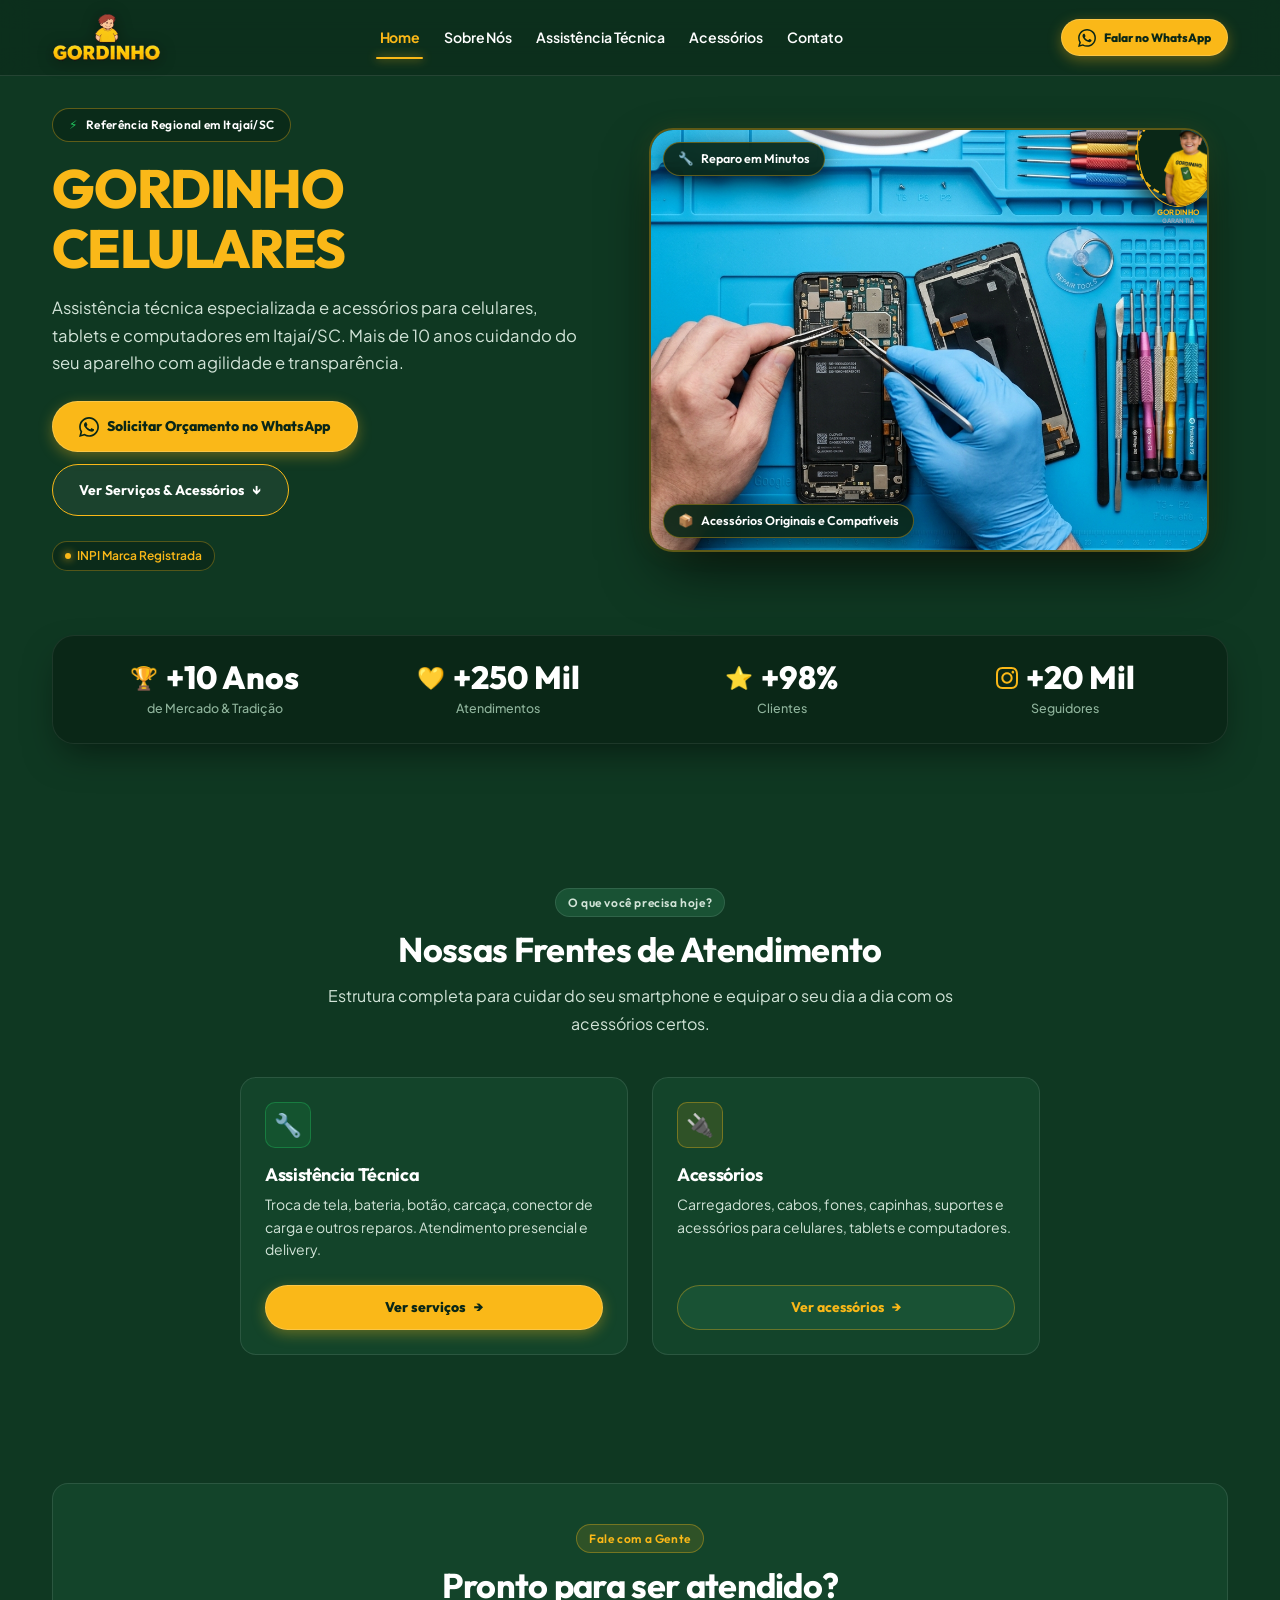
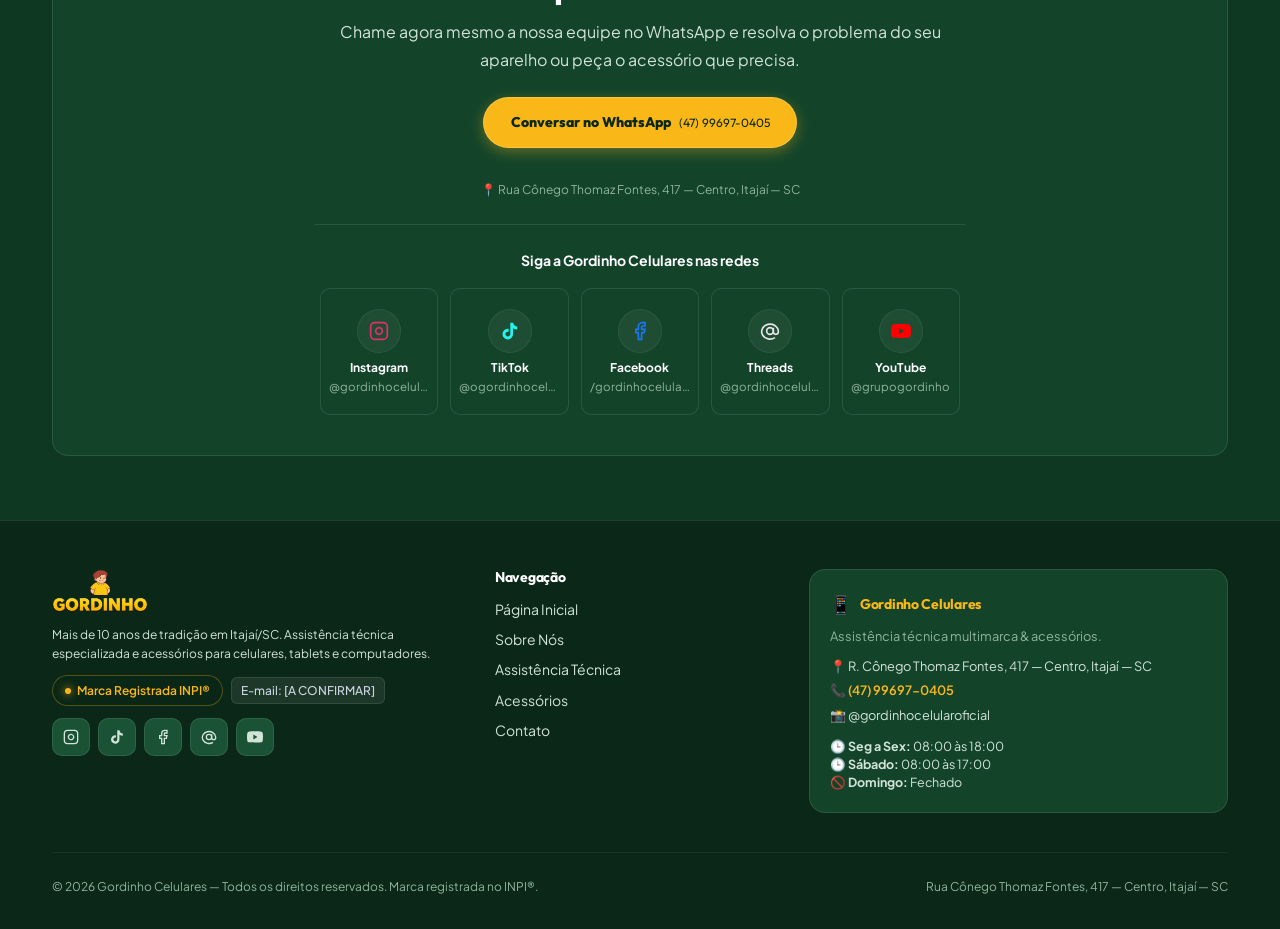
==== commit 77bff855: "feat: atualiza horario de funcionamento e links das redes sociais" ====
--- a/index.html
+++ b/index.html
@@ -24,6 +24,20 @@
     "description": "Assistência técnica especializada em smartphones e tablets, troca de tela, baterias e venda de acessórios para celulares e computadores.",
     "image": "https://gordinhocelulares.com.br/assets/images/logo.png",
     "telephone": "+5547996970405",
+    "openingHoursSpecification": [
+      {
+        "@type": "OpeningHoursSpecification",
+        "dayOfWeek": ["Monday", "Tuesday", "Wednesday", "Thursday", "Friday"],
+        "opens": "08:00",
+        "closes": "18:00"
+      },
+      {
+        "@type": "OpeningHoursSpecification",
+        "dayOfWeek": "Saturday",
+        "opens": "08:00",
+        "closes": "17:00"
+      }
+    ],
     "address": {
       "@type": "PostalAddress",
       "streetAddress": "Rua Cônego Thomaz Fontes, 417",
@@ -40,7 +54,9 @@
     "sameAs": [
       "https://www.instagram.com/gordinhocelularoficial/",
       "https://www.tiktok.com/@ogordinhocelular",
-      "https://www.facebook.com/gordinhocelularoficial"
+      "https://www.facebook.com/gordinhocelularoficial",
+      "https://www.threads.net/@gordinhocelularoficial",
+      "https://www.youtube.com/@grupogordinho"
     ]
   }
   </script>
@@ -308,7 +324,7 @@
             </div>
 
             <div style="font-size: var(--text-xs); color: var(--text-muted); margin-bottom: var(--space-6);">
-              📍 Rua Cônego Thomaz Fontes, 417 — Centro, Itajaí/SC
+              📍 Rua Cônego Thomaz Fontes, 417 — Centro, Itajaí — SC
             </div>
 
             <!-- Redes Sociais em Evidência -->
@@ -345,12 +361,12 @@
                   <div class="social-network-title">Threads</div>
                   <div class="social-network-handle">@gordinhocelularoficial</div>
                 </a>
-                <a href="https://www.youtube.com/@gordinhocelularoficial" target="_blank" rel="noopener noreferrer" class="social-network-card" aria-label="YouTube Gordinho Celulares">
+                <a href="https://www.youtube.com/@grupogordinho" target="_blank" rel="noopener noreferrer" class="social-network-card" aria-label="YouTube Gordinho Celulares">
                   <div class="social-network-icon" style="color: #FF0000;">
                     <svg width="20" height="20" viewBox="0 0 24 24" fill="currentColor" aria-hidden="true"><path d="M23.498 6.186a3.016 3.016 0 0 0-2.122-2.136C19.505 3.545 12 3.545 12 3.545s-7.505 0-9.377.505A3.016 3.016 0 0 0 .502 6.186 31.36 31.36 0 0 0 0 12a31.36 31.36 0 0 0 .502 5.814 3.016 3.016 0 0 0 2.122 2.136c1.871.505 9.376.505 9.376.505s7.505 0 9.377-.505a3.016 3.016 0 0 0 2.122-2.136A31.36 31.36 0 0 0 24 12a31.36 31.36 0 0 0-.502-5.814zM9.545 15.568V8.432L15.818 12l-6.273 3.568z"/></svg>
                   </div>
                   <div class="social-network-title">YouTube</div>
-                  <div class="social-network-handle">@gordinhocelularoficial</div>
+                  <div class="social-network-handle">@grupogordinho</div>
                 </a>
               </div>
             </div>
@@ -396,7 +412,7 @@
             <a href="https://www.threads.net/@gordinhocelularoficial" target="_blank" rel="noopener noreferrer" class="social-btn" title="Threads" aria-label="Threads">
               <svg width="16" height="16" viewBox="0 0 24 24" fill="none" stroke="currentColor" stroke-width="2" aria-hidden="true"><circle cx="12" cy="12" r="4"/><path d="M16 8v5a3 3 0 0 0 6 0v-1a10 9 0 1 0-4 8"/></svg>
             </a>
-            <a href="https://www.youtube.com/@gordinhocelularoficial" target="_blank" rel="noopener noreferrer" class="social-btn" title="YouTube" aria-label="YouTube">
+            <a href="https://www.youtube.com/@grupogordinho" target="_blank" rel="noopener noreferrer" class="social-btn" title="YouTube" aria-label="YouTube">
               <svg width="16" height="16" viewBox="0 0 24 24" fill="currentColor" aria-hidden="true"><path d="M23.498 6.186a3.016 3.016 0 0 0-2.122-2.136C19.505 3.545 12 3.545 12 3.545s-7.505 0-9.377.505A3.016 3.016 0 0 0 .502 6.186 31.36 31.36 0 0 0 0 12a31.36 31.36 0 0 0 .502 5.814 3.016 3.016 0 0 0 2.122 2.136c1.871.505 9.376.505 9.376.505s7.505 0 9.377-.505a3.016 3.016 0 0 0 2.122-2.136A31.36 31.36 0 0 0 24 12a31.36 31.36 0 0 0-.502-5.814zM9.545 15.568V8.432L15.818 12l-6.273 3.568z"/></svg>
             </a>
           </div>
@@ -424,7 +440,7 @@
             Assistência técnica multimarca &amp; acessórios.
           </p>
           <div style="font-size: 0.8rem; margin-bottom: 4px; color: var(--text-secondary);">
-            📍 R. Cônego Thomaz Fontes, 417 — Centro
+            📍 R. Cônego Thomaz Fontes, 417 — Centro, Itajaí — SC
           </div>
           <div style="font-size: 0.8rem; margin-bottom: 4px;">
             📞 <a href="https://wa.me/5547996970405" target="_blank" rel="noopener noreferrer" style="color: var(--color-primary); font-weight: 600;">(47) 99697-0405</a>
@@ -432,8 +448,10 @@
           <div style="font-size: 0.8rem; margin-bottom: var(--space-2);">
             📸 <a href="https://www.instagram.com/gordinhocelularoficial/" target="_blank" rel="noopener noreferrer" style="color: var(--text-secondary);">@gordinhocelularoficial</a>
           </div>
-          <div>
-            <span class="badge-confirm">Horário: [A CONFIRMAR]</span>
+          <div style="font-size: 0.78rem; color: var(--text-secondary); line-height: 1.45; margin-top: 4px;">
+            🕒 <strong>Seg a Sex:</strong> 08:00 às 18:00<br>
+            🕒 <strong>Sábado:</strong> 08:00 às 17:00<br>
+            🚫 <strong>Domingo:</strong> Fechado
           </div>
         </div>
 
@@ -445,7 +463,7 @@
           &copy; 2026 Gordinho Celulares — Todos os direitos reservados. Marca registrada no INPI®.
         </div>
         <div style="display: flex; gap: var(--space-4);">
-          <span style="color: var(--text-muted);">Rua Cônego Thomaz Fontes, 417 — Centro, Itajaí/SC</span>
+          <span style="color: var(--text-muted);">Rua Cônego Thomaz Fontes, 417 — Centro, Itajaí — SC</span>
         </div>
       </div>
 
